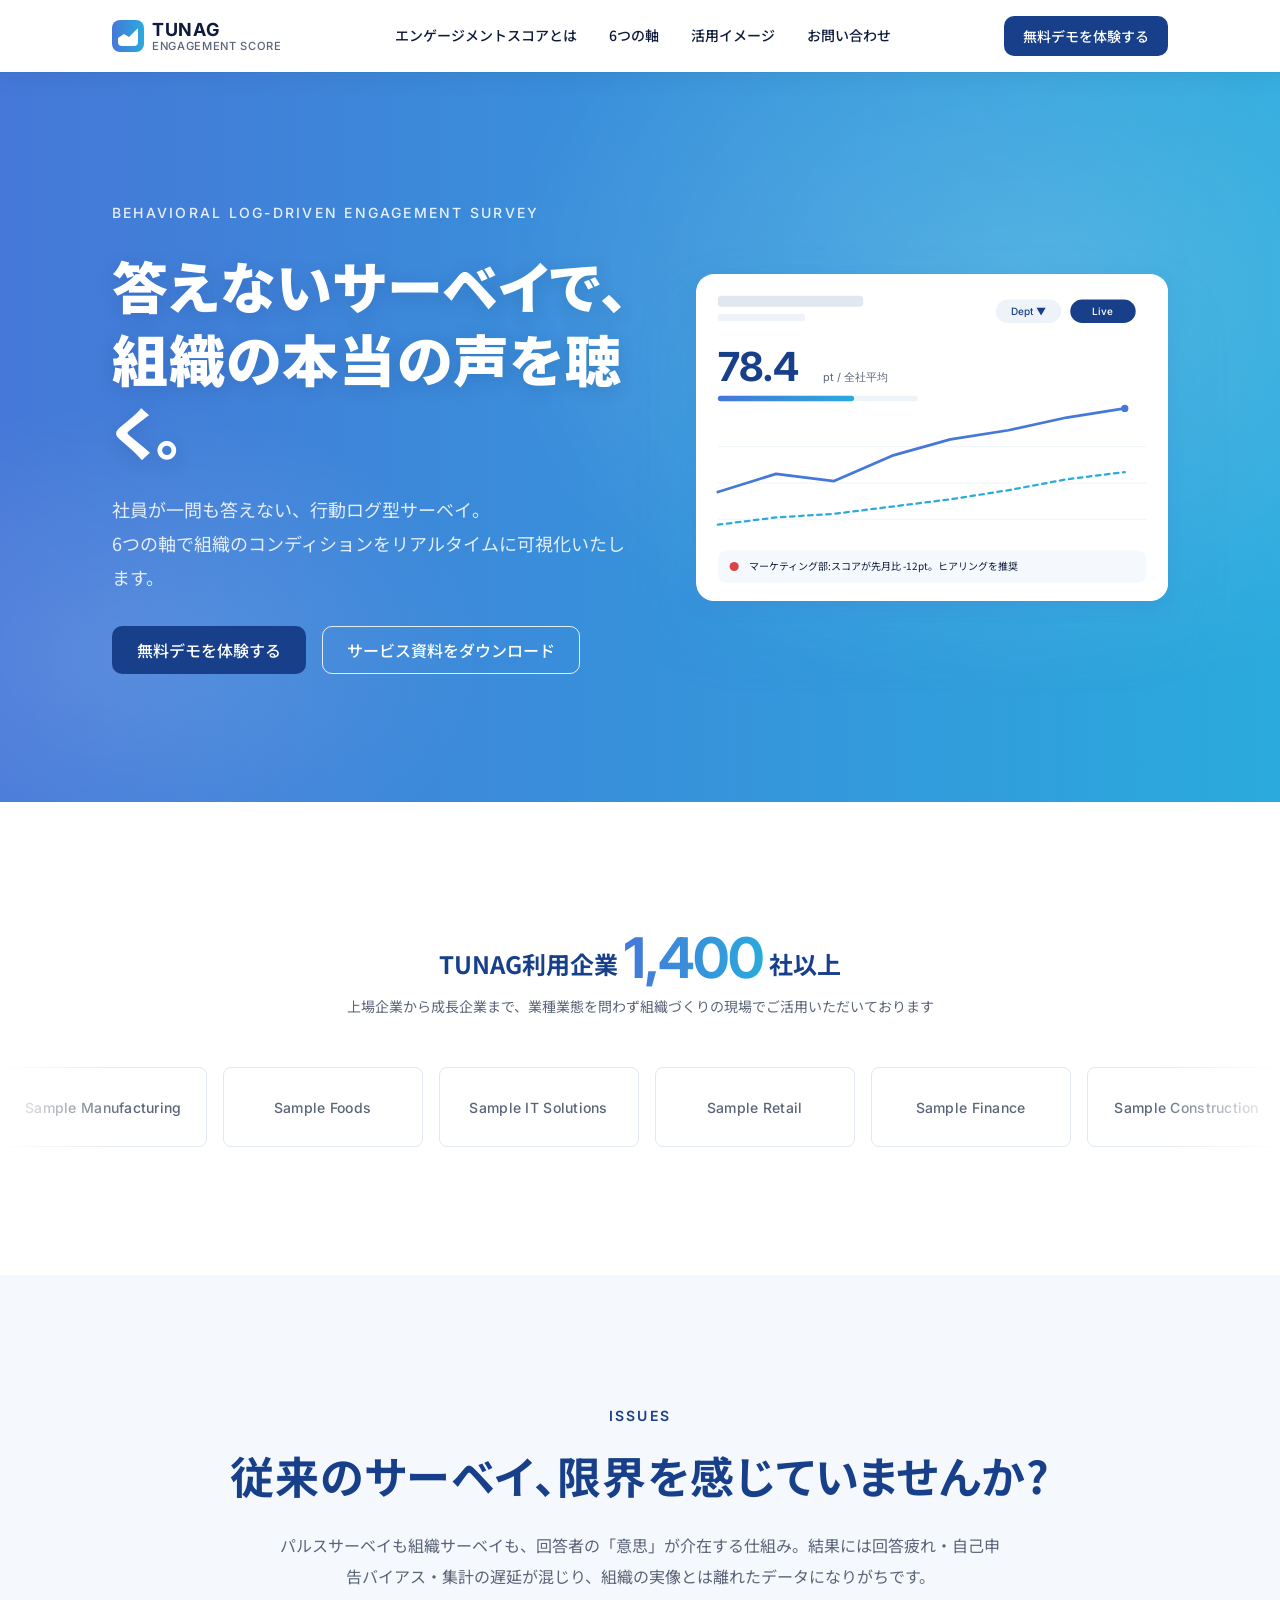
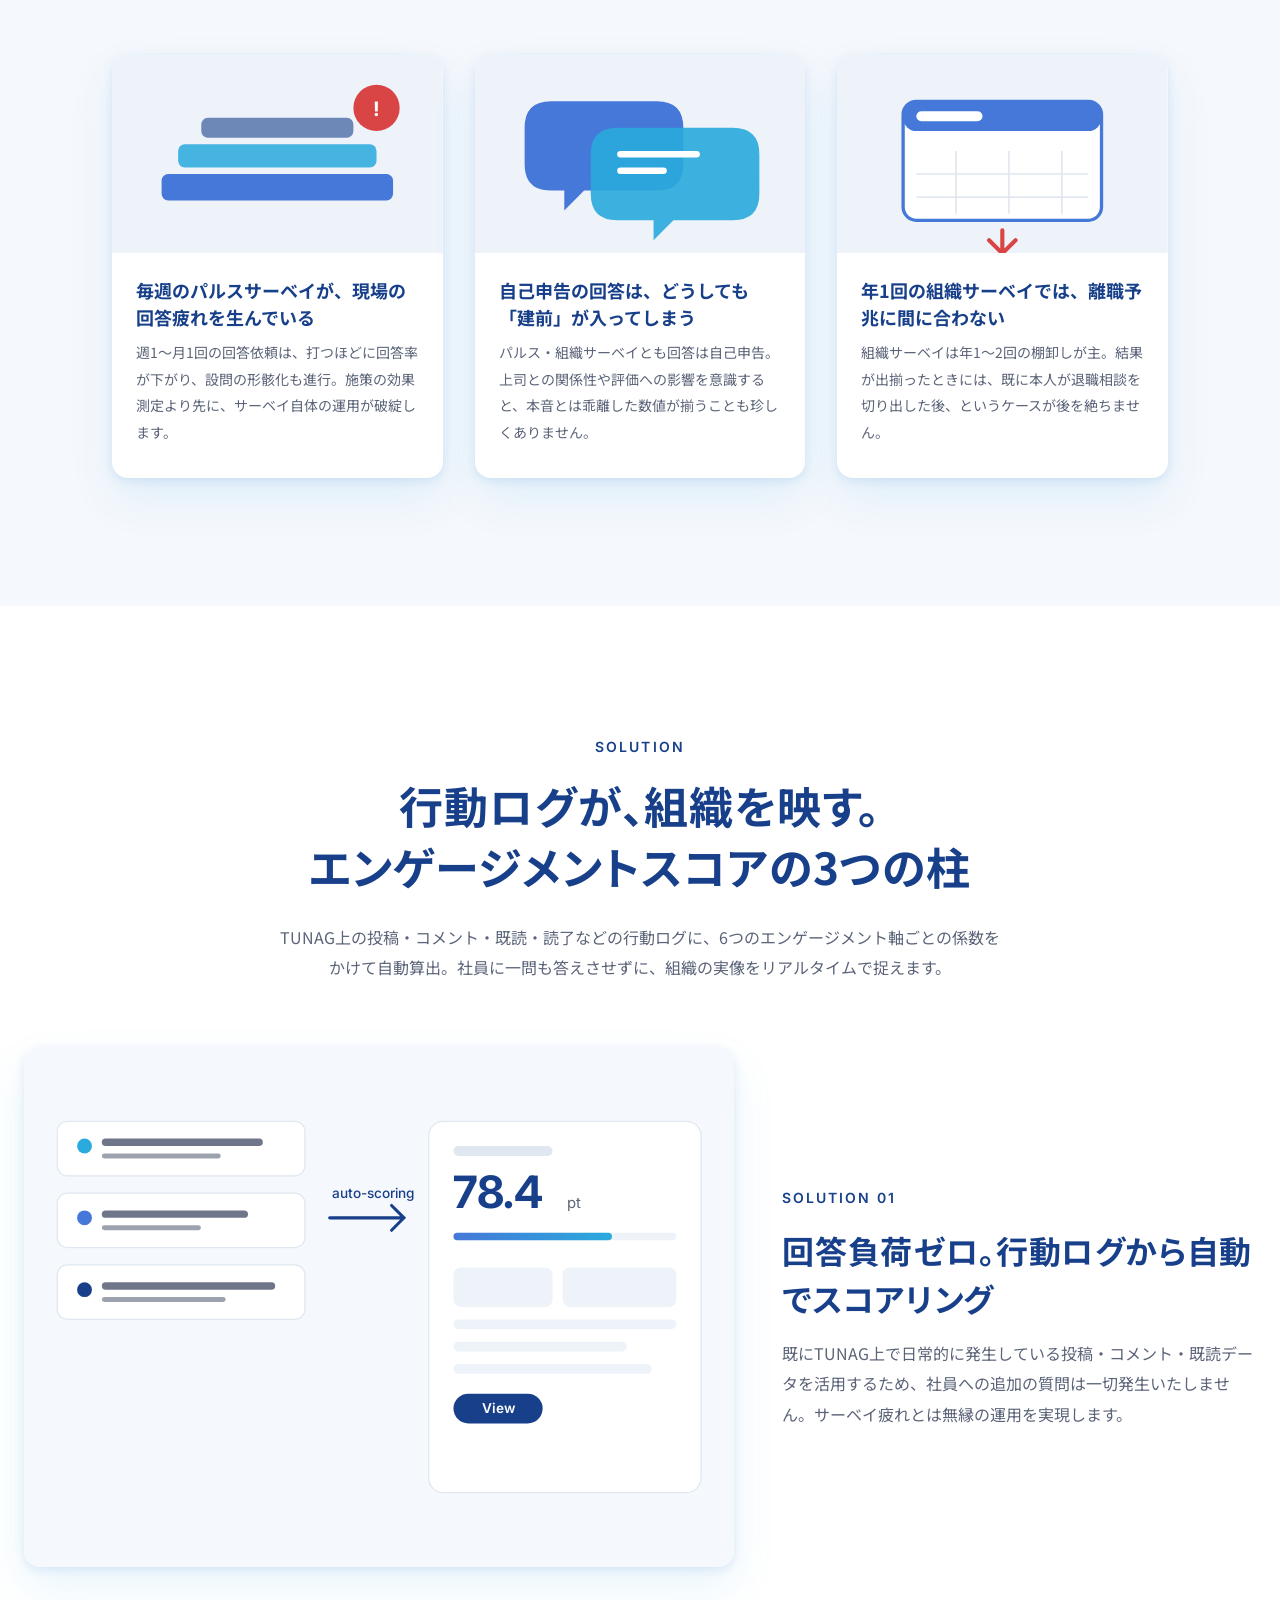
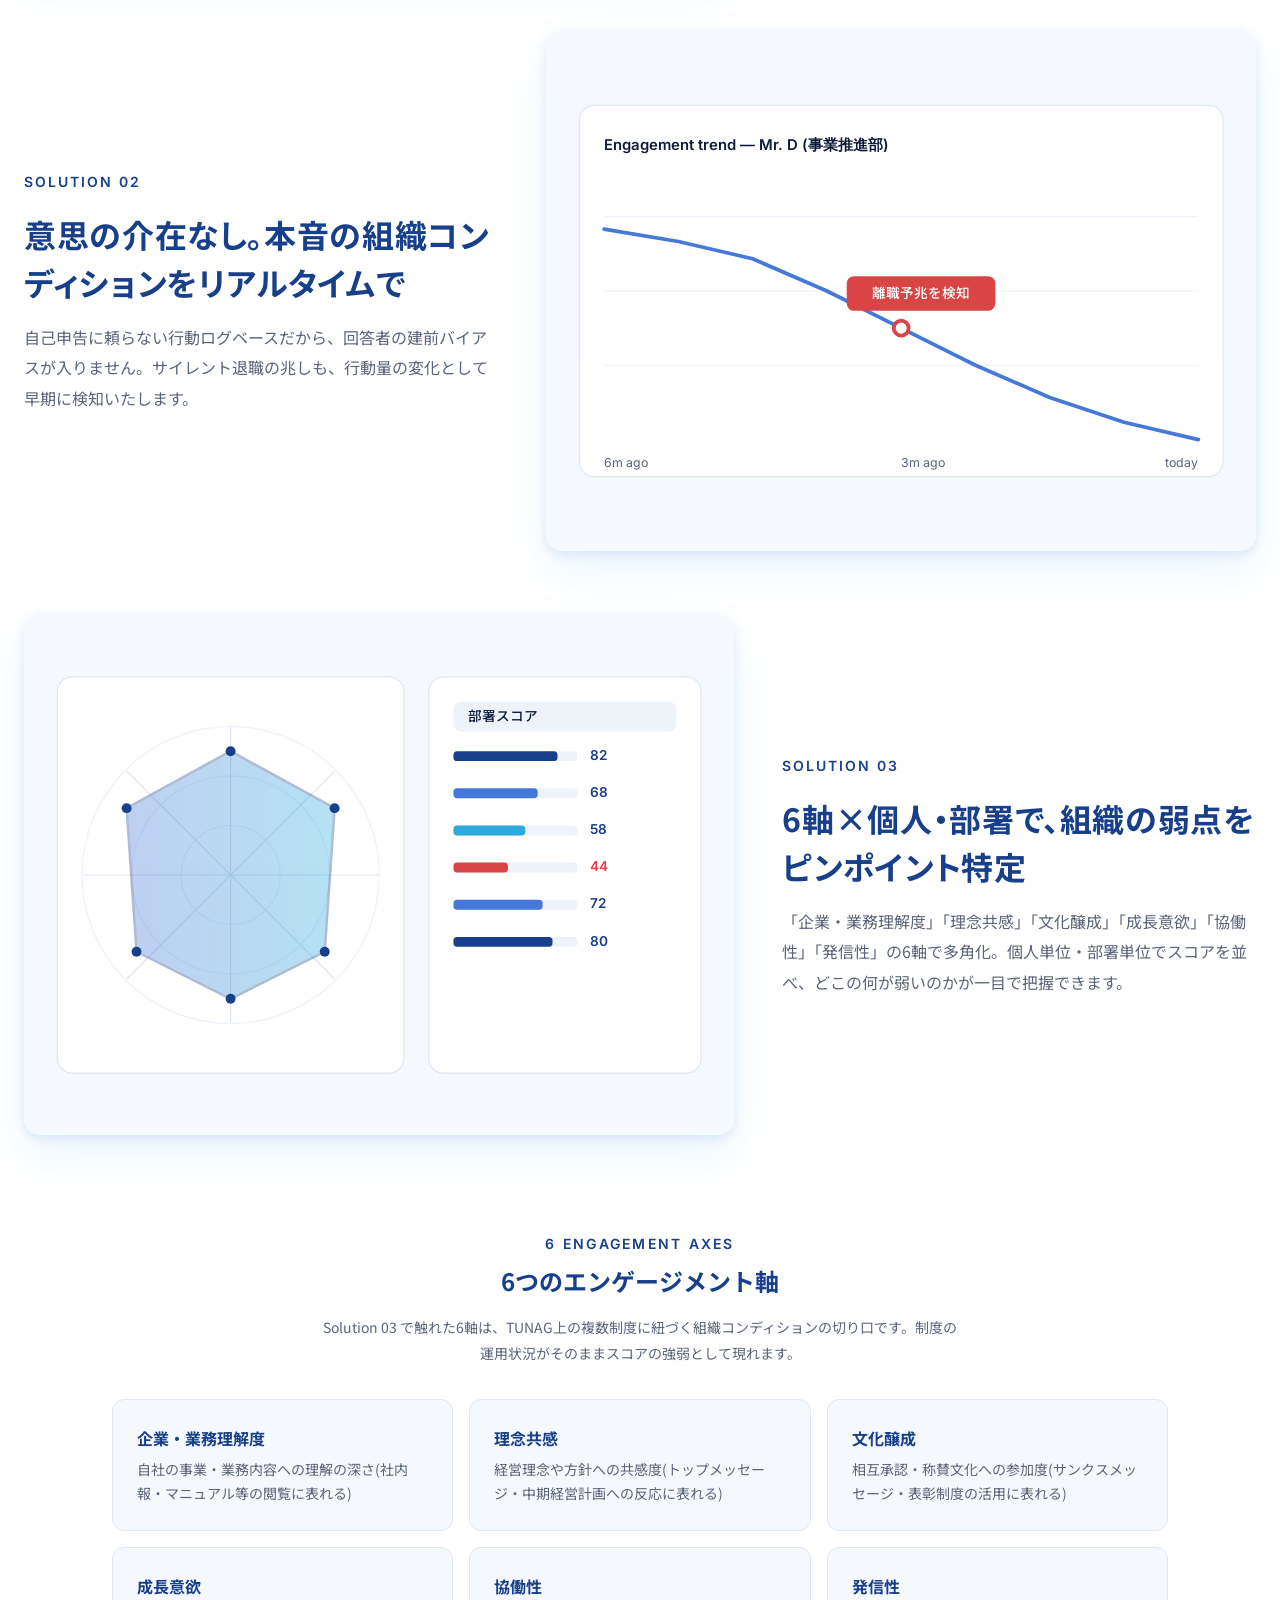
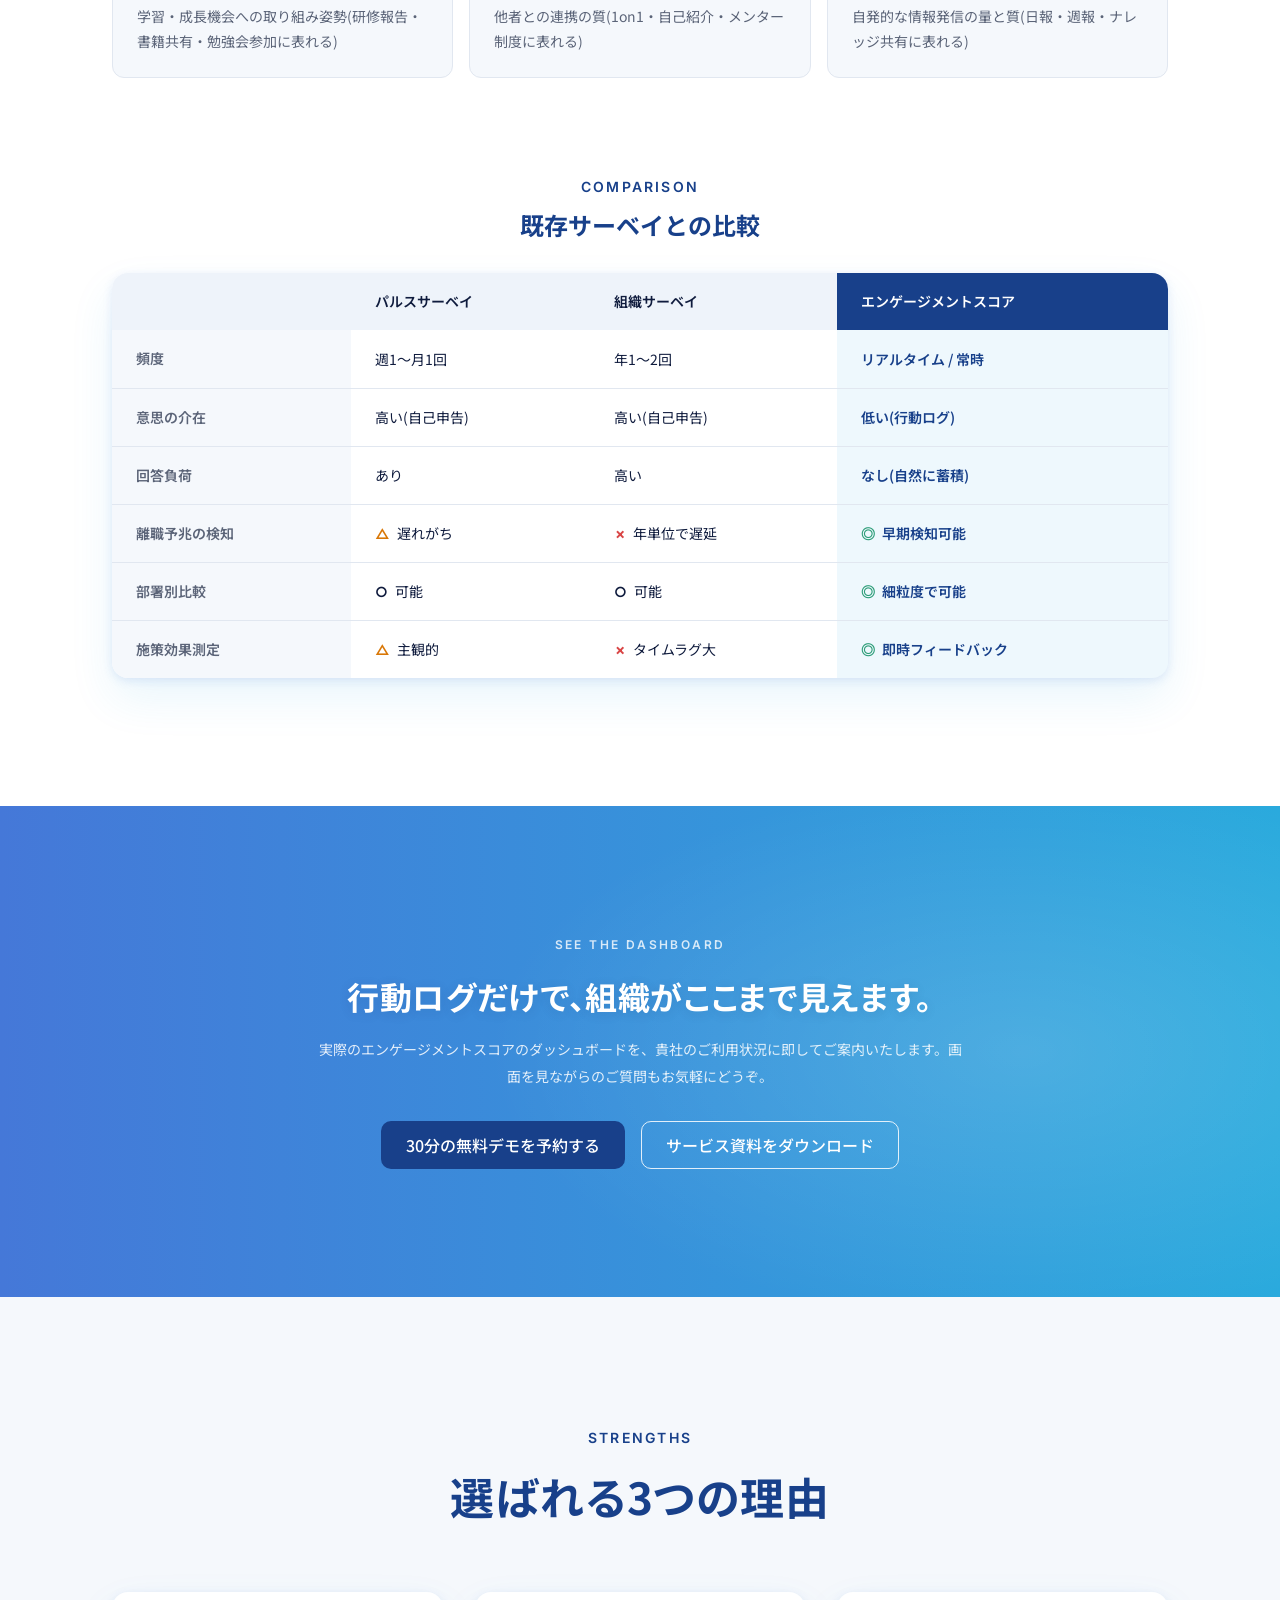
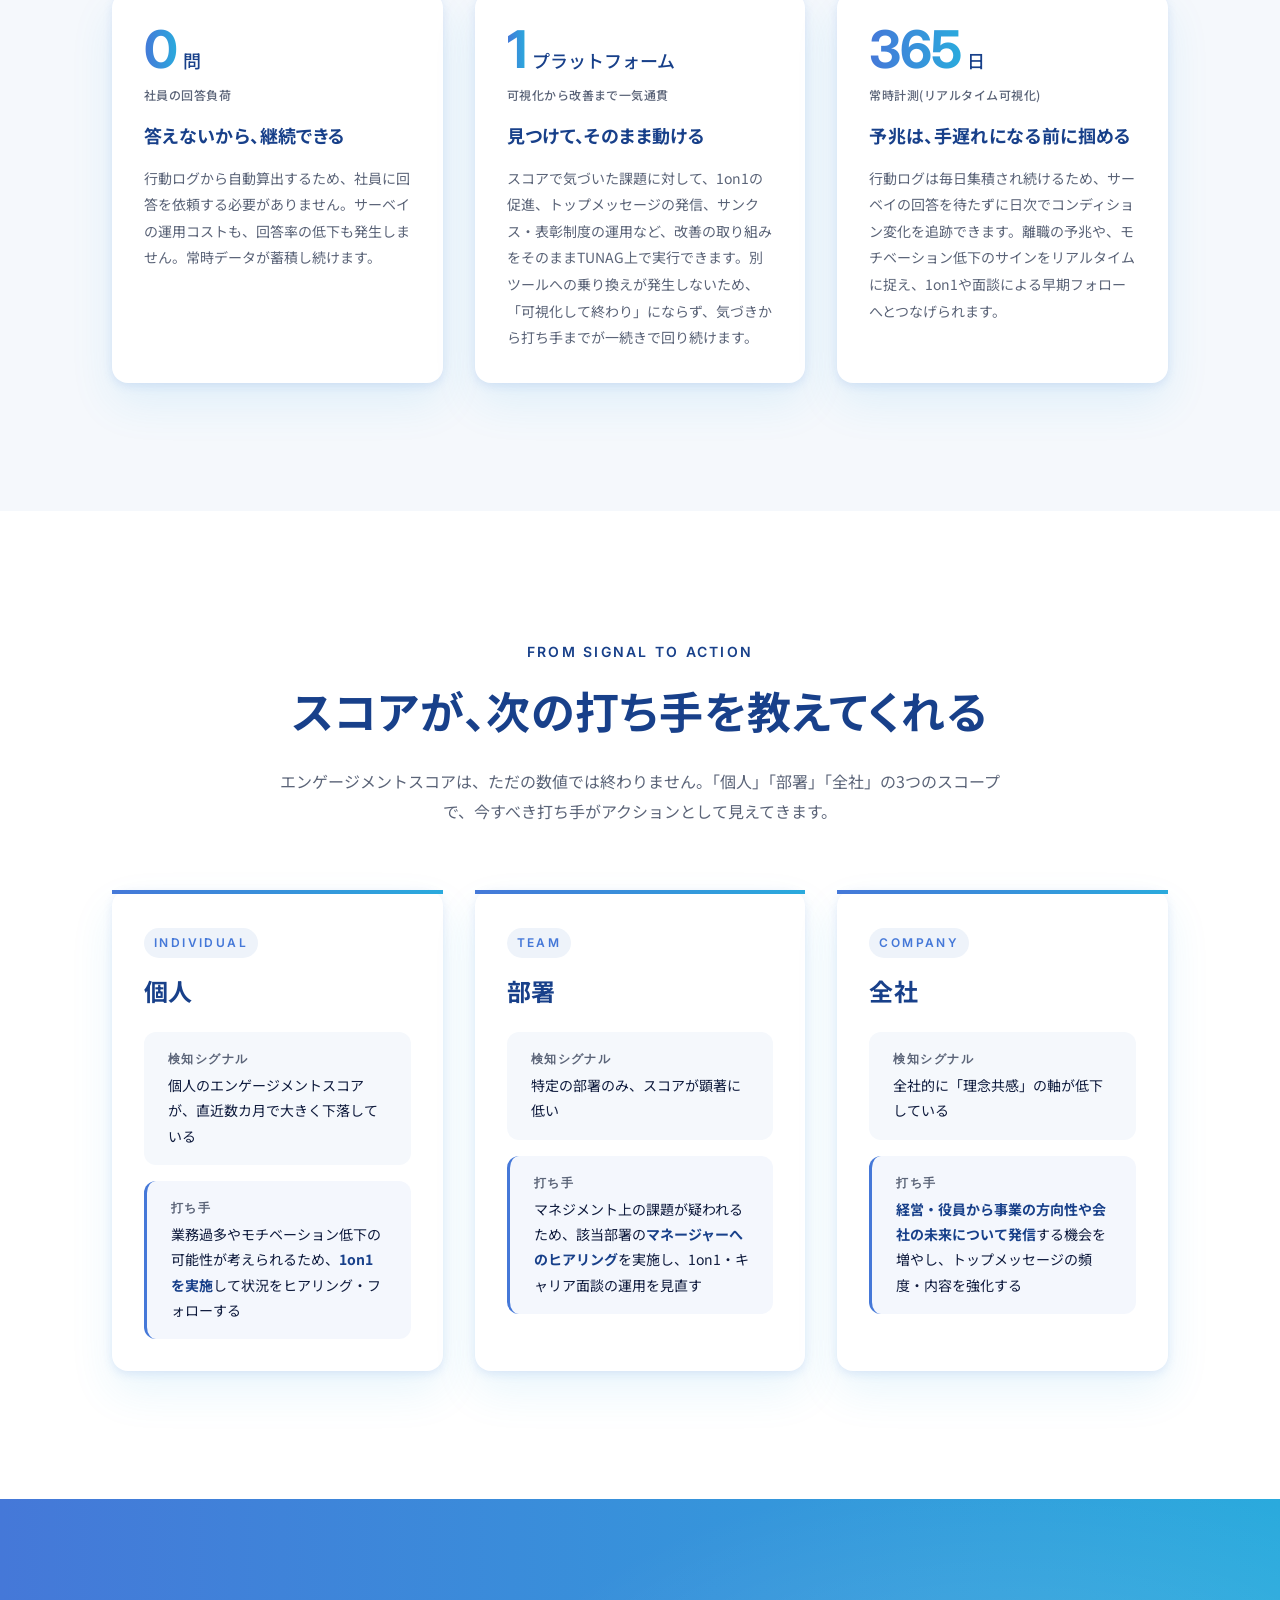
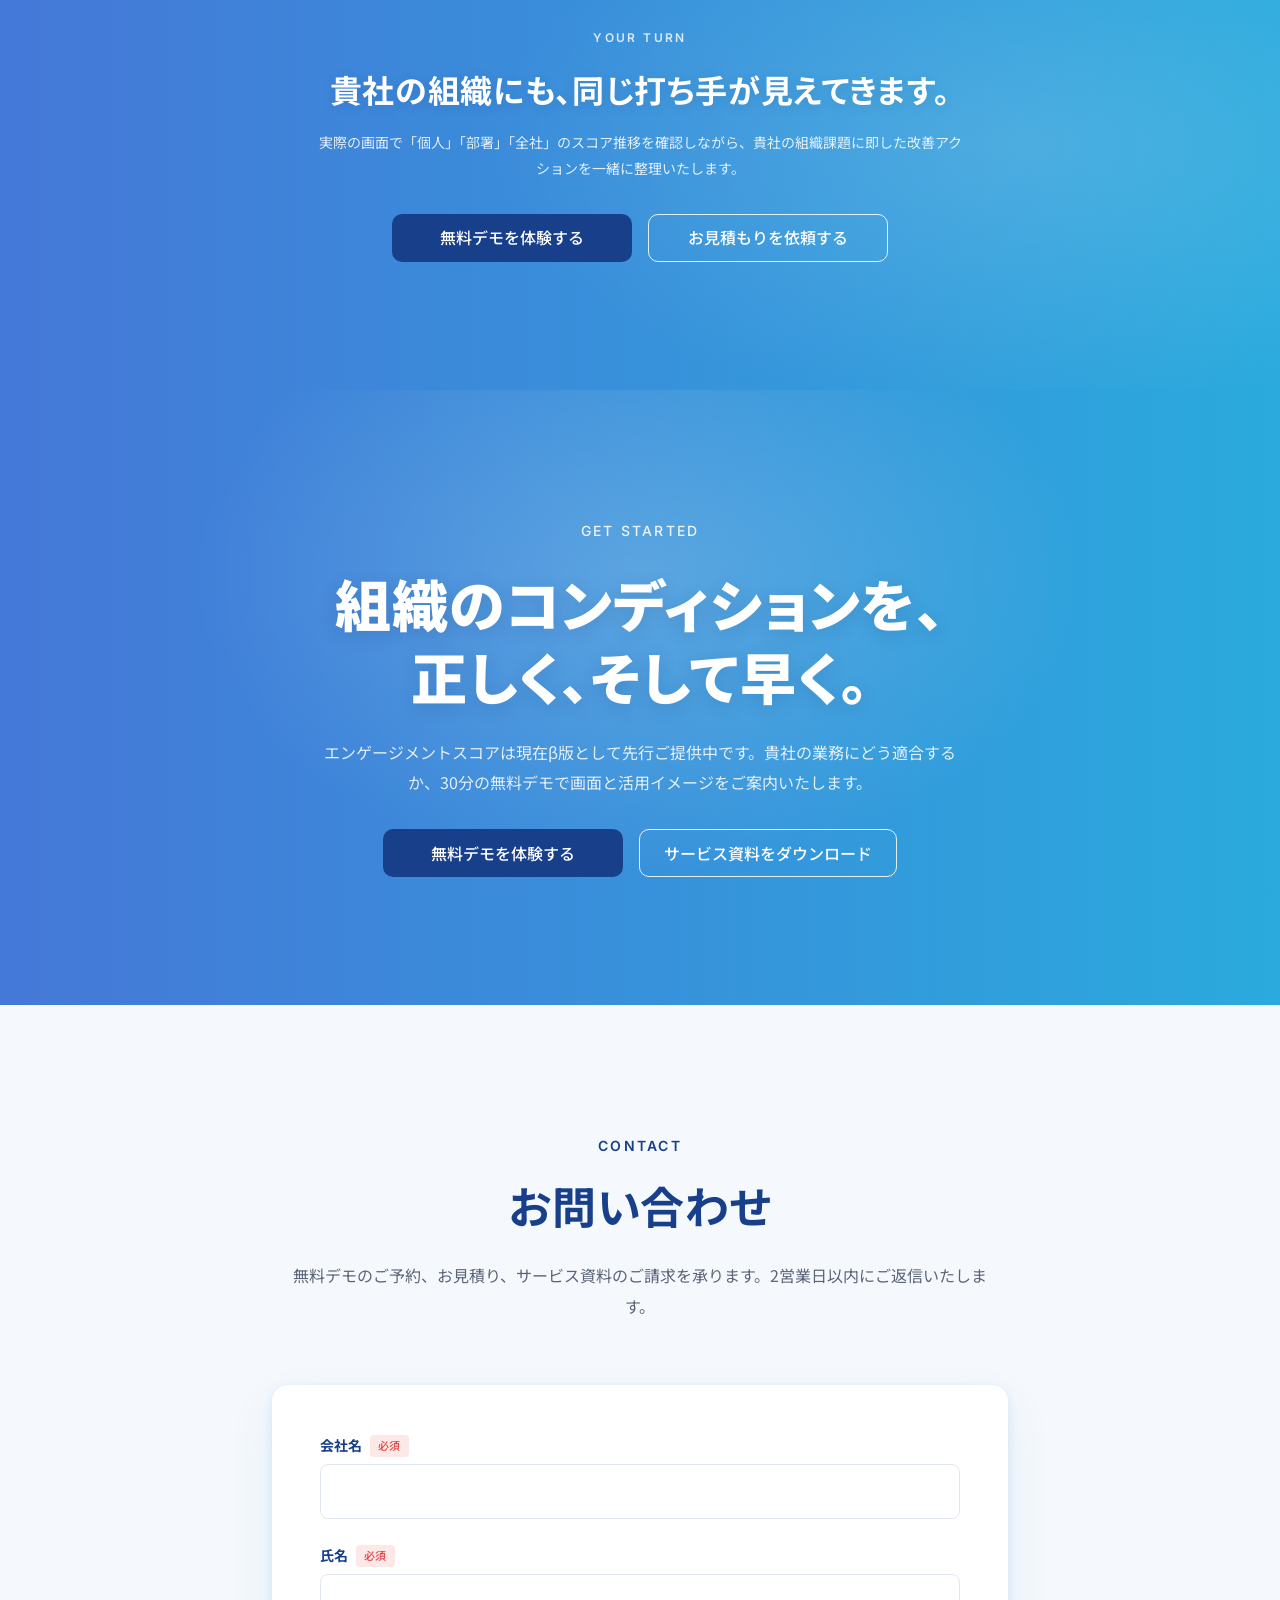
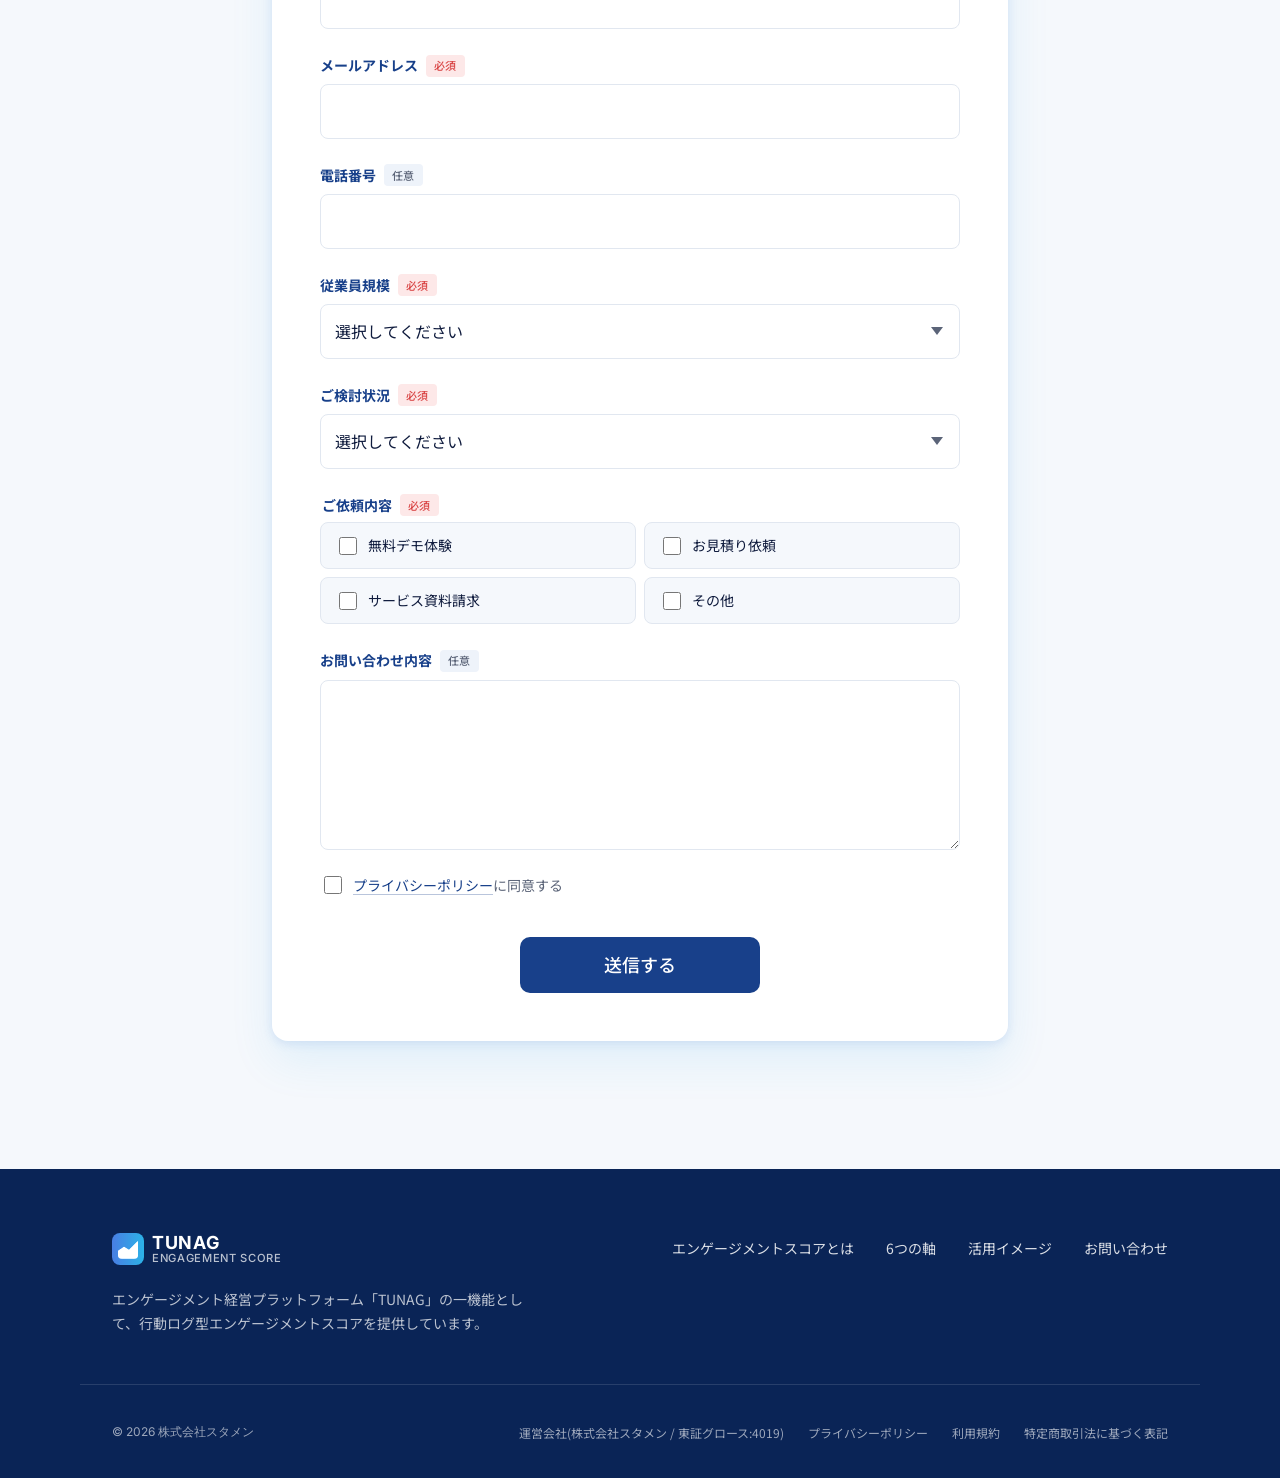
==== engagement-score/index.html @ 65dd0791 "Add engagement-score LP (行動ログ型エンゲージメントスコア) TUNAG のエンゲージメントスコア機能(β版)向け LP を追加。標準9セクション構成(Hero / Logos" ====
<!DOCTYPE html>
<html lang="ja">
<head>
  <meta charset="UTF-8">
  <meta name="viewport" content="width=device-width, initial-scale=1.0">
  <meta name="robots" content="noindex, nofollow, noarchive, nosnippet">
  <meta name="googlebot" content="noindex, nofollow, noarchive, nosnippet">
  <title>エンゲージメントスコア | 答えないサーベイで、組織のコンディションを可視化 | TUNAG</title>
  <meta name="description" content="TUNAGのエンゲージメントスコアは、社員が回答する必要のない行動ログ型サーベイ。6つのエンゲージメント軸で組織状態をリアルタイムに可視化し、離職予兆の早期検知から施策改善までを後押しいたします。現在利用企業1,400社以上。">
  <meta property="og:title" content="エンゲージメントスコア | 答えないサーベイで、組織のコンディションを可視化 | TUNAG">
  <meta property="og:description" content="TUNAGのエンゲージメントスコアは、社員が回答する必要のない行動ログ型サーベイ。6つの軸で組織のコンディションをリアルタイムに可視化いたします。">
  <meta property="og:image" content="/images/og_engagement_score.png">
  <meta property="og:type" content="website">
  <link rel="canonical" href="https://tunag.jp/lp/engagement-score/">

  <link rel="preconnect" href="https://fonts.googleapis.com">
  <link rel="preconnect" href="https://fonts.gstatic.com" crossorigin>
  <link
    href="https://fonts.googleapis.com/css2?family=Inter:wght@400;500;600;700&family=Noto+Sans+JP:wght@400;500;700;900&display=swap"
    rel="stylesheet">

  <link rel="stylesheet" href="style.css">
</head>
<body id="top">

<!-- ============================================================
     Header
     ============================================================ -->
<header class="l-header">
  <div class="l-container l-header__inner">
    <a class="c-brand" href="#top" aria-label="TUNAG エンゲージメントスコア トップへ">
      <span class="c-brand__mark" aria-hidden="true"></span>
      <span class="c-brand__text">
        <span class="c-brand__name">TUNAG</span>
        <span class="c-brand__product">Engagement Score</span>
      </span>
    </a>

    <nav class="c-nav u-hide-mobile" aria-label="メインナビゲーション">
      <ul class="c-nav__list">
        <li><a class="c-nav__link" href="#solution">エンゲージメントスコアとは</a></li>
        <li><a class="c-nav__link" href="#axes">6つの軸</a></li>
        <li><a class="c-nav__link" href="#actions">活用イメージ</a></li>
        <li><a class="c-nav__link" href="#contact">お問い合わせ</a></li>
      </ul>
    </nav>

    <a class="c-button c-button--primary c-button--sm u-hide-mobile" href="#contact">無料デモを体験する</a>
  </div>
</header>

<main>

  <!-- ============================================================
       Hero
       ============================================================ -->
  <section class="l-section l-section--brand p-hero">
    <div class="l-container p-hero__inner">
      <div class="p-hero__copy">
        <p class="p-hero__eyebrow">Behavioral Log-Driven Engagement Survey</p>
        <h1 class="p-hero__title">
          答えないサーベイで、<br>
          組織の本当の声を聴く。
        </h1>
        <p class="p-hero__subtitle">
          社員が一問も答えない、行動ログ型サーベイ。<br>
          6つの軸で組織のコンディションをリアルタイムに可視化いたします。
        </p>
        <div class="p-hero__ctas">
          <a class="c-button c-button--primary" href="#contact">無料デモを体験する</a>
          <a class="c-button c-button--ghost" href="#contact">サービス資料をダウンロード</a>
        </div>
      </div>

      <div class="p-hero__visual" aria-hidden="true">
        <svg class="p-hero__mock" viewBox="0 0 520 360" xmlns="http://www.w3.org/2000/svg" role="img">
          <!-- card bg -->
          <rect x="0" y="0" width="520" height="360" rx="20" fill="#ffffff"/>
          <!-- top bar -->
          <rect x="24" y="24" width="160" height="12" rx="4" fill="#e1e7f0"/>
          <rect x="24" y="44" width="96" height="8" rx="3" fill="#eef3fa"/>
          <!-- kpi -->
          <text x="24" y="118" font-family="Inter, sans-serif" font-size="44" font-weight="700" fill="#18408a">78.4</text>
          <text x="140" y="118" font-family="Inter, sans-serif" font-size="12" fill="#5b6478">pt / 全社平均</text>
          <rect x="24" y="134" width="220" height="6" rx="3" fill="#eef3fa"/>
          <rect x="24" y="134" width="150" height="6" rx="3" fill="url(#grad)"/>
          <!-- segment chips -->
          <rect x="330" y="28" width="72" height="26" rx="13" fill="#eef3fa"/>
          <text x="366" y="45" font-family="Inter, sans-serif" font-size="11" font-weight="500" text-anchor="middle" fill="#18408a">Dept ▼</text>
          <rect x="412" y="28" width="72" height="26" rx="13" fill="#18408a"/>
          <text x="448" y="45" font-family="Inter, sans-serif" font-size="11" font-weight="500" text-anchor="middle" fill="#ffffff">Live</text>
          <!-- chart grid -->
          <line x1="24" y1="190" x2="496" y2="190" stroke="#eef3fa" stroke-width="1"/>
          <line x1="24" y1="230" x2="496" y2="230" stroke="#eef3fa" stroke-width="1"/>
          <line x1="24" y1="270" x2="496" y2="270" stroke="#eef3fa" stroke-width="1"/>
          <!-- line A -->
          <polyline points="24,240 88,220 152,228 216,200 280,182 344,172 408,158 472,148"
            fill="none" stroke="#4578d8" stroke-width="3" stroke-linecap="round" stroke-linejoin="round"/>
          <!-- line B dashed -->
          <polyline points="24,276 88,268 152,264 216,256 280,248 344,238 408,226 472,218"
            fill="none" stroke="#2aaadd" stroke-width="2.5" stroke-linecap="round" stroke-linejoin="round" stroke-dasharray="5 5"/>
          <!-- dots on line A -->
          <circle cx="472" cy="148" r="4" fill="#4578d8"/>
          <!-- alert pill -->
          <rect x="24" y="304" width="472" height="36" rx="10" fill="#f5f8fc"/>
          <circle cx="42" cy="322" r="5" fill="#d94545"/>
          <text x="58" y="326" font-family="Noto Sans JP, sans-serif" font-size="11" fill="#0f1b3d">マーケティング部:スコアが先月比 -12pt。ヒアリングを推奨</text>
          <defs>
            <linearGradient id="grad" x1="0" x2="1" y1="0" y2="0">
              <stop offset="0%" stop-color="#4578d8"/>
              <stop offset="100%" stop-color="#2aaadd"/>
            </linearGradient>
          </defs>
        </svg>
      </div>
    </div>
  </section>

  <!-- ============================================================
       Logos + Stats
       ============================================================ -->
  <section class="l-section l-section--white p-logos">
    <div class="l-container">
      <div class="p-logos__stats">
        <p class="p-logos__stats-headline">
          TUNAG利用企業<span class="p-logos__stats-number">1,400</span>社以上
        </p>
        <p class="p-logos__stats-sub">
          上場企業から成長企業まで、業種業態を問わず組織づくりの現場でご活用いただいております
        </p>
      </div>
    </div>

    <div class="p-logos__marquee" aria-label="導入企業ロゴ">
      <div class="p-logos__track">
        <!-- set 1 -->
        <div class="p-logos__item">Sample Manufacturing</div>
        <div class="p-logos__item">Sample Foods</div>
        <div class="p-logos__item">Sample IT Solutions</div>
        <div class="p-logos__item">Sample Retail</div>
        <div class="p-logos__item">Sample Finance</div>
        <div class="p-logos__item">Sample Construction</div>
        <div class="p-logos__item">Sample Medical</div>
        <div class="p-logos__item">Sample Logistics</div>
        <!-- set 2 (duplicate) -->
        <div class="p-logos__item" aria-hidden="true">Sample Manufacturing</div>
        <div class="p-logos__item" aria-hidden="true">Sample Foods</div>
        <div class="p-logos__item" aria-hidden="true">Sample IT Solutions</div>
        <div class="p-logos__item" aria-hidden="true">Sample Retail</div>
        <div class="p-logos__item" aria-hidden="true">Sample Finance</div>
        <div class="p-logos__item" aria-hidden="true">Sample Construction</div>
        <div class="p-logos__item" aria-hidden="true">Sample Medical</div>
        <div class="p-logos__item" aria-hidden="true">Sample Logistics</div>
        <!-- set 3 (duplicate) -->
        <div class="p-logos__item" aria-hidden="true">Sample Manufacturing</div>
        <div class="p-logos__item" aria-hidden="true">Sample Foods</div>
        <div class="p-logos__item" aria-hidden="true">Sample IT Solutions</div>
        <div class="p-logos__item" aria-hidden="true">Sample Retail</div>
        <div class="p-logos__item" aria-hidden="true">Sample Finance</div>
        <div class="p-logos__item" aria-hidden="true">Sample Construction</div>
        <div class="p-logos__item" aria-hidden="true">Sample Medical</div>
        <div class="p-logos__item" aria-hidden="true">Sample Logistics</div>
      </div>
    </div>
  </section>

  <!-- ============================================================
       Issues
       ============================================================ -->
  <section class="l-section l-section--soft p-issues">
    <div class="l-container">
      <header class="c-section-head c-section-head--center">
        <p class="c-section-head__eyebrow">Issues</p>
        <h2 class="c-section-head__title">従来のサーベイ、限界を感じていませんか?</h2>
        <p class="c-section-head__lead">
          パルスサーベイも組織サーベイも、回答者の「意思」が介在する仕組み。結果には回答疲れ・自己申告バイアス・集計の遅延が混じり、組織の実像とは離れたデータになりがちです。
        </p>
      </header>

      <ul class="p-issues__list">
        <li class="p-issues__item">
          <div class="p-issues__item-visual" aria-hidden="true">
            <svg viewBox="0 0 200 120" xmlns="http://www.w3.org/2000/svg">
              <rect x="0" y="0" width="200" height="120" fill="#eef3fa"/>
              <rect x="30" y="72" width="140" height="16" rx="4" fill="#4578d8"/>
              <rect x="40" y="54" width="120" height="14" rx="4" fill="#2aaadd" opacity="0.85"/>
              <rect x="54" y="38" width="92" height="12" rx="4" fill="#18408a" opacity="0.6"/>
              <circle cx="160" cy="32" r="14" fill="#d94545"/>
              <text x="160" y="37" font-family="Inter, sans-serif" font-size="12" font-weight="700" text-anchor="middle" fill="#ffffff">!</text>
            </svg>
          </div>
          <h3 class="p-issues__item-title">毎週のパルスサーベイが、現場の回答疲れを生んでいる</h3>
          <p class="p-issues__item-text">
            週1〜月1回の回答依頼は、打つほどに回答率が下がり、設問の形骸化も進行。施策の効果測定より先に、サーベイ自体の運用が破綻します。
          </p>
        </li>

        <li class="p-issues__item">
          <div class="p-issues__item-visual" aria-hidden="true">
            <svg viewBox="0 0 200 120" xmlns="http://www.w3.org/2000/svg">
              <rect x="0" y="0" width="200" height="120" fill="#eef3fa"/>
              <path d="M 30 44 Q 30 28 46 28 L 110 28 Q 126 28 126 44 L 126 66 Q 126 82 110 82 L 66 82 L 54 94 L 54 82 L 46 82 Q 30 82 30 66 Z" fill="#4578d8"/>
              <path d="M 70 60 Q 70 44 86 44 L 156 44 Q 172 44 172 60 L 172 84 Q 172 100 156 100 L 120 100 L 108 112 L 108 100 L 86 100 Q 70 100 70 84 Z" fill="#2aaadd" opacity="0.9"/>
              <rect x="86" y="58" width="50" height="4" rx="2" fill="#ffffff"/>
              <rect x="86" y="68" width="30" height="4" rx="2" fill="#ffffff"/>
            </svg>
          </div>
          <h3 class="p-issues__item-title">自己申告の回答は、どうしても「建前」が入ってしまう</h3>
          <p class="p-issues__item-text">
            パルス・組織サーベイとも回答は自己申告。上司との関係性や評価への影響を意識すると、本音とは乖離した数値が揃うことも珍しくありません。
          </p>
        </li>

        <li class="p-issues__item">
          <div class="p-issues__item-visual" aria-hidden="true">
            <svg viewBox="0 0 200 120" xmlns="http://www.w3.org/2000/svg">
              <rect x="0" y="0" width="200" height="120" fill="#eef3fa"/>
              <rect x="40" y="28" width="120" height="72" rx="8" fill="#ffffff" stroke="#4578d8" stroke-width="2"/>
              <rect x="40" y="28" width="120" height="18" rx="8" fill="#4578d8"/>
              <rect x="48" y="34" width="40" height="6" rx="3" fill="#ffffff"/>
              <line x1="72" y1="58" x2="72" y2="96" stroke="#e1e7f0" stroke-width="1"/>
              <line x1="104" y1="58" x2="104" y2="96" stroke="#e1e7f0" stroke-width="1"/>
              <line x1="136" y1="58" x2="136" y2="96" stroke="#e1e7f0" stroke-width="1"/>
              <line x1="48" y1="72" x2="152" y2="72" stroke="#e1e7f0" stroke-width="1"/>
              <line x1="48" y1="86" x2="152" y2="86" stroke="#e1e7f0" stroke-width="1"/>
              <path d="M 100 106 L 100 120 M 92 112 L 100 120 L 108 112" stroke="#d94545" stroke-width="2.5" fill="none" stroke-linecap="round"/>
            </svg>
          </div>
          <h3 class="p-issues__item-title">年1回の組織サーベイでは、離職予兆に間に合わない</h3>
          <p class="p-issues__item-text">
            組織サーベイは年1〜2回の棚卸しが主。結果が出揃ったときには、既に本人が退職相談を切り出した後、というケースが後を絶ちません。
          </p>
        </li>
      </ul>
    </div>
  </section>

  <!-- ============================================================
       Solution
       ============================================================ -->
  <section class="l-section l-section--white p-solution" id="solution">
    <div class="l-container">
      <header class="c-section-head c-section-head--center">
        <p class="c-section-head__eyebrow">Solution</p>
        <h2 class="c-section-head__title">行動ログが、組織を映す。<br>エンゲージメントスコアの3つの柱</h2>
        <p class="c-section-head__lead">
          TUNAG上の投稿・コメント・既読・読了などの行動ログに、6つのエンゲージメント軸ごとの係数をかけて自動算出。社員に一問も答えさせずに、組織の実像をリアルタイムで捉えます。
        </p>
      </header>
    </div>

    <ul class="p-solution__list">
      <li class="p-solution__item">
        <div class="p-solution__media" aria-hidden="true">
          <svg viewBox="0 0 600 420" xmlns="http://www.w3.org/2000/svg" preserveAspectRatio="xMidYMid slice">
            <rect x="0" y="0" width="600" height="420" fill="#f5f8fc"/>
            <!-- logs stack -->
            <rect x="40" y="60" width="200" height="44" rx="8" fill="#ffffff" stroke="#e1e7f0"/>
            <rect x="56" y="74" width="12" height="12" rx="6" fill="#2aaadd"/>
            <rect x="76" y="74" width="130" height="6" rx="3" fill="#0f1b3d" opacity="0.6"/>
            <rect x="76" y="86" width="96" height="4" rx="2" fill="#5b6478" opacity="0.6"/>
            <rect x="40" y="118" width="200" height="44" rx="8" fill="#ffffff" stroke="#e1e7f0"/>
            <rect x="56" y="132" width="12" height="12" rx="6" fill="#4578d8"/>
            <rect x="76" y="132" width="118" height="6" rx="3" fill="#0f1b3d" opacity="0.6"/>
            <rect x="76" y="144" width="80" height="4" rx="2" fill="#5b6478" opacity="0.6"/>
            <rect x="40" y="176" width="200" height="44" rx="8" fill="#ffffff" stroke="#e1e7f0"/>
            <rect x="56" y="190" width="12" height="12" rx="6" fill="#18408a"/>
            <rect x="76" y="190" width="140" height="6" rx="3" fill="#0f1b3d" opacity="0.6"/>
            <rect x="76" y="202" width="100" height="4" rx="2" fill="#5b6478" opacity="0.6"/>
            <!-- arrow -->
            <path d="M 260 138 L 320 138 M 310 128 L 320 138 L 310 148" stroke="#18408a" stroke-width="2.5" fill="none" stroke-linecap="round"/>
            <text x="262" y="122" font-family="Inter, sans-serif" font-size="11" font-weight="500" fill="#18408a">auto-scoring</text>
            <!-- score dashboard -->
            <rect x="340" y="60" width="220" height="300" rx="12" fill="#ffffff" stroke="#e1e7f0"/>
            <rect x="360" y="80" width="80" height="8" rx="4" fill="#e1e7f0"/>
            <text x="360" y="130" font-family="Inter, sans-serif" font-size="36" font-weight="700" fill="#18408a">78.4</text>
            <text x="452" y="130" font-family="Inter, sans-serif" font-size="12" fill="#5b6478">pt</text>
            <rect x="360" y="150" width="180" height="6" rx="3" fill="#eef3fa"/>
            <rect x="360" y="150" width="128" height="6" rx="3" fill="url(#sol01grad)"/>
            <rect x="360" y="178" width="80" height="32" rx="6" fill="#eef3fa"/>
            <rect x="448" y="178" width="92" height="32" rx="6" fill="#eef3fa"/>
            <rect x="360" y="220" width="180" height="8" rx="4" fill="#eef3fa"/>
            <rect x="360" y="238" width="140" height="8" rx="4" fill="#eef3fa"/>
            <rect x="360" y="256" width="160" height="8" rx="4" fill="#eef3fa"/>
            <rect x="360" y="280" width="72" height="24" rx="12" fill="#18408a"/>
            <text x="396" y="296" font-family="Inter, sans-serif" font-size="11" font-weight="600" text-anchor="middle" fill="#ffffff">View</text>
            <defs>
              <linearGradient id="sol01grad" x1="0" x2="1">
                <stop offset="0%" stop-color="#4578d8"/>
                <stop offset="100%" stop-color="#2aaadd"/>
              </linearGradient>
            </defs>
          </svg>
        </div>
        <div class="p-solution__body">
          <p class="p-solution__label">Solution 01</p>
          <h3 class="p-solution__item-title">回答負荷ゼロ。行動ログから自動でスコアリング</h3>
          <p class="p-solution__item-text">
            既にTUNAG上で日常的に発生している投稿・コメント・既読データを活用するため、社員への追加の質問は一切発生いたしません。サーベイ疲れとは無縁の運用を実現します。
          </p>
        </div>
      </li>

      <li class="p-solution__item p-solution__item--reverse">
        <div class="p-solution__media" aria-hidden="true">
          <svg viewBox="0 0 600 420" xmlns="http://www.w3.org/2000/svg" preserveAspectRatio="xMidYMid slice">
            <rect x="0" y="0" width="600" height="420" fill="#f5f8fc"/>
            <!-- trend chart -->
            <rect x="40" y="60" width="520" height="300" rx="12" fill="#ffffff" stroke="#e1e7f0"/>
            <text x="60" y="96" font-family="Inter, sans-serif" font-size="12" font-weight="600" fill="#0f1b3d">Engagement trend — Mr. D (事業推進部)</text>
            <line x1="60" y1="150" x2="540" y2="150" stroke="#eef3fa"/>
            <line x1="60" y1="210" x2="540" y2="210" stroke="#eef3fa"/>
            <line x1="60" y1="270" x2="540" y2="270" stroke="#eef3fa"/>
            <!-- line descending -->
            <polyline points="60,160 120,170 180,184 240,210 300,240 360,270 420,296 480,316 540,330"
              fill="none" stroke="#4578d8" stroke-width="3" stroke-linecap="round" stroke-linejoin="round"/>
            <!-- alert marker -->
            <circle cx="300" cy="240" r="6" fill="#ffffff" stroke="#d94545" stroke-width="3"/>
            <rect x="256" y="198" width="120" height="28" rx="6" fill="#d94545"/>
            <text x="316" y="216" font-family="Noto Sans JP, sans-serif" font-size="11" font-weight="500" text-anchor="middle" fill="#ffffff">離職予兆を検知</text>
            <!-- x labels -->
            <text x="60" y="352" font-family="Inter, sans-serif" font-size="10" fill="#5b6478">6m ago</text>
            <text x="300" y="352" font-family="Inter, sans-serif" font-size="10" fill="#5b6478">3m ago</text>
            <text x="540" y="352" font-family="Inter, sans-serif" font-size="10" text-anchor="end" fill="#5b6478">today</text>
          </svg>
        </div>
        <div class="p-solution__body">
          <p class="p-solution__label">Solution 02</p>
          <h3 class="p-solution__item-title">意思の介在なし。本音の組織コンディションをリアルタイムで</h3>
          <p class="p-solution__item-text">
            自己申告に頼らない行動ログベースだから、回答者の建前バイアスが入りません。サイレント退職の兆しも、行動量の変化として早期に検知いたします。
          </p>
        </div>
      </li>

      <li class="p-solution__item">
        <div class="p-solution__media" aria-hidden="true">
          <svg viewBox="0 0 600 420" xmlns="http://www.w3.org/2000/svg" preserveAspectRatio="xMidYMid slice">
            <rect x="0" y="0" width="600" height="420" fill="#f5f8fc"/>
            <!-- radar card -->
            <rect x="40" y="50" width="280" height="320" rx="12" fill="#ffffff" stroke="#e1e7f0"/>
            <!-- radar rings -->
            <circle cx="180" cy="210" r="40" fill="none" stroke="#eef3fa"/>
            <circle cx="180" cy="210" r="80" fill="none" stroke="#eef3fa"/>
            <circle cx="180" cy="210" r="120" fill="none" stroke="#eef3fa"/>
            <!-- axes -->
            <line x1="180" y1="90" x2="180" y2="330" stroke="#e1e7f0"/>
            <line x1="60" y1="210" x2="300" y2="210" stroke="#e1e7f0"/>
            <line x1="96" y1="126" x2="264" y2="294" stroke="#e1e7f0"/>
            <line x1="96" y1="294" x2="264" y2="126" stroke="#e1e7f0"/>
            <!-- data polygon -->
            <polygon points="180,110 264,156 256,272 180,310 104,272 96,156"
              fill="url(#sol03grad)" opacity="0.35" stroke="#18408a" stroke-width="2" stroke-linejoin="round"/>
            <circle cx="180" cy="110" r="4" fill="#18408a"/>
            <circle cx="264" cy="156" r="4" fill="#18408a"/>
            <circle cx="256" cy="272" r="4" fill="#18408a"/>
            <circle cx="180" cy="310" r="4" fill="#18408a"/>
            <circle cx="104" cy="272" r="4" fill="#18408a"/>
            <circle cx="96" cy="156" r="4" fill="#18408a"/>
            <!-- segment table -->
            <rect x="340" y="50" width="220" height="320" rx="12" fill="#ffffff" stroke="#e1e7f0"/>
            <rect x="360" y="70" width="180" height="24" rx="6" fill="#eef3fa"/>
            <text x="372" y="86" font-family="Noto Sans JP, sans-serif" font-size="11" font-weight="500" fill="#0f1b3d">部署スコア</text>
            <!-- rows -->
            <g font-family="Noto Sans JP, sans-serif" font-size="11" fill="#0f1b3d">
              <rect x="360" y="110" width="100" height="8" rx="3" fill="#eef3fa"/>
              <rect x="360" y="110" width="84" height="8" rx="3" fill="#18408a"/>
              <text x="470" y="117" font-family="Inter, sans-serif" font-weight="600" fill="#18408a">82</text>
              <rect x="360" y="140" width="100" height="8" rx="3" fill="#eef3fa"/>
              <rect x="360" y="140" width="68" height="8" rx="3" fill="#4578d8"/>
              <text x="470" y="147" font-family="Inter, sans-serif" font-weight="600" fill="#18408a">68</text>
              <rect x="360" y="170" width="100" height="8" rx="3" fill="#eef3fa"/>
              <rect x="360" y="170" width="58" height="8" rx="3" fill="#2aaadd"/>
              <text x="470" y="177" font-family="Inter, sans-serif" font-weight="600" fill="#18408a">58</text>
              <rect x="360" y="200" width="100" height="8" rx="3" fill="#eef3fa"/>
              <rect x="360" y="200" width="44" height="8" rx="3" fill="#d94545"/>
              <text x="470" y="207" font-family="Inter, sans-serif" font-weight="600" fill="#d94545">44</text>
              <rect x="360" y="230" width="100" height="8" rx="3" fill="#eef3fa"/>
              <rect x="360" y="230" width="72" height="8" rx="3" fill="#4578d8"/>
              <text x="470" y="237" font-family="Inter, sans-serif" font-weight="600" fill="#18408a">72</text>
              <rect x="360" y="260" width="100" height="8" rx="3" fill="#eef3fa"/>
              <rect x="360" y="260" width="80" height="8" rx="3" fill="#18408a"/>
              <text x="470" y="267" font-family="Inter, sans-serif" font-weight="600" fill="#18408a">80</text>
            </g>
            <defs>
              <linearGradient id="sol03grad" x1="0" x2="1">
                <stop offset="0%" stop-color="#4578d8"/>
                <stop offset="100%" stop-color="#2aaadd"/>
              </linearGradient>
            </defs>
          </svg>
        </div>
        <div class="p-solution__body">
          <p class="p-solution__label">Solution 03</p>
          <h3 class="p-solution__item-title">6軸×個人・部署で、組織の弱点をピンポイント特定</h3>
          <p class="p-solution__item-text">
            「企業・業務理解度」「理念共感」「文化醸成」「成長意欲」「協働性」「発信性」の6軸で多角化。個人単位・部署単位でスコアを並べ、どこの何が弱いのかが一目で把握できます。
          </p>
        </div>
      </li>
    </ul>

    <!-- 6軸の補足 -->
    <div class="l-container p-solution__axes" id="axes">
      <header class="p-solution__axes-head">
        <p class="p-solution__axes-eyebrow">6 Engagement Axes</p>
        <h3 class="p-solution__axes-title">6つのエンゲージメント軸</h3>
        <p class="p-solution__axes-lead">Solution 03 で触れた6軸は、TUNAG上の複数制度に紐づく組織コンディションの切り口です。制度の運用状況がそのままスコアの強弱として現れます。</p>
      </header>
      <ul class="p-solution__axes-list">
        <li><strong>企業・業務理解度</strong><span>自社の事業・業務内容への理解の深さ(社内報・マニュアル等の閲覧に表れる)</span></li>
        <li><strong>理念共感</strong><span>経営理念や方針への共感度(トップメッセージ・中期経営計画への反応に表れる)</span></li>
        <li><strong>文化醸成</strong><span>相互承認・称賛文化への参加度(サンクスメッセージ・表彰制度の活用に表れる)</span></li>
        <li><strong>成長意欲</strong><span>学習・成長機会への取り組み姿勢(研修報告・書籍共有・勉強会参加に表れる)</span></li>
        <li><strong>協働性</strong><span>他者との連携の質(1on1・自己紹介・メンター制度に表れる)</span></li>
        <li><strong>発信性</strong><span>自発的な情報発信の量と質(日報・週報・ナレッジ共有に表れる)</span></li>
      </ul>
    </div>

    <!-- 比較テーブル -->
    <div class="l-container p-solution__compare">
      <header class="p-solution__compare-head">
        <p class="p-solution__compare-eyebrow">Comparison</p>
        <h3 class="p-solution__compare-title">既存サーベイとの比較</h3>
      </header>
      <div class="p-solution__compare-tablewrap">
        <table class="p-solution__compare-table">
          <thead>
            <tr>
              <th scope="col"></th>
              <th scope="col">パルスサーベイ</th>
              <th scope="col">組織サーベイ</th>
              <th scope="col" class="p-solution__compare-th--highlight">エンゲージメントスコア</th>
            </tr>
          </thead>
          <tbody>
            <tr>
              <th scope="row">頻度</th>
              <td>週1〜月1回</td>
              <td>年1〜2回</td>
              <td class="p-solution__compare-cell--highlight">リアルタイム / 常時</td>
            </tr>
            <tr>
              <th scope="row">意思の介在</th>
              <td>高い(自己申告)</td>
              <td>高い(自己申告)</td>
              <td class="p-solution__compare-cell--highlight">低い(行動ログ)</td>
            </tr>
            <tr>
              <th scope="row">回答負荷</th>
              <td>あり</td>
              <td>高い</td>
              <td class="p-solution__compare-cell--highlight">なし(自然に蓄積)</td>
            </tr>
            <tr>
              <th scope="row">離職予兆の検知</th>
              <td><span class="p-solution__compare-mark p-solution__compare-mark--mid">△</span> 遅れがち</td>
              <td><span class="p-solution__compare-mark p-solution__compare-mark--ng">✗</span> 年単位で遅延</td>
              <td class="p-solution__compare-cell--highlight"><span class="p-solution__compare-mark p-solution__compare-mark--ok">◎</span> 早期検知可能</td>
            </tr>
            <tr>
              <th scope="row">部署別比較</th>
              <td><span class="p-solution__compare-mark">○</span> 可能</td>
              <td><span class="p-solution__compare-mark">○</span> 可能</td>
              <td class="p-solution__compare-cell--highlight"><span class="p-solution__compare-mark p-solution__compare-mark--ok">◎</span> 細粒度で可能</td>
            </tr>
            <tr>
              <th scope="row">施策効果測定</th>
              <td><span class="p-solution__compare-mark p-solution__compare-mark--mid">△</span> 主観的</td>
              <td><span class="p-solution__compare-mark p-solution__compare-mark--ng">✗</span> タイムラグ大</td>
              <td class="p-solution__compare-cell--highlight"><span class="p-solution__compare-mark p-solution__compare-mark--ok">◎</span> 即時フィードバック</td>
            </tr>
          </tbody>
        </table>
      </div>
    </div>
  </section>

  <!-- ============================================================
       Inline CTA #1
       ============================================================ -->
  <section class="l-section l-section--brand p-cta">
    <div class="l-container p-cta__inner">
      <p class="p-cta__eyebrow">See the Dashboard</p>
      <h2 class="p-cta__title">行動ログだけで、組織がここまで見えます。</h2>
      <p class="p-cta__body">
        実際のエンゲージメントスコアのダッシュボードを、貴社のご利用状況に即してご案内いたします。画面を見ながらのご質問もお気軽にどうぞ。
      </p>
      <div class="p-cta__buttons">
        <a class="c-button c-button--primary" href="#contact">30分の無料デモを予約する</a>
        <a class="c-button c-button--ghost" href="#contact">サービス資料をダウンロード</a>
      </div>
    </div>
  </section>

  <!-- ============================================================
       Strengths (カウントアップ)
       ============================================================ -->
  <section class="l-section l-section--soft p-strengths">
    <div class="l-container">
      <header class="c-section-head c-section-head--center">
        <p class="c-section-head__eyebrow">Strengths</p>
        <h2 class="c-section-head__title">選ばれる3つの理由</h2>
      </header>

      <ul class="p-strengths__list">
        <li class="p-strengths__item">
          <p class="p-strengths__metric">
            <span class="p-strengths__metric-number" data-count-to="0">0</span><span class="p-strengths__metric-unit">問</span>
          </p>
          <p class="p-strengths__metric-caption">社員の回答負荷</p>
          <h3 class="p-strengths__item-title">答えないから、継続できる</h3>
          <p class="p-strengths__item-text">
            行動ログから自動算出するため、社員に回答を依頼する必要がありません。サーベイの運用コストも、回答率の低下も発生しません。常時データが蓄積し続けます。
          </p>
        </li>

        <li class="p-strengths__item">
          <p class="p-strengths__metric">
            <span class="p-strengths__metric-number" data-count-to="1">1</span><span class="p-strengths__metric-unit">プラットフォーム</span>
          </p>
          <p class="p-strengths__metric-caption">可視化から改善まで一気通貫</p>
          <h3 class="p-strengths__item-title">見つけて、そのまま動ける</h3>
          <p class="p-strengths__item-text">
            スコアで気づいた課題に対して、1on1の促進、トップメッセージの発信、サンクス・表彰制度の運用など、改善の取り組みをそのままTUNAG上で実行できます。別ツールへの乗り換えが発生しないため、「可視化して終わり」にならず、気づきから打ち手までが一続きで回り続けます。
          </p>
        </li>

        <li class="p-strengths__item">
          <p class="p-strengths__metric">
            <span class="p-strengths__metric-number" data-count-to="365">365</span><span class="p-strengths__metric-unit">日</span>
          </p>
          <p class="p-strengths__metric-caption">常時計測(リアルタイム可視化)</p>
          <h3 class="p-strengths__item-title">予兆は、手遅れになる前に掴める</h3>
          <p class="p-strengths__item-text">
            行動ログは毎日集積され続けるため、サーベイの回答を待たずに日次でコンディション変化を追跡できます。離職の予兆や、モチベーション低下のサインをリアルタイムに捉え、1on1や面談による早期フォローへとつなげられます。
          </p>
        </li>
      </ul>
    </div>
  </section>

  <!-- ============================================================
       Actions (スコアが導くアクション)
       ============================================================ -->
  <section class="l-section l-section--white p-actions" id="actions">
    <div class="l-container">
      <header class="c-section-head c-section-head--center">
        <p class="c-section-head__eyebrow">From Signal to Action</p>
        <h2 class="c-section-head__title">スコアが、次の打ち手を教えてくれる</h2>
        <p class="c-section-head__lead">
          エンゲージメントスコアは、ただの数値では終わりません。「個人」「部署」「全社」の3つのスコープで、今すべき打ち手がアクションとして見えてきます。
        </p>
      </header>

      <ol class="p-actions__list">
        <li class="p-actions__item">
          <div class="p-actions__head">
            <p class="p-actions__scope-label">Individual</p>
            <h3 class="p-actions__scope-title">個人</h3>
          </div>
          <dl class="p-actions__body">
            <div class="p-actions__row">
              <dt class="p-actions__term">検知シグナル</dt>
              <dd class="p-actions__desc">個人のエンゲージメントスコアが、直近数カ月で大きく下落している</dd>
            </div>
            <div class="p-actions__row p-actions__row--action">
              <dt class="p-actions__term">打ち手</dt>
              <dd class="p-actions__desc">業務過多やモチベーション低下の可能性が考えられるため、<strong>1on1を実施</strong>して状況をヒアリング・フォローする</dd>
            </div>
          </dl>
        </li>

        <li class="p-actions__item">
          <div class="p-actions__head">
            <p class="p-actions__scope-label">Team</p>
            <h3 class="p-actions__scope-title">部署</h3>
          </div>
          <dl class="p-actions__body">
            <div class="p-actions__row">
              <dt class="p-actions__term">検知シグナル</dt>
              <dd class="p-actions__desc">特定の部署のみ、スコアが顕著に低い</dd>
            </div>
            <div class="p-actions__row p-actions__row--action">
              <dt class="p-actions__term">打ち手</dt>
              <dd class="p-actions__desc">マネジメント上の課題が疑われるため、該当部署の<strong>マネージャーへのヒアリング</strong>を実施し、1on1・キャリア面談の運用を見直す</dd>
            </div>
          </dl>
        </li>

        <li class="p-actions__item">
          <div class="p-actions__head">
            <p class="p-actions__scope-label">Company</p>
            <h3 class="p-actions__scope-title">全社</h3>
          </div>
          <dl class="p-actions__body">
            <div class="p-actions__row">
              <dt class="p-actions__term">検知シグナル</dt>
              <dd class="p-actions__desc">全社的に「理念共感」の軸が低下している</dd>
            </div>
            <div class="p-actions__row p-actions__row--action">
              <dt class="p-actions__term">打ち手</dt>
              <dd class="p-actions__desc"><strong>経営・役員から事業の方向性や会社の未来について発信</strong>する機会を増やし、トップメッセージの頻度・内容を強化する</dd>
            </div>
          </dl>
        </li>
      </ol>
    </div>
  </section>

  <!-- ============================================================
       Inline CTA #2
       ============================================================ -->
  <section class="l-section l-section--brand p-cta">
    <div class="l-container p-cta__inner">
      <p class="p-cta__eyebrow">Your Turn</p>
      <h2 class="p-cta__title">貴社の組織にも、同じ打ち手が見えてきます。</h2>
      <p class="p-cta__body">
        実際の画面で「個人」「部署」「全社」のスコア推移を確認しながら、貴社の組織課題に即した改善アクションを一緒に整理いたします。
      </p>
      <div class="p-cta__buttons">
        <a class="c-button c-button--primary" href="#contact">無料デモを体験する</a>
        <a class="c-button c-button--ghost" href="#contact">お見積もりを依頼する</a>
      </div>
    </div>
  </section>

  <!-- ============================================================
       Final CTA
       ============================================================ -->
  <section class="l-section l-section--brand p-final-cta">
    <div class="l-container p-final-cta__inner">
      <p class="p-final-cta__eyebrow">Get Started</p>
      <h2 class="p-final-cta__title">
        組織のコンディションを、<br>
        正しく、そして早く。
      </h2>
      <p class="p-final-cta__lead">
        エンゲージメントスコアは現在β版として先行ご提供中です。貴社の業務にどう適合するか、30分の無料デモで画面と活用イメージをご案内いたします。
      </p>
      <div class="p-final-cta__buttons">
        <a class="c-button c-button--primary" href="#contact">無料デモを体験する</a>
        <a class="c-button c-button--ghost" href="#contact">サービス資料をダウンロード</a>
      </div>
    </div>
  </section>

  <!-- ============================================================
       Contact
       ============================================================ -->
  <section class="l-section l-section--soft p-contact" id="contact">
    <div class="l-container l-container--narrow">
      <header class="c-section-head c-section-head--center">
        <p class="c-section-head__eyebrow">Contact</p>
        <h2 class="c-section-head__title">お問い合わせ</h2>
        <p class="c-section-head__lead">
          無料デモのご予約、お見積り、サービス資料のご請求を承ります。2営業日以内にご返信いたします。
        </p>
      </header>

      <form class="p-contact__form" novalidate>
        <div class="p-contact__field">
          <label class="p-contact__label" for="company">会社名<span class="p-contact__badge p-contact__badge--req">必須</span></label>
          <input class="p-contact__input" id="company" name="company" type="text" required>
        </div>

        <div class="p-contact__field">
          <label class="p-contact__label" for="name">氏名<span class="p-contact__badge p-contact__badge--req">必須</span></label>
          <input class="p-contact__input" id="name" name="name" type="text" required>
        </div>

        <div class="p-contact__field">
          <label class="p-contact__label" for="email">メールアドレス<span class="p-contact__badge p-contact__badge--req">必須</span></label>
          <input class="p-contact__input" id="email" name="email" type="email" required>
        </div>

        <div class="p-contact__field">
          <label class="p-contact__label" for="phone">電話番号<span class="p-contact__badge p-contact__badge--opt">任意</span></label>
          <input class="p-contact__input" id="phone" name="phone" type="tel">
        </div>

        <div class="p-contact__field">
          <label class="p-contact__label" for="size">従業員規模<span class="p-contact__badge p-contact__badge--req">必須</span></label>
          <select class="p-contact__select" id="size" name="size" required>
            <option value="" disabled selected>選択してください</option>
            <option value="u99">〜99名</option>
            <option value="100-299">100〜299名</option>
            <option value="300-999">300〜999名</option>
            <option value="1000+">1,000名以上</option>
          </select>
        </div>

        <div class="p-contact__field">
          <label class="p-contact__label" for="status">ご検討状況<span class="p-contact__badge p-contact__badge--req">必須</span></label>
          <select class="p-contact__select" id="status" name="status" required>
            <option value="" disabled selected>選択してください</option>
            <option value="research">情報収集中</option>
            <option value="compare">比較検討中</option>
            <option value="decide">具体導入検討中</option>
          </select>
        </div>

        <fieldset class="p-contact__field p-contact__field--multi">
          <legend class="p-contact__label">ご依頼内容<span class="p-contact__badge p-contact__badge--req">必須</span></legend>
          <div class="p-contact__checks">
            <label class="p-contact__check"><input type="checkbox" name="request[]" value="demo"><span>無料デモ体験</span></label>
            <label class="p-contact__check"><input type="checkbox" name="request[]" value="quote"><span>お見積り依頼</span></label>
            <label class="p-contact__check"><input type="checkbox" name="request[]" value="doc"><span>サービス資料請求</span></label>
            <label class="p-contact__check"><input type="checkbox" name="request[]" value="other"><span>その他</span></label>
          </div>
        </fieldset>

        <div class="p-contact__field">
          <label class="p-contact__label" for="message">お問い合わせ内容<span class="p-contact__badge p-contact__badge--opt">任意</span></label>
          <textarea class="p-contact__textarea" id="message" name="message" rows="5"></textarea>
        </div>

        <label class="p-contact__consent">
          <input type="checkbox" name="consent" required>
          <span><a href="#">プライバシーポリシー</a>に同意する</span>
        </label>

        <div class="p-contact__submit">
          <button class="c-button c-button--primary c-button--lg" type="submit">送信する</button>
        </div>
      </form>
    </div>
  </section>

</main>

<!-- ============================================================
     Footer
     ============================================================ -->
<footer class="l-footer">
  <div class="l-container l-footer__inner">
    <div class="l-footer__brand">
      <a class="c-brand c-brand--footer" href="#top" aria-label="TUNAG エンゲージメントスコア トップへ">
        <span class="c-brand__mark c-brand__mark--footer" aria-hidden="true"></span>
        <span class="c-brand__text">
          <span class="c-brand__name">TUNAG</span>
          <span class="c-brand__product">Engagement Score</span>
        </span>
      </a>
      <p class="l-footer__desc">
        エンゲージメント経営プラットフォーム「TUNAG」の一機能として、行動ログ型エンゲージメントスコアを提供しています。
      </p>
    </div>

    <nav class="l-footer__nav" aria-label="フッターナビゲーション">
      <ul>
        <li><a href="#solution">エンゲージメントスコアとは</a></li>
        <li><a href="#axes">6つの軸</a></li>
        <li><a href="#actions">活用イメージ</a></li>
        <li><a href="#contact">お問い合わせ</a></li>
      </ul>
    </nav>
  </div>

  <div class="l-container l-footer__bottom">
    <p class="l-footer__copyright">© 2026 株式会社スタメン</p>
    <ul class="l-footer__legal">
      <li><a href="#">運営会社(株式会社スタメン / 東証グロース:4019)</a></li>
      <li><a href="#">プライバシーポリシー</a></li>
      <li><a href="#">利用規約</a></li>
      <li><a href="#">特定商取引法に基づく表記</a></li>
    </ul>
  </div>
</footer>

<!-- ============================================================
     Count-up animation (Strengths)
     ============================================================ -->
<script>
(function () {
  const targets = document.querySelectorAll('[data-count-to]');
  if (targets.length === 0) return;

  const reduceMotion = window.matchMedia('(prefers-reduced-motion: reduce)').matches;

  const formatNumber = (value, decimals) => {
    return value.toLocaleString('en-US', {
      minimumFractionDigits: decimals,
      maximumFractionDigits: decimals
    });
  };

  const easeOutCubic = (t) => 1 - Math.pow(1 - t, 3);

  const animateCount = (el) => {
    const raw = el.dataset.countTo;
    const target = parseFloat(raw);
    const decimals = (raw.split('.')[1] || '').length;
    const duration = 800;
    const start = performance.now();
    el.textContent = formatNumber(0, decimals);

    const tick = (now) => {
      const elapsed = now - start;
      const progress = Math.min(elapsed / duration, 1);
      const eased = easeOutCubic(progress);
      const current = target * eased;
      el.textContent = formatNumber(current, decimals);
      if (progress < 1) {
        requestAnimationFrame(tick);
      } else {
        el.textContent = formatNumber(target, decimals);
      }
    };
    requestAnimationFrame(tick);
  };

  if (reduceMotion) {
    targets.forEach((el) => {
      const raw = el.dataset.countTo;
      const target = parseFloat(raw);
      const decimals = (raw.split('.')[1] || '').length;
      el.textContent = formatNumber(target, decimals);
    });
    return;
  }

  const observer = new IntersectionObserver((entries) => {
    entries.forEach((entry) => {
      if (entry.isIntersecting) {
        animateCount(entry.target);
        observer.unobserve(entry.target);
      }
    });
  }, { threshold: 0.35 });

  targets.forEach((el) => observer.observe(el));
})();
</script>

</body>
</html>
---- engagement-score/style.css ----
/* ============================================================
   TUNAG Engagement Score LP — style.css
   Design tokens & components follow `design.md`
   Class naming: l-/c-/p-/u- prefix + BEM (per design.md §5.5)
   ============================================================ */

/* ============================================================
   1. :root Tokens (design.md §2 / §3 / §4 / §5)
   ============================================================ */
:root {
  /* === Primary Navy === */
  --color-primary: #18408a;
  --color-primary-hover: #102d63;
  --color-primary-deep: #0a2456;

  /* === Brand Gradient === */
  --color-brand-blue: #4578d8;
  --color-brand-aqua: #2aaadd;
  --gradient-brand: linear-gradient(90deg, #4578d8 0%, #2aaadd 100%);

  /* === Text === */
  --color-text: #0f1b3d;
  --color-text-mute: #5b6478;
  --color-text-on-brand: #ffffff;
  --color-text-on-brand-mute: rgba(255, 255, 255, 0.85);

  /* === Neutrals === */
  --color-bg: #ffffff;
  --color-bg-soft: #f5f8fc;
  --color-bg-cool: #eef3fa;
  --color-border: #e1e7f0;

  /* === Functional === */
  --color-success: #2d9d78;
  --color-warning: #d97706;
  --color-danger: #d94545;

  /* === Shadows (Material二層影 / ブランドカラー活用) === */
  --shadow-card:
    0 3px 10px rgba(69, 120, 216, 0.14),
    0 20px 44px rgba(42, 170, 221, 0.10);
  --shadow-card-strong:
    0 6px 16px rgba(69, 120, 216, 0.22),
    0 32px 64px rgba(42, 170, 221, 0.16);
  --shadow-header: 0 1px 0 rgba(15, 27, 61, 0.04), 0 6px 24px rgba(15, 27, 61, 0.06);

  /* === Fonts === */
  --font-jp: 'Noto Sans JP', 'Hiragino Kaku Gothic ProN', 'ヒラギノ角ゴ ProN W3', sans-serif;
  --font-en: 'Inter', 'Helvetica Neue', Arial, sans-serif;

  /* === Type sizes === */
  --text-xs:   0.75rem;   /* 12px */
  --text-sm:   0.875rem;  /* 14px */
  --text-base: 1rem;      /* 16px */
  --text-lg:   1.125rem;  /* 18px */
  --text-xl:   1.5rem;    /* 24px */
  --text-2xl:  2rem;      /* 32px */
  --text-3xl:  2.75rem;   /* 44px */
  --text-hero: 3.5rem;    /* 56px */

  /* === Layout === */
  --container-max:      1120px;
  --container-narrow:   800px;
  --container-solution: 1400px;
  --header-height:      72px;

  /* === Spacing (8px base) === */
  --space-1:  0.5rem;   /*   8px */
  --space-2:  1rem;     /*  16px */
  --space-3:  1.5rem;   /*  24px */
  --space-4:  2rem;     /*  32px */
  --space-6:  3rem;     /*  48px */
  --space-8:  4rem;     /*  64px */
  --space-12: 6rem;     /*  96px */
  --space-16: 8rem;     /* 128px */

  /* === Radius === */
  --radius-sm:     4px;
  --radius-md:    12px;
  --radius-lg:    16px;
  --radius-button: 10px;
  --radius-round: 999px;
}

/* ============================================================
   2. Reset (minimal)
   ============================================================ */
*,
*::before,
*::after { box-sizing: border-box; }

html {
  -webkit-text-size-adjust: 100%;
  -moz-text-size-adjust: 100%;
  text-size-adjust: 100%;
  scroll-behavior: smooth;
  scroll-padding-top: var(--header-height);
}

body {
  margin: 0;
  font-family: var(--font-jp);
  font-size: var(--text-base);
  font-weight: 400;
  line-height: 1.8;
  color: var(--color-text);
  background: var(--color-bg);
  font-feature-settings: "palt" 0;  /* 本文にpaltを適用しない */
  -webkit-font-smoothing: antialiased;
  -moz-osx-font-smoothing: grayscale;
}

img, svg {
  display: block;
  max-width: 100%;
  height: auto;
}

a {
  color: inherit;
  text-decoration: none;
  transition: color .2s ease, opacity .2s ease;
}

button,
input,
select,
textarea {
  font: inherit;
  color: inherit;
}

ul, ol { list-style: none; margin: 0; padding: 0; }
dl, dt, dd, p, h1, h2, h3, h4, h5, h6, figure { margin: 0; }

table { border-collapse: collapse; width: 100%; }

:focus-visible {
  outline: 3px solid var(--color-brand-aqua);
  outline-offset: 2px;
  border-radius: 4px;
}

/* ============================================================
   3. l-* Layout (Container / Section / Header / Footer)
   ============================================================ */
.l-container {
  width: 100%;
  max-width: var(--container-max);
  margin: 0 auto;
  padding-left: var(--space-3);
  padding-right: var(--space-3);
}
.l-container--narrow { max-width: var(--container-narrow); }

.l-section {
  padding-block: var(--space-12);
  background: var(--color-bg);
  position: relative;
}
.l-section--white { background: var(--color-bg); }
.l-section--soft  { background: var(--color-bg-soft); }
.l-section--cool  { background: var(--color-bg-cool); }
.l-section--brand {
  background: var(--gradient-brand);
  color: var(--color-text-on-brand);
}

/* Header (sticky) */
.l-header {
  position: sticky;
  top: 0;
  z-index: 100;
  background: rgba(255, 255, 255, 0.92);
  backdrop-filter: saturate(180%) blur(10px);
  -webkit-backdrop-filter: saturate(180%) blur(10px);
  box-shadow: var(--shadow-header);
}
.l-header__inner {
  display: flex;
  align-items: center;
  justify-content: space-between;
  gap: var(--space-3);
  min-height: var(--header-height);
}

/* Footer (dark navy) */
.l-footer {
  background: var(--color-primary-deep);
  color: rgba(255, 255, 255, 0.85);
  padding-top: var(--space-8);
  padding-bottom: var(--space-4);
}
.l-footer__inner {
  display: grid;
  grid-template-columns: 1fr;
  gap: var(--space-6);
  padding-bottom: var(--space-6);
  border-bottom: 1px solid rgba(255, 255, 255, 0.12);
}
.l-footer__desc {
  margin-top: var(--space-2);
  font-size: var(--text-sm);
  color: rgba(255, 255, 255, 0.72);
  line-height: 1.7;
  max-width: 420px;
}
.l-footer__nav ul {
  display: flex;
  flex-wrap: wrap;
  gap: var(--space-3) var(--space-4);
}
.l-footer__nav a {
  font-size: var(--text-sm);
  color: rgba(255, 255, 255, 0.85);
}
.l-footer__nav a:hover { color: #ffffff; }
.l-footer__bottom {
  display: flex;
  flex-wrap: wrap;
  justify-content: space-between;
  align-items: center;
  gap: var(--space-2) var(--space-4);
  padding-top: var(--space-4);
}
.l-footer__copyright {
  font-family: var(--font-en);
  font-size: var(--text-xs);
  color: rgba(255, 255, 255, 0.6);
}
.l-footer__legal {
  display: flex;
  flex-wrap: wrap;
  gap: var(--space-2) var(--space-3);
}
.l-footer__legal a {
  font-size: var(--text-xs);
  color: rgba(255, 255, 255, 0.6);
}
.l-footer__legal a:hover { color: rgba(255, 255, 255, 0.9); }

/* ============================================================
   4. c-* Components (Button / Brand / Nav / Section-Head)
   ============================================================ */

/* ---------- c-brand ---------- */
.c-brand {
  display: inline-flex;
  align-items: center;
  gap: var(--space-1);
  color: var(--color-text);
}
.c-brand__mark {
  display: inline-block;
  width: 32px;
  height: 32px;
  background: var(--gradient-brand);
  border-radius: 8px;
  position: relative;
  flex-shrink: 0;
}
.c-brand__mark::after {
  content: "";
  position: absolute;
  inset: 6px;
  background: #ffffff;
  border-radius: 4px;
  clip-path: polygon(0 60%, 30% 40%, 55% 55%, 100% 10%, 100% 100%, 0 100%);
}
.c-brand__mark--footer { filter: brightness(1.05); }
.c-brand__text {
  display: inline-flex;
  flex-direction: column;
  line-height: 1.1;
}
.c-brand__name {
  font-family: var(--font-en);
  font-weight: 700;
  font-size: 1.125rem;
  letter-spacing: 0.04em;
  color: inherit;
}
.c-brand__product {
  font-family: var(--font-en);
  font-weight: 500;
  font-size: 0.7rem;
  letter-spacing: 0.06em;
  color: var(--color-text-mute);
  text-transform: uppercase;
}
.c-brand--footer .c-brand__name { color: #ffffff; }
.c-brand--footer .c-brand__product { color: rgba(255, 255, 255, 0.72); }

/* ---------- c-nav ---------- */
.c-nav__list {
  display: flex;
  align-items: center;
  gap: var(--space-4);
}
.c-nav__link {
  position: relative;
  display: inline-block;
  padding: 8px 0;
  font-size: var(--text-sm);
  font-weight: 500;
  color: var(--color-text);
  transition: color .25s ease;
}
.c-nav__link::before {
  content: "";
  position: absolute;
  left: 50%;
  bottom: 0;
  width: 4px;
  height: 4px;
  transform: translateX(-50%) scale(0);
  border-radius: 50%;
  background: var(--gradient-brand);
  transition: transform .25s ease;
}
.c-nav__link:hover {
  background: var(--gradient-brand);
  -webkit-background-clip: text;
          background-clip: text;
  -webkit-text-fill-color: transparent;
  color: transparent;
}
.c-nav__link:hover::before {
  transform: translateX(-50%) scale(1);
}

/* ---------- c-button ---------- */
.c-button {
  display: inline-flex;
  align-items: center;
  justify-content: center;
  gap: 8px;
  min-height: 48px;
  padding: 0 var(--space-3);
  border: 1px solid transparent;
  border-radius: var(--radius-button);
  font-family: var(--font-jp);
  font-size: var(--text-base);
  font-weight: 500;
  line-height: 1.3;
  text-align: center;
  cursor: pointer;
  transition: background .2s ease, border-color .2s ease, color .2s ease, box-shadow .2s ease, transform .1s ease;
  white-space: nowrap;
}
.c-button--primary {
  background: var(--color-primary);
  color: #ffffff;
}
.c-button--primary:hover {
  background: var(--color-primary-hover);
  box-shadow: 0 6px 18px rgba(16, 45, 99, 0.32);
}
.c-button--ghost {
  background: transparent;
  border-color: rgba(255, 255, 255, 0.85);
  color: #ffffff;
}
.c-button--ghost:hover {
  background: rgba(255, 255, 255, 0.1);
  border-color: #ffffff;
}
.l-section--white .c-button--ghost,
.l-section--soft .c-button--ghost,
.l-section--cool .c-button--ghost {
  /* グラデ以外の上ではネイビー基調 */
  border-color: var(--color-primary);
  color: var(--color-primary);
}
.l-section--white .c-button--ghost:hover,
.l-section--soft .c-button--ghost:hover,
.l-section--cool .c-button--ghost:hover {
  background: var(--color-bg-cool);
}
.c-button--sm {
  min-height: 40px;
  padding: 0 18px;
  font-size: var(--text-sm);
}
.c-button--lg {
  min-height: 56px;
  padding: 0 var(--space-4);
  font-size: var(--text-lg);
  min-width: 240px;
}
.c-button:active { transform: translateY(1px); }

/* ---------- c-section-head ---------- */
.c-section-head {
  margin-bottom: var(--space-8);
}
.c-section-head--center { text-align: center; }
.c-section-head__eyebrow {
  font-family: var(--font-en);
  font-size: var(--text-sm);
  font-weight: 600;
  letter-spacing: 0.16em;
  text-transform: uppercase;
  color: var(--color-primary);
  margin-bottom: var(--space-2);
}
.c-section-head__title {
  font-family: var(--font-jp);
  font-size: var(--text-2xl);
  font-weight: 700;
  line-height: 1.4;
  color: var(--color-primary);
  font-kerning: normal;
  font-feature-settings: "palt" 1;
  letter-spacing: 0.02em;
}
.c-section-head__lead {
  margin-top: var(--space-3);
  font-size: var(--text-base);
  color: var(--color-text-mute);
  line-height: 1.9;
  max-width: 720px;
}
.c-section-head--center .c-section-head__lead { margin-inline: auto; }

/* ============================================================
   5. p-* Project Components
   ============================================================ */

/* ---------- p-hero ---------- */
.p-hero {
  position: relative;
  overflow: hidden;
  padding-block: var(--space-12);
}
.p-hero::before {
  content: "";
  position: absolute;
  inset: 0;
  background:
    radial-gradient(60% 80% at 80% 30%, rgba(255, 255, 255, 0.18), transparent 70%),
    radial-gradient(40% 50% at 10% 80%, rgba(255, 255, 255, 0.12), transparent 70%);
  pointer-events: none;
}
.p-hero__inner {
  position: relative;
  display: grid;
  grid-template-columns: 1fr;
  gap: var(--space-6);
  align-items: center;
  text-align: center;
}
.p-hero__copy { max-width: 640px; margin-inline: auto; }
.p-hero__eyebrow {
  font-family: var(--font-en);
  font-size: var(--text-sm);
  font-weight: 500;
  letter-spacing: 0.16em;
  text-transform: uppercase;
  color: rgba(255, 255, 255, 0.88);
  margin-bottom: var(--space-3);
}
.p-hero__title {
  font-family: var(--font-jp);
  font-size: clamp(2.25rem, 6vw, var(--text-hero));
  font-weight: 900;
  line-height: 1.3;
  color: #ffffff;
  letter-spacing: 0.02em;
  font-kerning: normal;
  font-feature-settings: "palt" 1;
  text-shadow: 0 4px 18px rgba(10, 36, 86, 0.15);
  margin-bottom: var(--space-3);
}
.p-hero__subtitle {
  font-size: var(--text-lg);
  line-height: 1.9;
  color: var(--color-text-on-brand-mute);
  margin-bottom: var(--space-4);
}
.p-hero__ctas {
  display: flex;
  flex-direction: column;
  gap: var(--space-2);
  align-items: center;
}
.p-hero__ctas .c-button { min-width: 240px; }
.p-hero__visual {
  position: relative;
  max-width: 560px;
  margin-inline: auto;
}
.p-hero__mock {
  width: 100%;
  height: auto;
  border-radius: var(--radius-lg);
  box-shadow: var(--shadow-card-strong);
}

/* ---------- p-logos ---------- */
.p-logos { padding-block: var(--space-8); }
.p-logos__stats { text-align: center; margin-bottom: var(--space-6); }
.p-logos__stats-headline {
  font-family: var(--font-jp);
  font-size: var(--text-xl);
  font-weight: 700;
  color: var(--color-primary);
  line-height: 1.4;
}
.p-logos__stats-number {
  font-family: var(--font-en);
  font-weight: 700;
  font-size: clamp(2.5rem, 6vw, 3.5rem);
  letter-spacing: -0.02em;
  background: var(--gradient-brand);
  -webkit-background-clip: text;
          background-clip: text;
  -webkit-text-fill-color: transparent;
  vertical-align: -0.08em;
  margin: 0 6px;
  line-height: 1;
}
.p-logos__stats-sub {
  margin-top: var(--space-1);
  font-size: var(--text-sm);
  color: var(--color-text-mute);
}

.p-logos__marquee {
  overflow: hidden;
  mask-image: linear-gradient(90deg, transparent, #000 10%, #000 90%, transparent);
  -webkit-mask-image: linear-gradient(90deg, transparent, #000 10%, #000 90%, transparent);
}
.p-logos__track {
  display: flex;
  align-items: center;
  gap: var(--space-2);
  width: max-content;
  animation: logos-scroll 40s linear infinite;
}
.p-logos__item {
  flex-shrink: 0;
  display: flex;
  align-items: center;
  justify-content: center;
  min-width: 180px;
  height: 72px;
  padding: 0 var(--space-3);
  background: #ffffff;
  border: 1px solid var(--color-border);
  border-radius: 8px;
  font-family: var(--font-en);
  font-size: var(--text-sm);
  font-weight: 500;
  color: var(--color-text-mute);
  letter-spacing: 0.02em;
}
@keyframes logos-scroll {
  from { transform: translateX(0); }
  to   { transform: translateX(-33.333%); }
}
@media (prefers-reduced-motion: reduce) {
  .p-logos__track { animation: none; }
}

/* ---------- p-issues ---------- */
.p-issues {
  position: relative;
  padding-bottom: var(--space-16);
}
.p-issues::after {
  content: "";
  position: absolute;
  left: 50%;
  bottom: -1px;
  transform: translateX(-50%);
  border: 24px solid transparent;
  border-top-color: var(--color-bg-soft);
  border-bottom-width: 0;
}
.p-issues__list {
  display: grid;
  grid-template-columns: 1fr;
  gap: var(--space-4);
}
.p-issues__item {
  background: #ffffff;
  border-radius: var(--radius-lg);
  overflow: hidden;
  box-shadow: var(--shadow-card);
  display: flex;
  flex-direction: column;
}
.p-issues__item-visual {
  width: 100%;
  aspect-ratio: 5 / 3;
  overflow: hidden;
}
.p-issues__item-visual svg { width: 100%; height: 100%; }
.p-issues__item-title {
  font-size: var(--text-lg);
  font-weight: 700;
  color: var(--color-primary);
  line-height: 1.5;
  padding: var(--space-3) var(--space-3) var(--space-1);
}
.p-issues__item-text {
  font-size: var(--text-sm);
  color: var(--color-text-mute);
  line-height: 1.9;
  padding: 0 var(--space-3) var(--space-4);
}

/* ---------- p-solution ---------- */
.p-solution { padding-block: var(--space-12); }
.p-solution__list {
  width: 100%;
  max-width: var(--container-solution);
  margin: 0 auto;
  padding-left: var(--space-3);
  padding-right: var(--space-3);
  display: flex;
  flex-direction: column;
  gap: var(--space-8);
}
.p-solution__item {
  display: grid;
  grid-template-columns: 1fr;
  gap: var(--space-4);
  align-items: center;
}
.p-solution__media {
  border-radius: var(--radius-lg);
  overflow: hidden;
  box-shadow: var(--shadow-card);
}
.p-solution__media svg { width: 100%; height: auto; display: block; }
.p-solution__label {
  font-family: var(--font-en);
  font-size: var(--text-sm);
  font-weight: 600;
  letter-spacing: 0.14em;
  text-transform: uppercase;
  color: var(--color-primary);
  margin-bottom: var(--space-2);
}
.p-solution__item-title {
  font-family: var(--font-jp);
  font-size: var(--text-xl);
  font-weight: 700;
  color: var(--color-primary);
  line-height: 1.5;
  margin-bottom: var(--space-2);
  font-feature-settings: "palt" 1;
  letter-spacing: 0.02em;
}
.p-solution__item-text {
  font-size: var(--text-base);
  color: var(--color-text-mute);
  line-height: 1.9;
}

/* 6軸補足 */
.p-solution__axes {
  margin-top: var(--space-12);
}
.p-solution__axes-head {
  text-align: center;
  margin-bottom: var(--space-4);
}
.p-solution__axes-eyebrow {
  font-family: var(--font-en);
  font-size: var(--text-sm);
  font-weight: 600;
  letter-spacing: 0.16em;
  text-transform: uppercase;
  color: var(--color-primary);
  margin-bottom: var(--space-1);
}
.p-solution__axes-title {
  font-family: var(--font-jp);
  font-size: var(--text-xl);
  font-weight: 700;
  color: var(--color-primary);
  line-height: 1.4;
}
.p-solution__axes-lead {
  margin-top: var(--space-2);
  font-size: var(--text-sm);
  color: var(--color-text-mute);
  line-height: 1.9;
  max-width: 640px;
  margin-inline: auto;
}
.p-solution__axes-list {
  display: grid;
  grid-template-columns: 1fr;
  gap: var(--space-2);
  margin-top: var(--space-4);
}
.p-solution__axes-list li {
  background: var(--color-bg-soft);
  border: 1px solid var(--color-border);
  border-radius: var(--radius-md);
  padding: var(--space-3);
}
.p-solution__axes-list strong {
  display: block;
  font-family: var(--font-jp);
  font-size: var(--text-base);
  font-weight: 700;
  color: var(--color-primary);
  margin-bottom: 4px;
}
.p-solution__axes-list span {
  display: block;
  font-size: var(--text-sm);
  color: var(--color-text-mute);
  line-height: 1.75;
}

/* 比較テーブル */
.p-solution__compare {
  margin-top: var(--space-12);
}
.p-solution__compare-head {
  text-align: center;
  margin-bottom: var(--space-4);
}
.p-solution__compare-eyebrow {
  font-family: var(--font-en);
  font-size: var(--text-sm);
  font-weight: 600;
  letter-spacing: 0.16em;
  text-transform: uppercase;
  color: var(--color-primary);
  margin-bottom: var(--space-1);
}
.p-solution__compare-title {
  font-family: var(--font-jp);
  font-size: var(--text-xl);
  font-weight: 700;
  color: var(--color-primary);
  line-height: 1.4;
}
.p-solution__compare-tablewrap {
  overflow-x: auto;
  border-radius: var(--radius-lg);
  box-shadow: var(--shadow-card);
  background: #ffffff;
}
.p-solution__compare-table {
  min-width: 560px;
  border-collapse: collapse;
}
.p-solution__compare-table thead th {
  background: var(--color-bg-cool);
  padding: var(--space-2) var(--space-3);
  font-size: var(--text-sm);
  font-weight: 600;
  color: var(--color-text);
  text-align: left;
  border-bottom: 1px solid var(--color-border);
}
.p-solution__compare-th--highlight {
  background: var(--color-primary) !important;
  color: #ffffff !important;
}
.p-solution__compare-table tbody th {
  padding: var(--space-2) var(--space-3);
  font-size: var(--text-sm);
  font-weight: 600;
  color: var(--color-text-mute);
  text-align: left;
  background: var(--color-bg-soft);
  border-bottom: 1px solid var(--color-border);
  white-space: nowrap;
}
.p-solution__compare-table tbody td {
  padding: var(--space-2) var(--space-3);
  font-size: var(--text-sm);
  color: var(--color-text);
  border-bottom: 1px solid var(--color-border);
  line-height: 1.6;
}
.p-solution__compare-cell--highlight {
  background: rgba(42, 170, 221, 0.08);
  color: var(--color-primary) !important;
  font-weight: 600;
}
.p-solution__compare-table tr:last-child th,
.p-solution__compare-table tr:last-child td { border-bottom: 0; }
.p-solution__compare-mark {
  font-family: var(--font-en);
  font-weight: 700;
  margin-right: 4px;
}
.p-solution__compare-mark--ok  { color: var(--color-success); }
.p-solution__compare-mark--mid { color: var(--color-warning); }
.p-solution__compare-mark--ng  { color: var(--color-danger); }

/* ---------- p-cta (inline) ---------- */
.p-cta {
  padding-block: var(--space-8);
  position: relative;
  overflow: hidden;
}
.p-cta::before {
  content: "";
  position: absolute;
  inset: 0;
  background: radial-gradient(60% 80% at 80% 50%, rgba(255, 255, 255, 0.14), transparent 70%);
  pointer-events: none;
}
.p-cta__inner {
  position: relative;
  text-align: center;
  max-width: 720px;
}
.p-cta__eyebrow {
  font-family: var(--font-en);
  font-size: var(--text-xs);
  font-weight: 600;
  letter-spacing: 0.2em;
  text-transform: uppercase;
  color: rgba(255, 255, 255, 0.8);
  margin-bottom: var(--space-2);
}
.p-cta__title {
  font-family: var(--font-jp);
  font-size: var(--text-xl);
  font-weight: 700;
  color: #ffffff;
  line-height: 1.5;
  letter-spacing: 0.02em;
  font-feature-settings: "palt" 1;
  text-shadow: 0 2px 12px rgba(10, 36, 86, 0.12);
}
.p-cta__body {
  margin-top: var(--space-2);
  font-size: var(--text-sm);
  color: var(--color-text-on-brand-mute);
  line-height: 1.9;
}
.p-cta__buttons {
  display: flex;
  flex-direction: column;
  gap: var(--space-2);
  margin-top: var(--space-4);
  align-items: center;
}
.p-cta__buttons .c-button { min-width: 240px; }

/* ---------- p-strengths ---------- */
.p-strengths__list {
  display: grid;
  grid-template-columns: 1fr;
  gap: var(--space-4);
}
.p-strengths__item {
  background: #ffffff;
  border-radius: var(--radius-lg);
  padding: var(--space-4);
  box-shadow: var(--shadow-card);
  text-align: left;
}
.p-strengths__metric {
  display: flex;
  align-items: baseline;
  gap: 6px;
  line-height: 1;
  margin-bottom: var(--space-1);
}
.p-strengths__metric-number {
  font-family: var(--font-en);
  font-weight: 700;
  font-size: clamp(2.5rem, 5vw, 3.25rem);
  letter-spacing: -0.02em;
  background: var(--gradient-brand);
  -webkit-background-clip: text;
          background-clip: text;
  -webkit-text-fill-color: transparent;
}
.p-strengths__metric-unit {
  font-family: var(--font-jp);
  font-size: 1.125rem;
  font-weight: 500;
  color: var(--color-primary);
}
.p-strengths__metric-caption {
  font-size: var(--text-xs);
  font-weight: 500;
  color: var(--color-text-mute);
  letter-spacing: 0.04em;
  margin-bottom: var(--space-2);
}
.p-strengths__item-title {
  font-family: var(--font-jp);
  font-size: var(--text-lg);
  font-weight: 700;
  color: var(--color-primary);
  line-height: 1.5;
  margin-bottom: var(--space-2);
  letter-spacing: 0.02em;
  font-feature-settings: "palt" 1;
}
.p-strengths__item-text {
  font-size: var(--text-sm);
  color: var(--color-text-mute);
  line-height: 1.9;
}

/* ---------- p-actions ---------- */
.p-actions__list {
  display: grid;
  grid-template-columns: 1fr;
  gap: var(--space-4);
  counter-reset: actions;
}
.p-actions__item {
  background: #ffffff;
  border-radius: var(--radius-lg);
  padding: var(--space-4);
  box-shadow: var(--shadow-card);
  border-top: 4px solid transparent;
  border-image: var(--gradient-brand) 1;
  position: relative;
}
.p-actions__head { margin-bottom: var(--space-3); }
.p-actions__scope-label {
  display: inline-block;
  font-family: var(--font-en);
  font-size: var(--text-xs);
  font-weight: 600;
  letter-spacing: 0.2em;
  text-transform: uppercase;
  color: var(--color-brand-blue);
  padding: 4px 10px;
  background: var(--color-bg-cool);
  border-radius: var(--radius-round);
  margin-bottom: var(--space-2);
}
.p-actions__scope-title {
  font-family: var(--font-jp);
  font-size: var(--text-xl);
  font-weight: 700;
  color: var(--color-primary);
  line-height: 1.4;
  letter-spacing: 0.02em;
  font-feature-settings: "palt" 1;
}
.p-actions__body { display: flex; flex-direction: column; gap: var(--space-2); }
.p-actions__row {
  display: flex;
  flex-direction: column;
  gap: 4px;
  padding: var(--space-2) var(--space-3);
  background: var(--color-bg-soft);
  border-radius: var(--radius-md);
}
.p-actions__row--action {
  background: rgba(69, 120, 216, 0.06);
  border-left: 3px solid var(--color-brand-blue);
}
.p-actions__term {
  font-family: var(--font-en);
  font-size: var(--text-xs);
  font-weight: 600;
  letter-spacing: 0.12em;
  text-transform: uppercase;
  color: var(--color-text-mute);
}
.p-actions__desc {
  font-size: var(--text-sm);
  color: var(--color-text);
  line-height: 1.8;
}
.p-actions__desc strong {
  color: var(--color-primary);
  font-weight: 700;
}

/* ---------- p-final-cta ---------- */
.p-final-cta {
  padding-block: var(--space-12);
  position: relative;
  overflow: hidden;
  text-align: center;
}
.p-final-cta::before {
  content: "";
  position: absolute;
  inset: 0;
  background: radial-gradient(50% 70% at 50% 30%, rgba(255, 255, 255, 0.18), transparent 70%);
  pointer-events: none;
}
.p-final-cta__inner {
  position: relative;
  max-width: 720px;
}
.p-final-cta__eyebrow {
  font-family: var(--font-en);
  font-size: var(--text-sm);
  font-weight: 500;
  letter-spacing: 0.16em;
  text-transform: uppercase;
  color: rgba(255, 255, 255, 0.88);
  margin-bottom: var(--space-3);
}
.p-final-cta__title {
  font-family: var(--font-jp);
  font-size: clamp(2rem, 5vw, var(--text-hero));
  font-weight: 900;
  line-height: 1.3;
  color: #ffffff;
  letter-spacing: 0.02em;
  font-feature-settings: "palt" 1;
  text-shadow: 0 4px 18px rgba(10, 36, 86, 0.15);
  margin-bottom: var(--space-3);
}
.p-final-cta__lead {
  font-size: var(--text-base);
  color: var(--color-text-on-brand-mute);
  line-height: 1.9;
  margin-bottom: var(--space-4);
}
.p-final-cta__buttons {
  display: flex;
  flex-direction: column;
  gap: var(--space-2);
  align-items: center;
}
.p-final-cta__buttons .c-button { min-width: 240px; }

/* ---------- p-contact ---------- */
.p-contact__form {
  display: flex;
  flex-direction: column;
  gap: var(--space-3);
  background: #ffffff;
  padding: var(--space-4);
  border-radius: var(--radius-lg);
  box-shadow: var(--shadow-card);
  margin-top: var(--space-4);
}
.p-contact__field {
  display: flex;
  flex-direction: column;
  gap: 6px;
  border: 0;
  padding: 0;
  margin: 0;
}
.p-contact__label {
  display: flex;
  align-items: center;
  gap: var(--space-1);
  font-size: var(--text-sm);
  font-weight: 700;
  color: var(--color-primary);
}
.p-contact__badge {
  display: inline-flex;
  align-items: center;
  justify-content: center;
  min-width: 36px;
  height: 22px;
  padding: 0 8px;
  border-radius: 4px;
  font-family: var(--font-jp);
  font-size: 0.6875rem;
  font-weight: 500;
  letter-spacing: 0.04em;
}
.p-contact__badge--req {
  background: #fde8e8;
  color: var(--color-danger);
}
.p-contact__badge--opt {
  background: var(--color-bg-cool);
  color: var(--color-text-mute);
}
.p-contact__input,
.p-contact__select,
.p-contact__textarea {
  width: 100%;
  padding: 12px 14px;
  font-size: var(--text-base);
  font-family: var(--font-jp);
  background: var(--color-bg);
  border: 1px solid var(--color-border);
  border-radius: 8px;
  color: var(--color-text);
  transition: border-color .2s ease, box-shadow .2s ease;
}
.p-contact__select { appearance: none; background-image: url("data:image/svg+xml;utf8,<svg xmlns='http://www.w3.org/2000/svg' width='12' height='8' viewBox='0 0 12 8'><path fill='%235b6478' d='M6 8 0 0h12z'/></svg>"); background-repeat: no-repeat; background-position: right 16px center; padding-right: 40px; }
.p-contact__textarea { resize: vertical; min-height: 120px; line-height: 1.8; }
.p-contact__input:focus,
.p-contact__select:focus,
.p-contact__textarea:focus {
  border-color: var(--color-brand-blue);
  box-shadow: 0 0 0 3px rgba(69, 120, 216, 0.18);
}
.p-contact__field--multi { border: 0; }
.p-contact__checks {
  display: grid;
  grid-template-columns: 1fr;
  gap: var(--space-1);
  margin-top: 4px;
}
.p-contact__check {
  display: flex;
  align-items: center;
  gap: var(--space-1);
  padding: 10px 14px;
  background: var(--color-bg-soft);
  border: 1px solid var(--color-border);
  border-radius: 8px;
  cursor: pointer;
  font-size: var(--text-sm);
  color: var(--color-text);
  transition: background .2s ease, border-color .2s ease;
}
.p-contact__check:has(input:checked) {
  background: rgba(69, 120, 216, 0.08);
  border-color: var(--color-brand-blue);
  color: var(--color-primary);
  font-weight: 500;
}
.p-contact__check input { accent-color: var(--color-brand-blue); width: 18px; height: 18px; }
.p-contact__consent {
  display: flex;
  align-items: flex-start;
  gap: var(--space-1);
  font-size: var(--text-sm);
  color: var(--color-text-mute);
  line-height: 1.6;
}
.p-contact__consent input { accent-color: var(--color-brand-blue); width: 18px; height: 18px; margin-top: 2px; }
.p-contact__consent a {
  color: var(--color-primary);
  text-decoration: underline;
  text-decoration-color: rgba(24, 64, 138, 0.3);
  text-underline-offset: 3px;
}
.p-contact__consent a:hover { text-decoration-color: var(--color-primary); }
.p-contact__submit {
  text-align: center;
  margin-top: var(--space-2);
}

/* ============================================================
   6. u-* Utilities
   ============================================================ */
.u-sp-only { display: block; }
.u-hide-mobile { display: none; }
.u-hide-desktop { display: block; }

/* ============================================================
   7. Tablet (768px+)
   ============================================================ */
@media (min-width: 768px) {
  .l-container { padding-left: var(--space-4); padding-right: var(--space-4); }
  .l-section { padding-block: var(--space-12); }

  /* Hero */
  .p-hero__ctas { flex-direction: row; justify-content: center; }

  /* Logos */
  .p-logos__item { min-width: 200px; height: 80px; }

  /* Issues */
  .p-issues__list { grid-template-columns: repeat(3, 1fr); }

  /* Strengths */
  .p-strengths__list { grid-template-columns: repeat(3, 1fr); }

  /* Actions */
  .p-actions__list { grid-template-columns: repeat(3, 1fr); }

  /* Solution axes: 2-col */
  .p-solution__axes-list { grid-template-columns: repeat(2, 1fr); }

  /* Contact checks: 2-col */
  .p-contact__checks { grid-template-columns: repeat(2, 1fr); }

  /* Footer */
  .l-footer__inner { grid-template-columns: 1fr auto; align-items: start; }

  /* Final CTA */
  .p-final-cta__buttons { flex-direction: row; justify-content: center; }

  /* Inline CTA */
  .p-cta__buttons { flex-direction: row; justify-content: center; }
}

/* ============================================================
   8. Desktop (1024px+)
   ============================================================ */
@media (min-width: 1024px) {
  .l-section { padding-block: var(--space-16); }

  .u-hide-mobile { display: inline-flex; }
  .u-hide-desktop { display: none; }

  /* Hero: 2-col, left aligned */
  .p-hero__inner {
    grid-template-columns: 1.1fr 1fr;
    gap: var(--space-8);
    text-align: left;
  }
  .p-hero__copy { margin-inline: 0; }
  .p-hero__ctas { justify-content: flex-start; }
  .p-hero__ctas .c-button { min-width: 0; }
  .p-hero__visual { margin-inline: 0; max-width: none; }

  /* Solution: 2-col per item, wide container */
  .p-solution__item {
    grid-template-columns: 3fr 2fr;
    gap: var(--space-6);
  }
  .p-solution__item--reverse {
    grid-template-columns: 2fr 3fr;
  }
  .p-solution__item--reverse .p-solution__media { order: 2; }
  .p-solution__item--reverse .p-solution__body  { order: 1; }
  .p-solution__media svg { height: 520px; width: 100%; }
  .p-solution__item-title { font-size: var(--text-2xl); }

  /* Solution axes: 3-col */
  .p-solution__axes-list { grid-template-columns: repeat(3, 1fr); }

  /* Section head */
  .c-section-head__title { font-size: var(--text-3xl); }

  /* CTA title */
  .p-cta__title { font-size: var(--text-2xl); }

  /* Final CTA */
  .p-final-cta__buttons .c-button { min-width: 240px; }

  /* Contact: form width */
  .p-contact__form { padding: var(--space-6); }
}
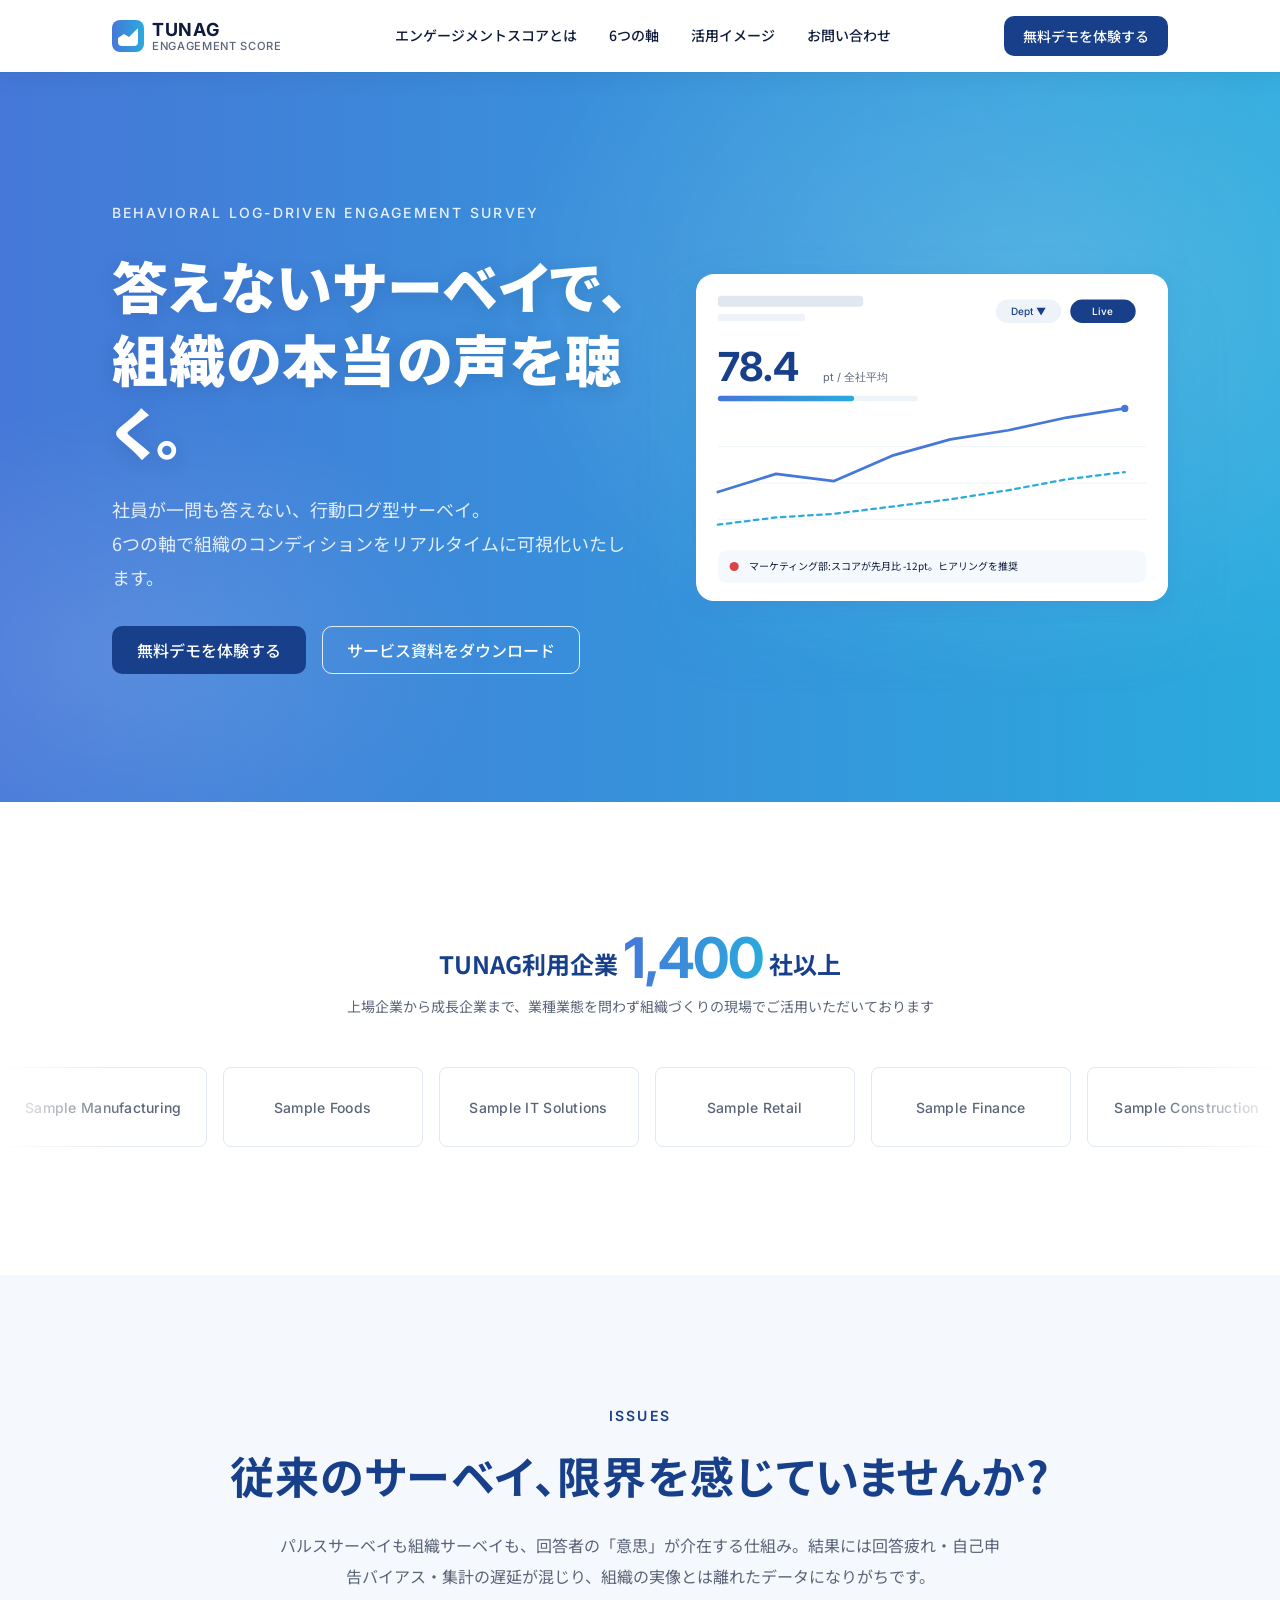
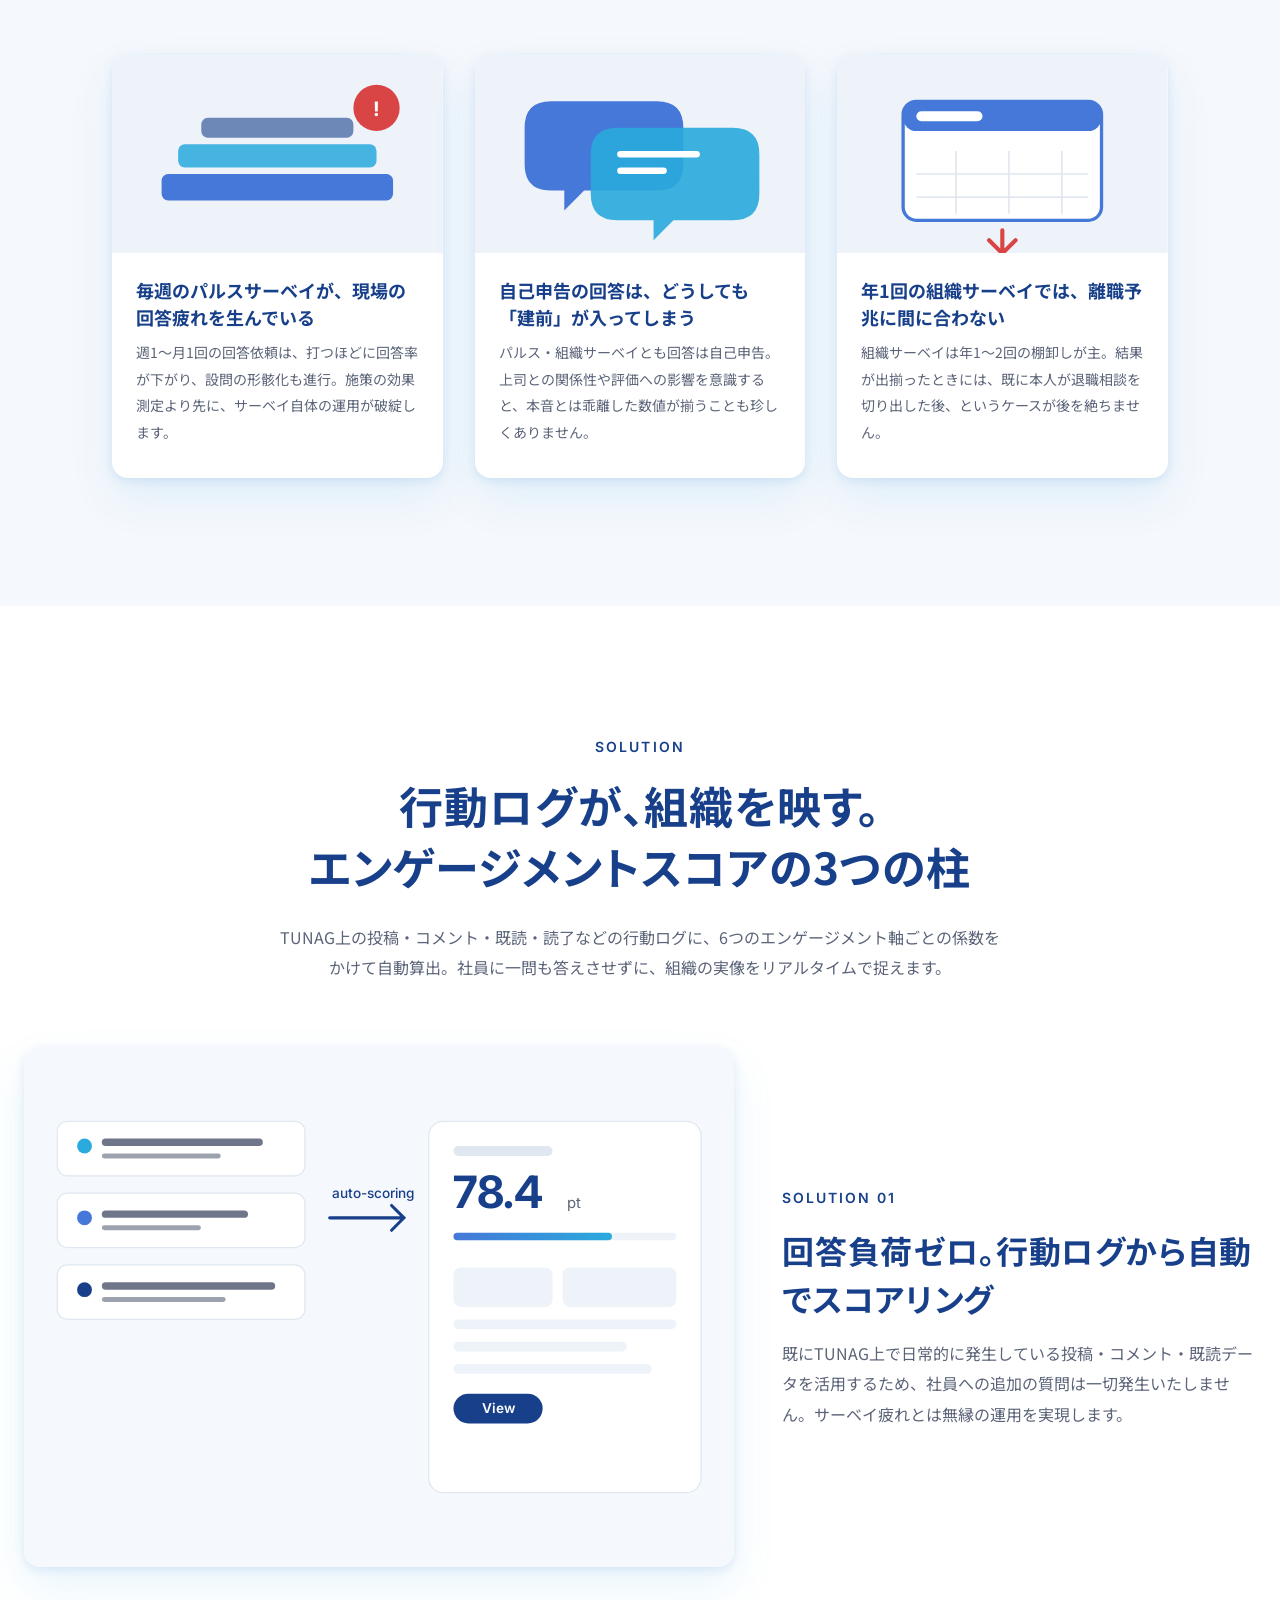
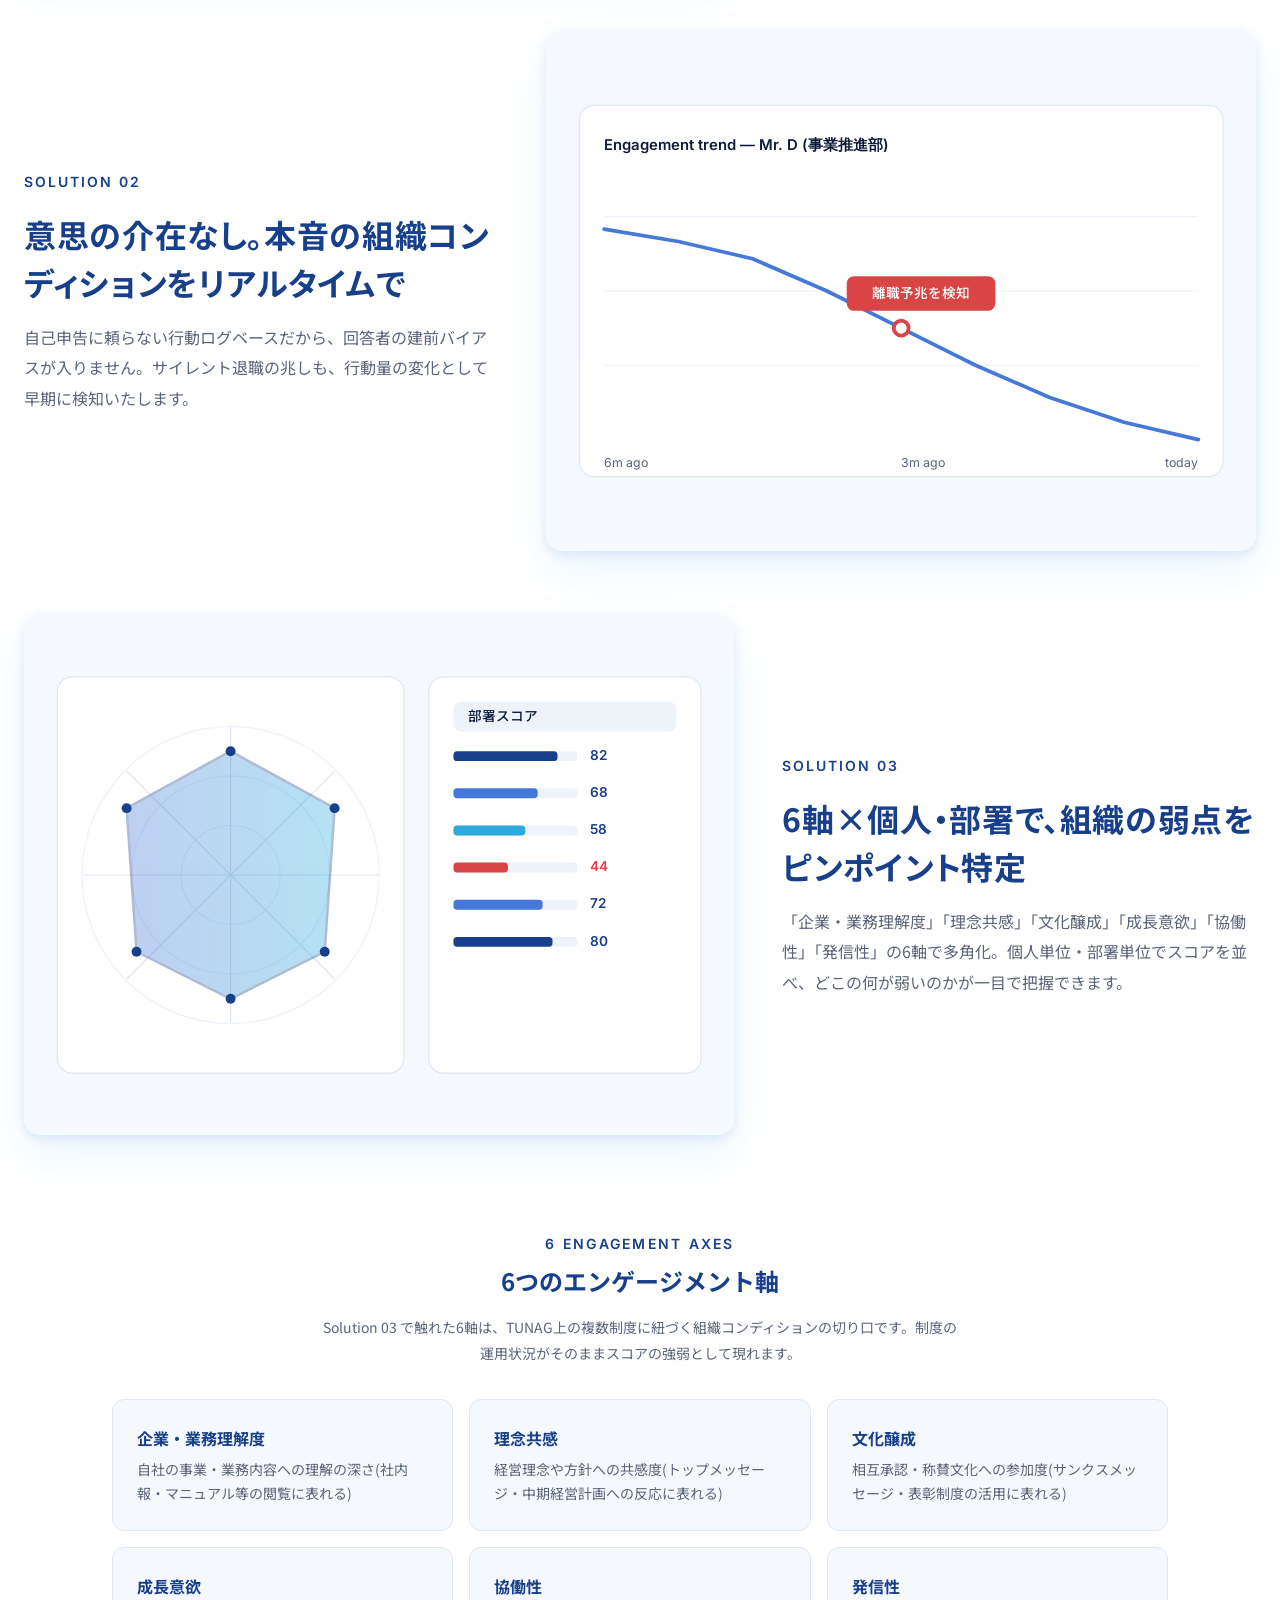
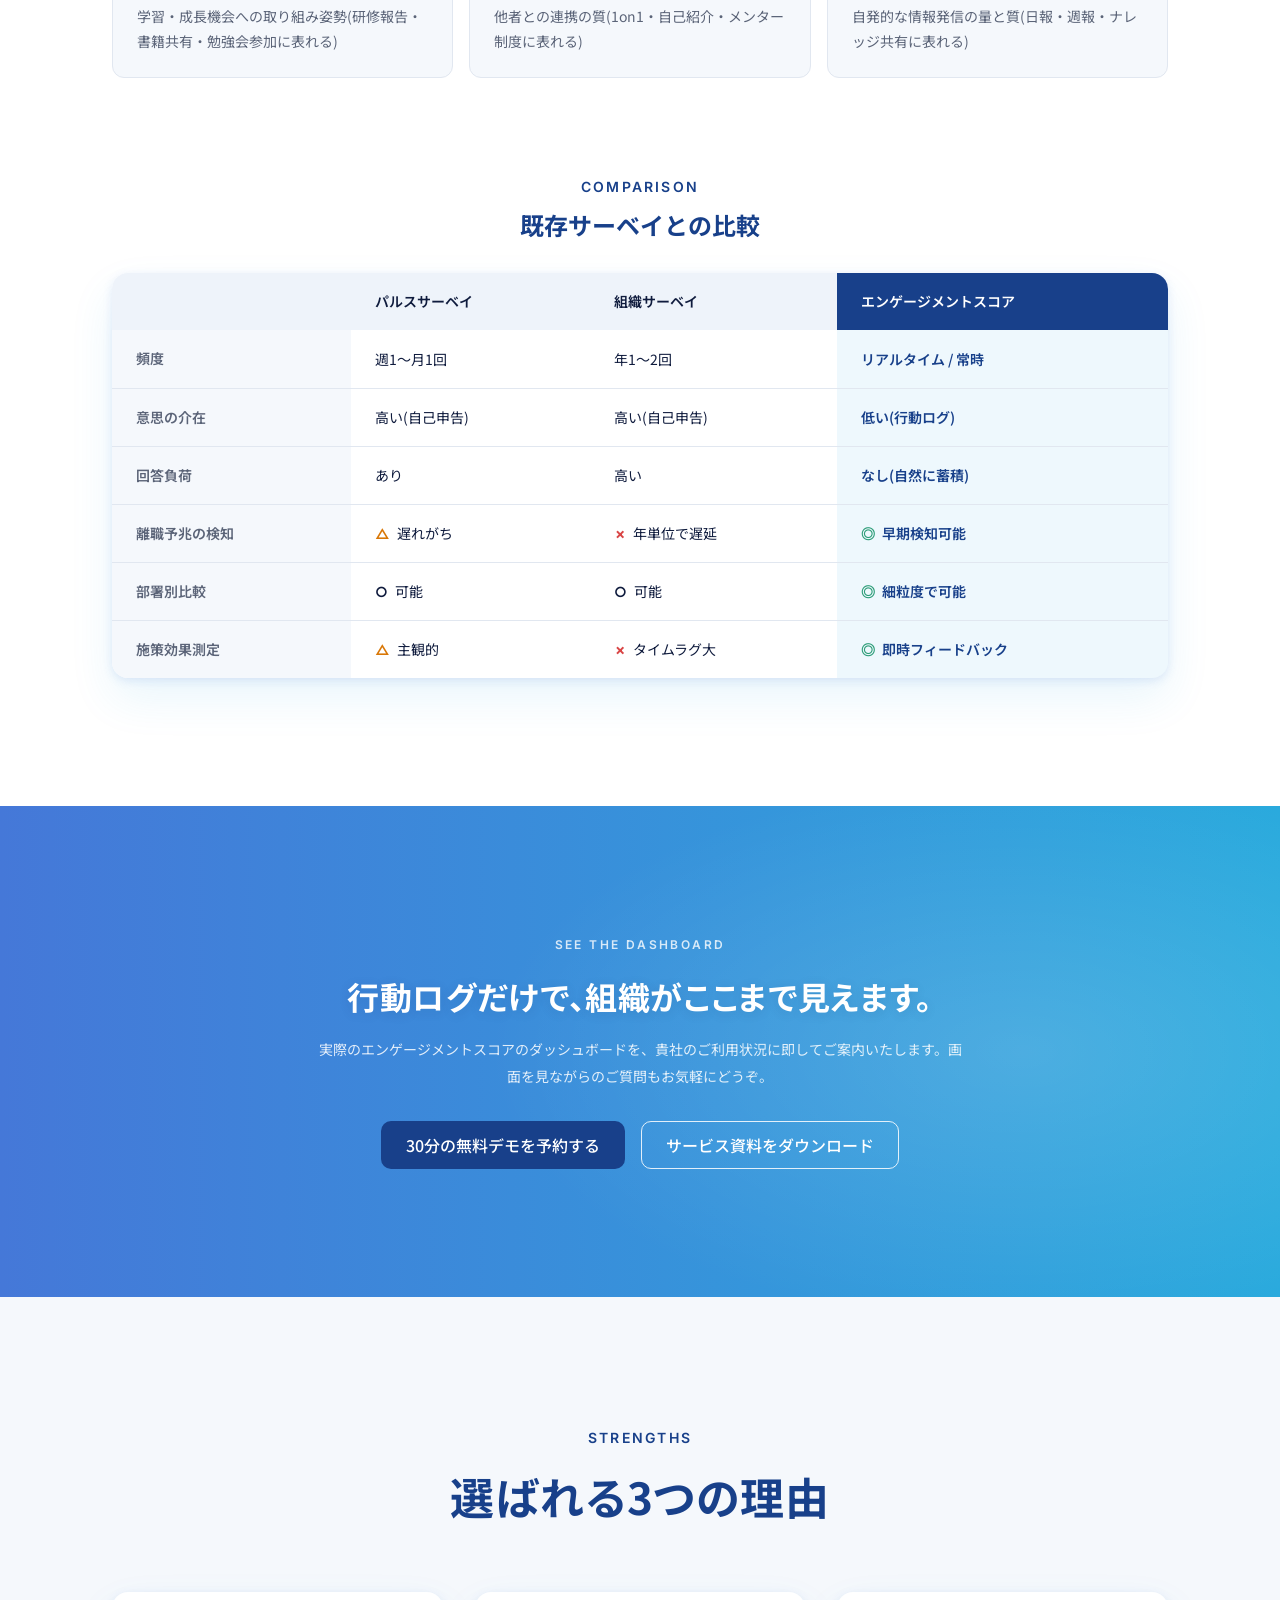
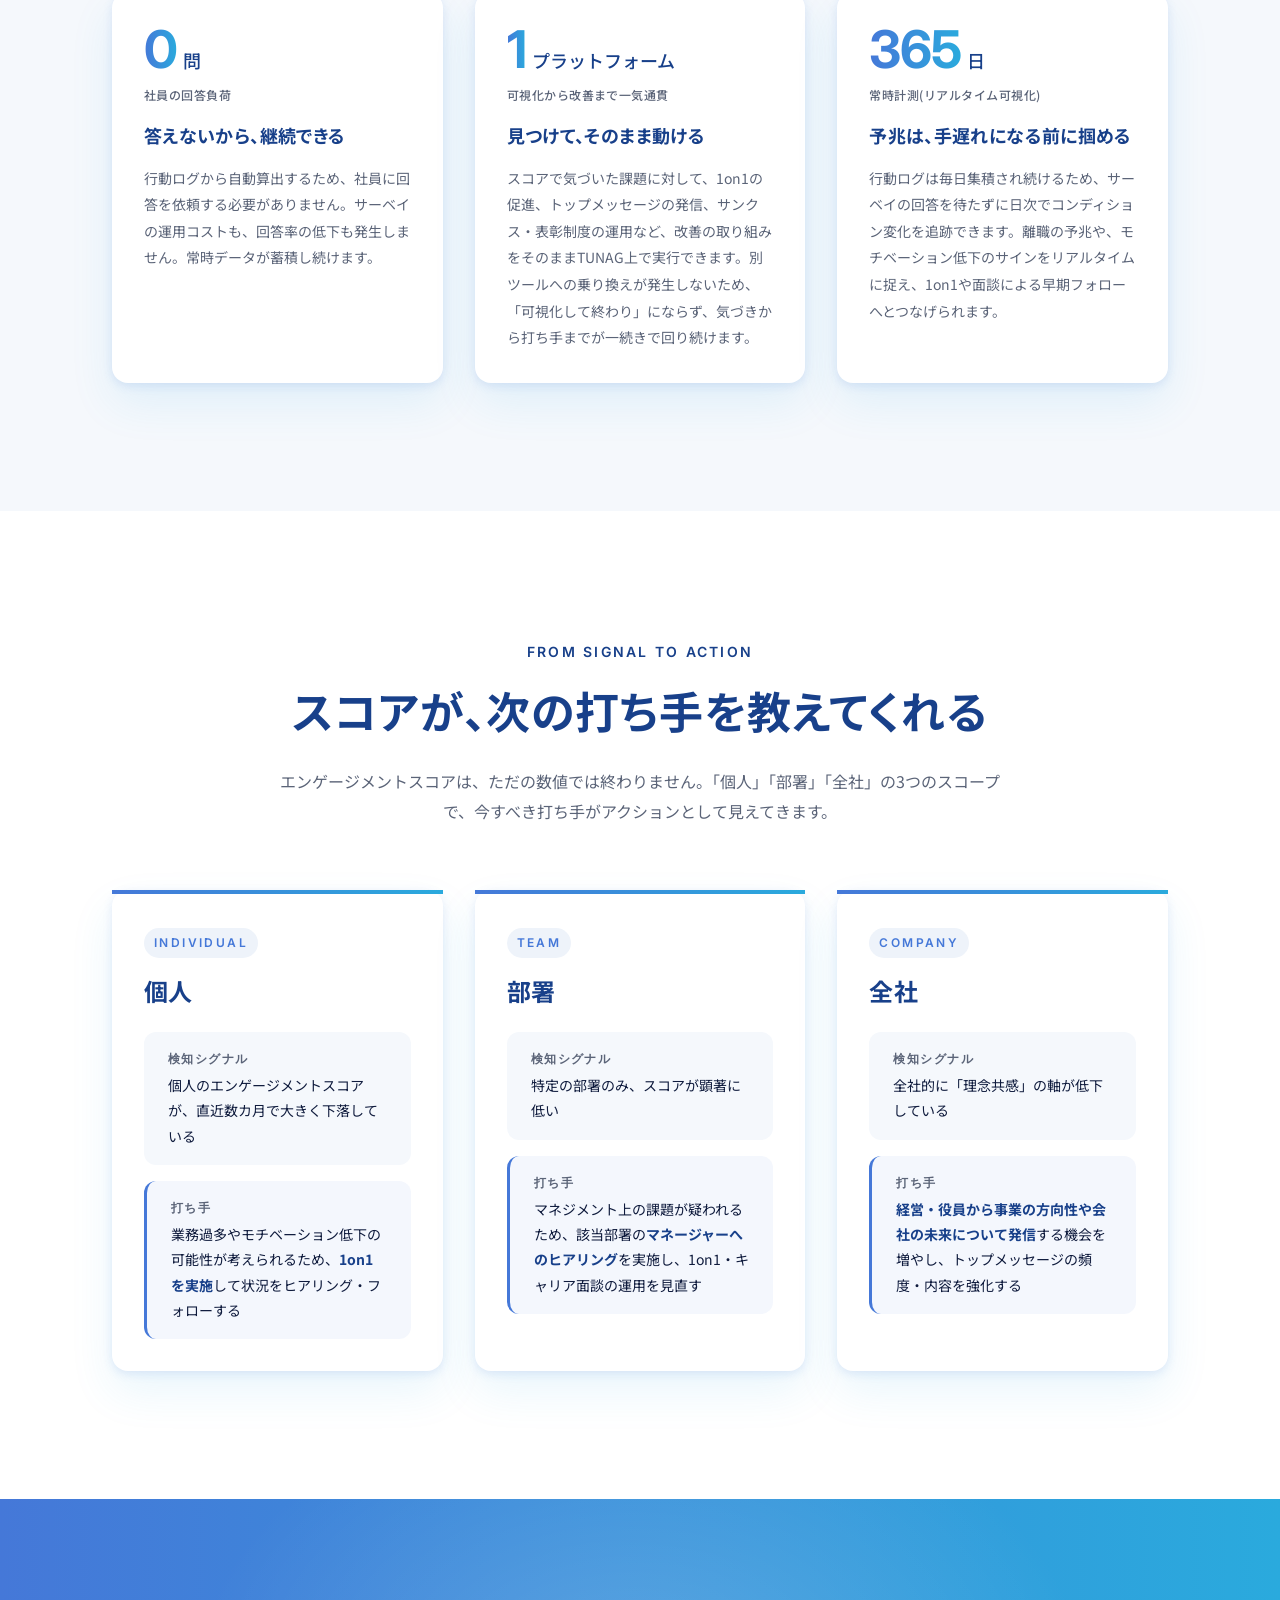
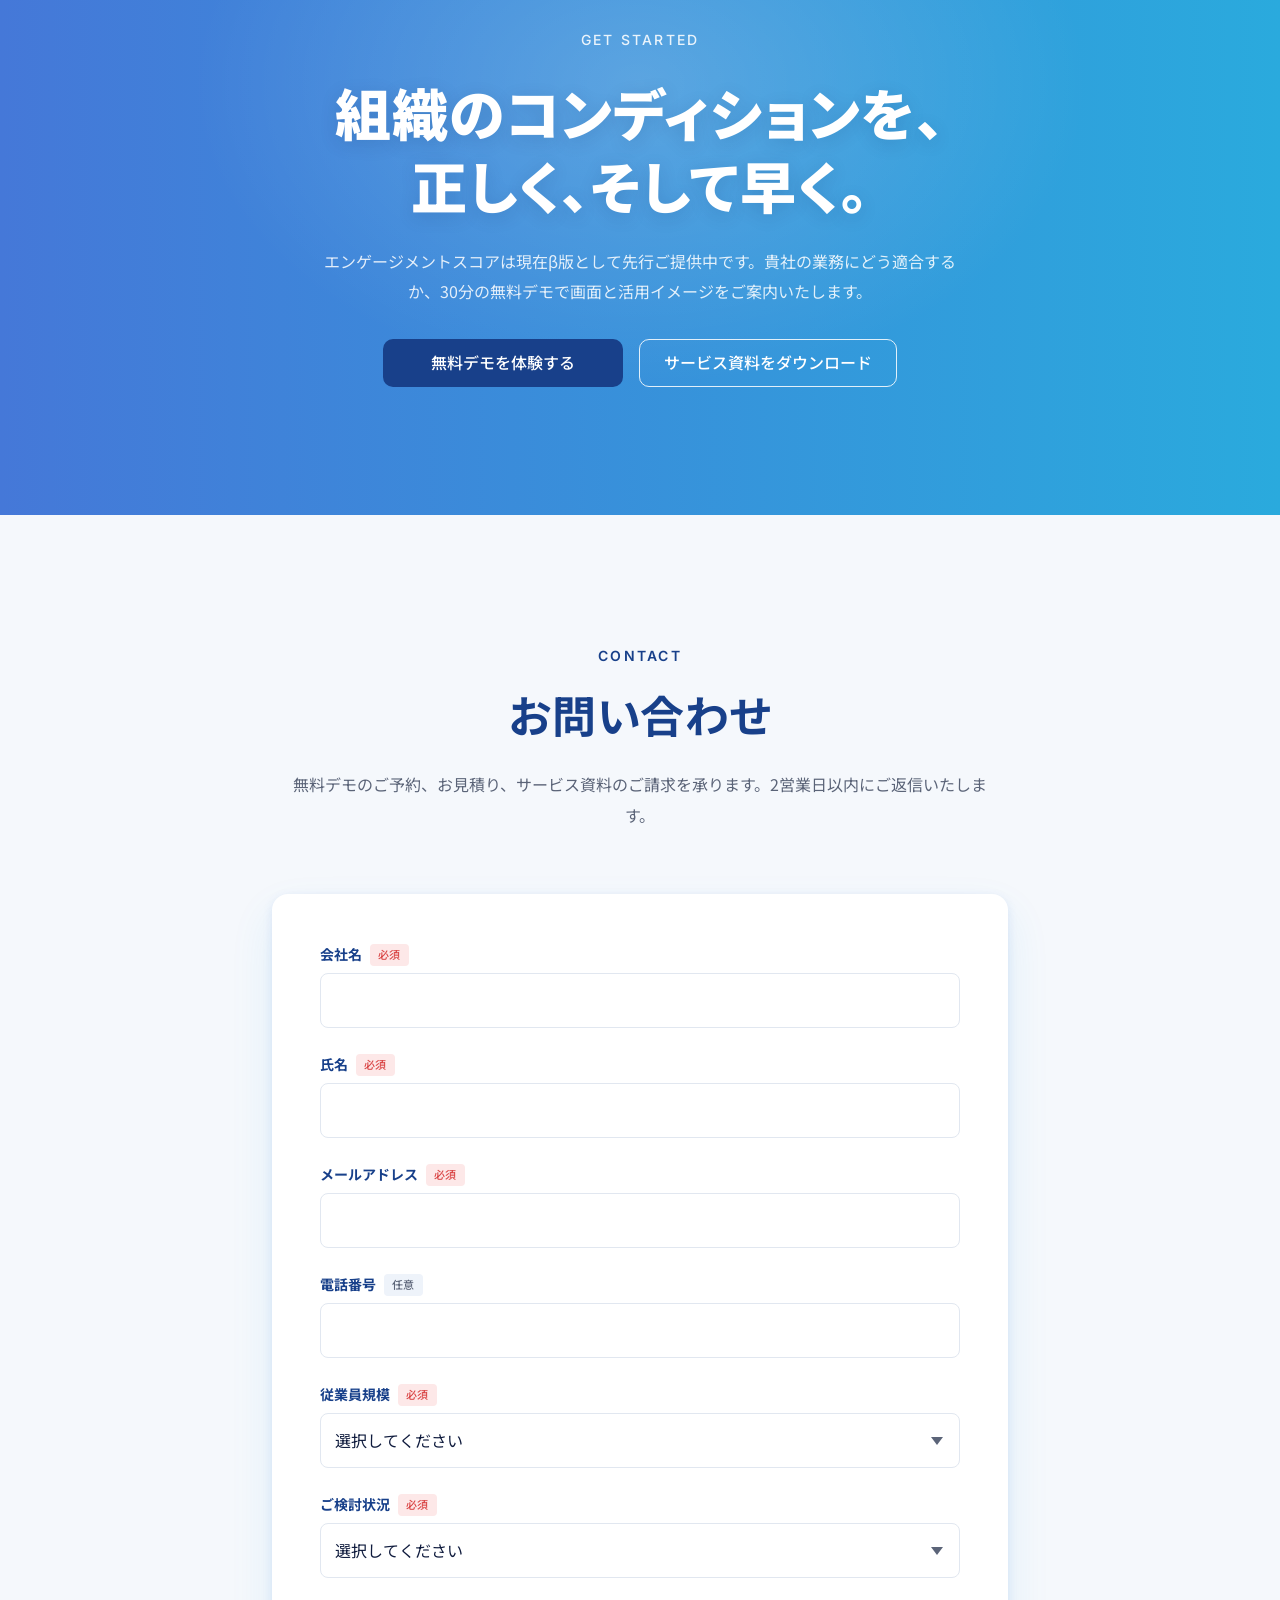
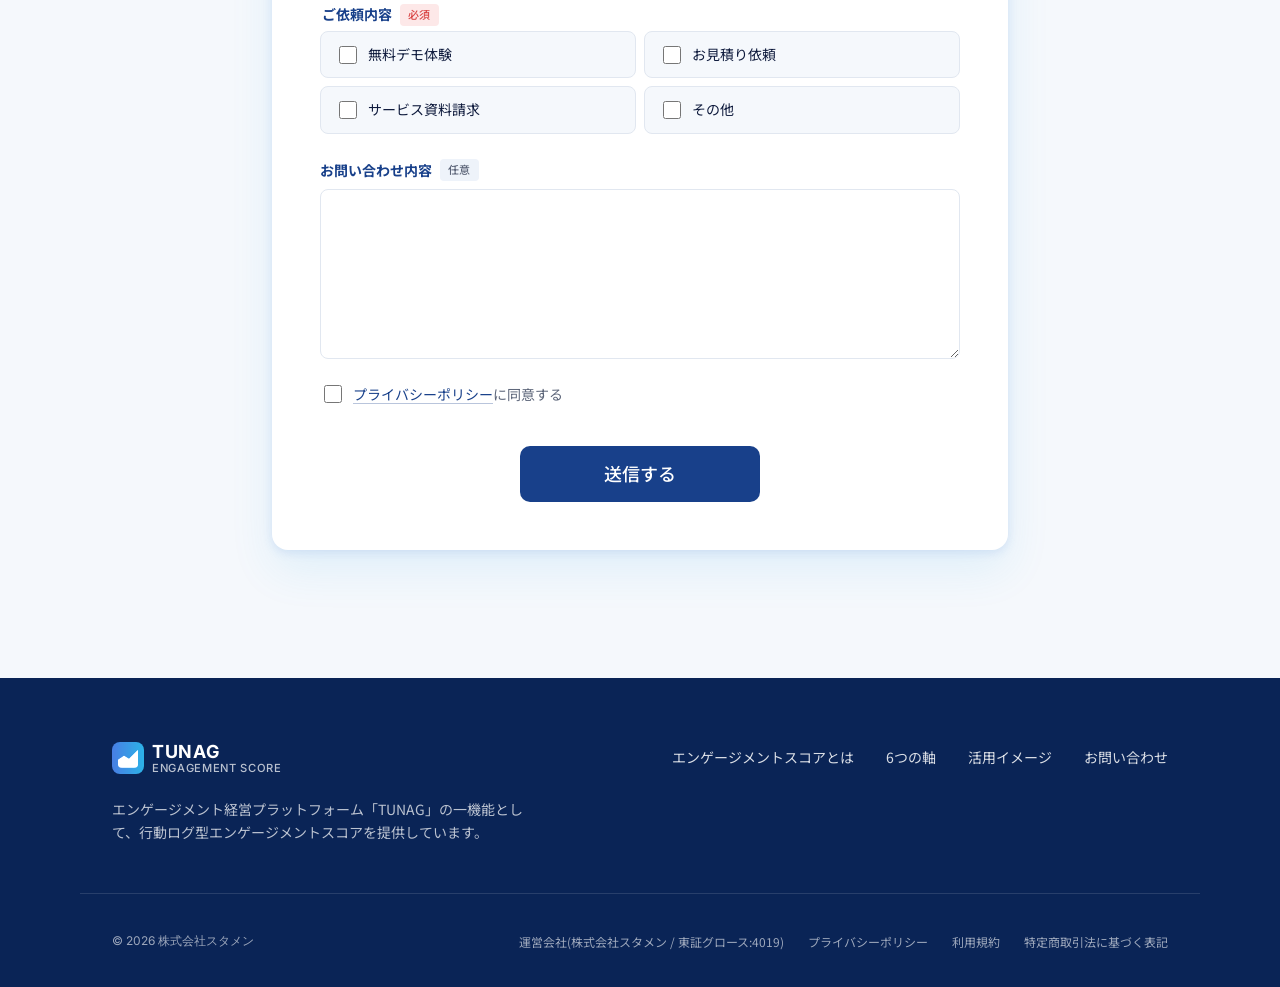
==== commit 3c6a5286: "engagement-score: Remove "Your Turn" inline CTA #2 Actions セクションの直後に挟んでいた "Your Turn" のインラインCTA帯と、その" ====
--- a/engagement-score/index.html
+++ b/engagement-score/index.html
@@ -3,8 +3,6 @@
 <head>
   <meta charset="UTF-8">
   <meta name="viewport" content="width=device-width, initial-scale=1.0">
-  <meta name="robots" content="noindex, nofollow, noarchive, nosnippet">
-  <meta name="googlebot" content="noindex, nofollow, noarchive, nosnippet">
   <title>エンゲージメントスコア | 答えないサーベイで、組織のコンディションを可視化 | TUNAG</title>
   <meta name="description" content="TUNAGのエンゲージメントスコアは、社員が回答する必要のない行動ログ型サーベイ。6つのエンゲージメント軸で組織状態をリアルタイムに可視化し、離職予兆の早期検知から施策改善までを後押しいたします。現在利用企業1,400社以上。">
   <meta property="og:title" content="エンゲージメントスコア | 答えないサーベイで、組織のコンディションを可視化 | TUNAG">
@@ -609,23 +607,6 @@
   </section>
 
   <!-- ============================================================
-       Inline CTA #2
-       ============================================================ -->
-  <section class="l-section l-section--brand p-cta">
-    <div class="l-container p-cta__inner">
-      <p class="p-cta__eyebrow">Your Turn</p>
-      <h2 class="p-cta__title">貴社の組織にも、同じ打ち手が見えてきます。</h2>
-      <p class="p-cta__body">
-        実際の画面で「個人」「部署」「全社」のスコア推移を確認しながら、貴社の組織課題に即した改善アクションを一緒に整理いたします。
-      </p>
-      <div class="p-cta__buttons">
-        <a class="c-button c-button--primary" href="#contact">無料デモを体験する</a>
-        <a class="c-button c-button--ghost" href="#contact">お見積もりを依頼する</a>
-      </div>
-    </div>
-  </section>
-
-  <!-- ============================================================
        Final CTA
        ============================================================ -->
   <section class="l-section l-section--brand p-final-cta">
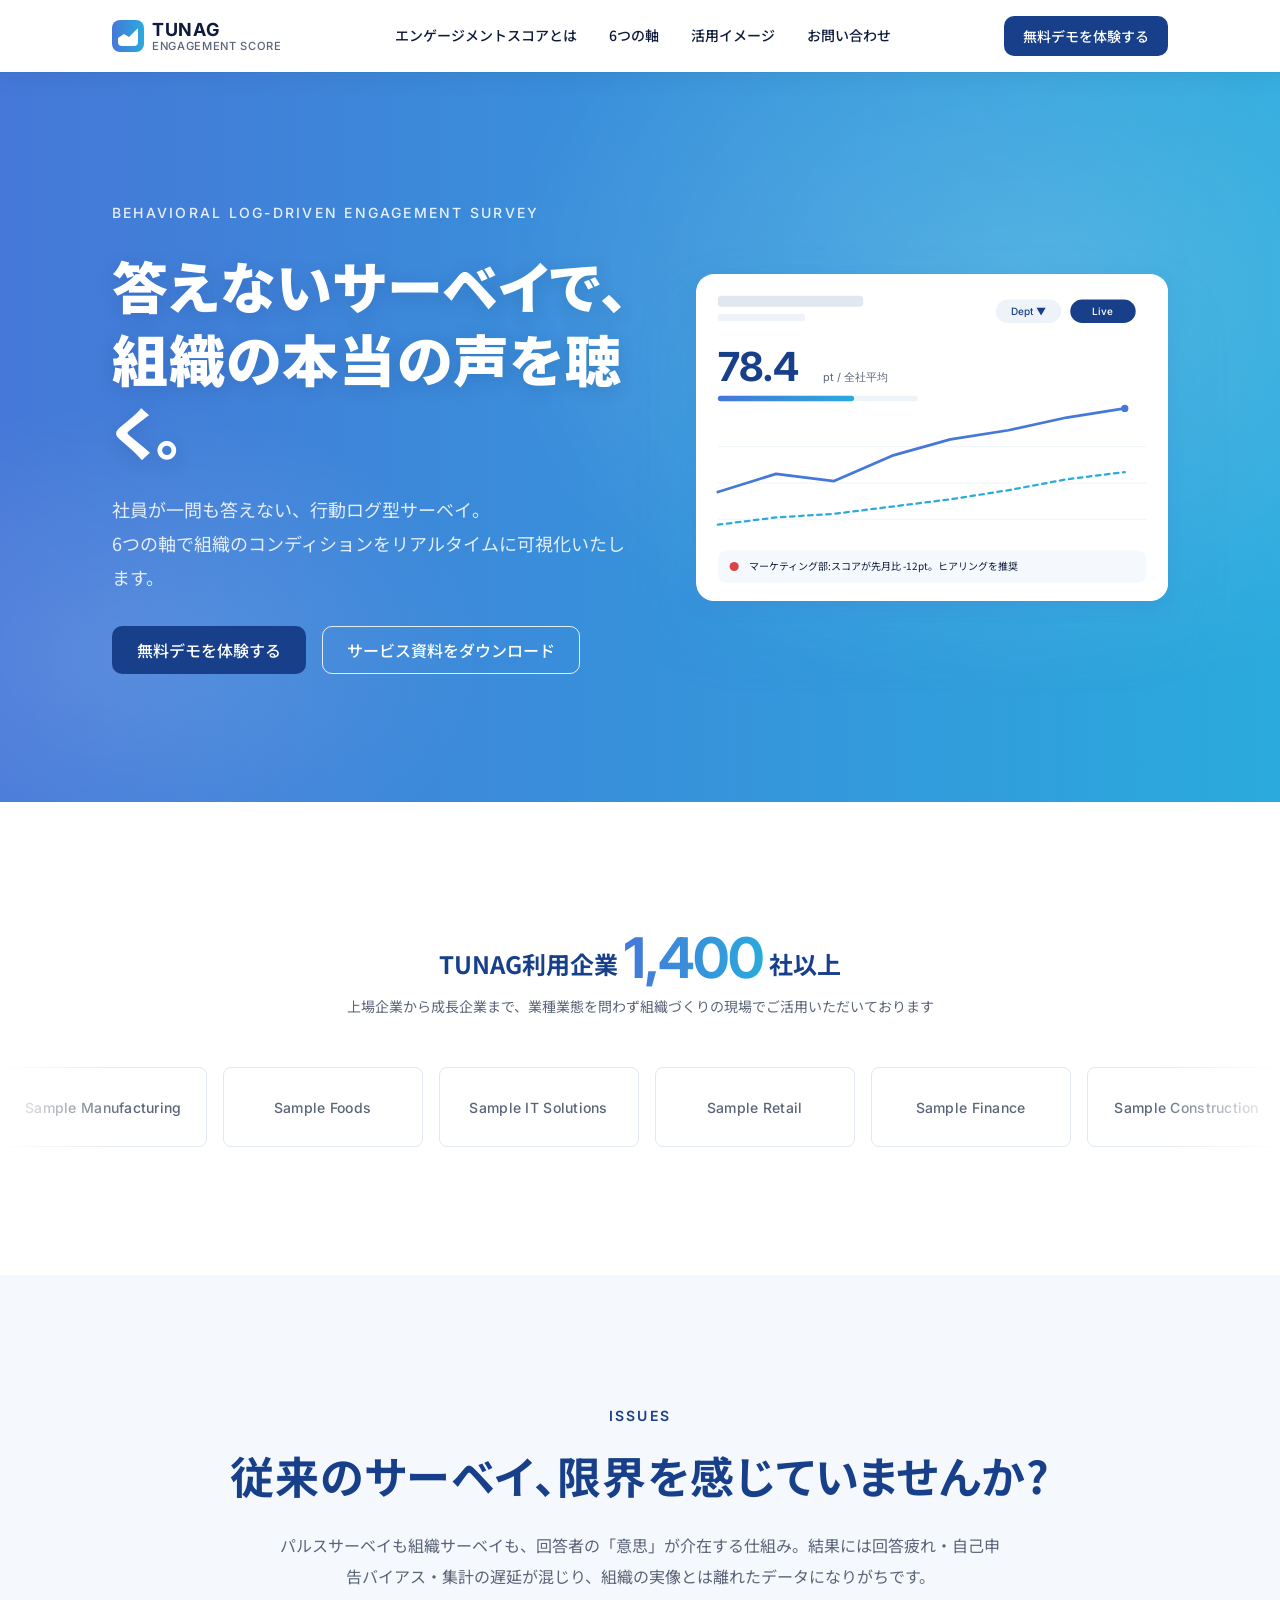
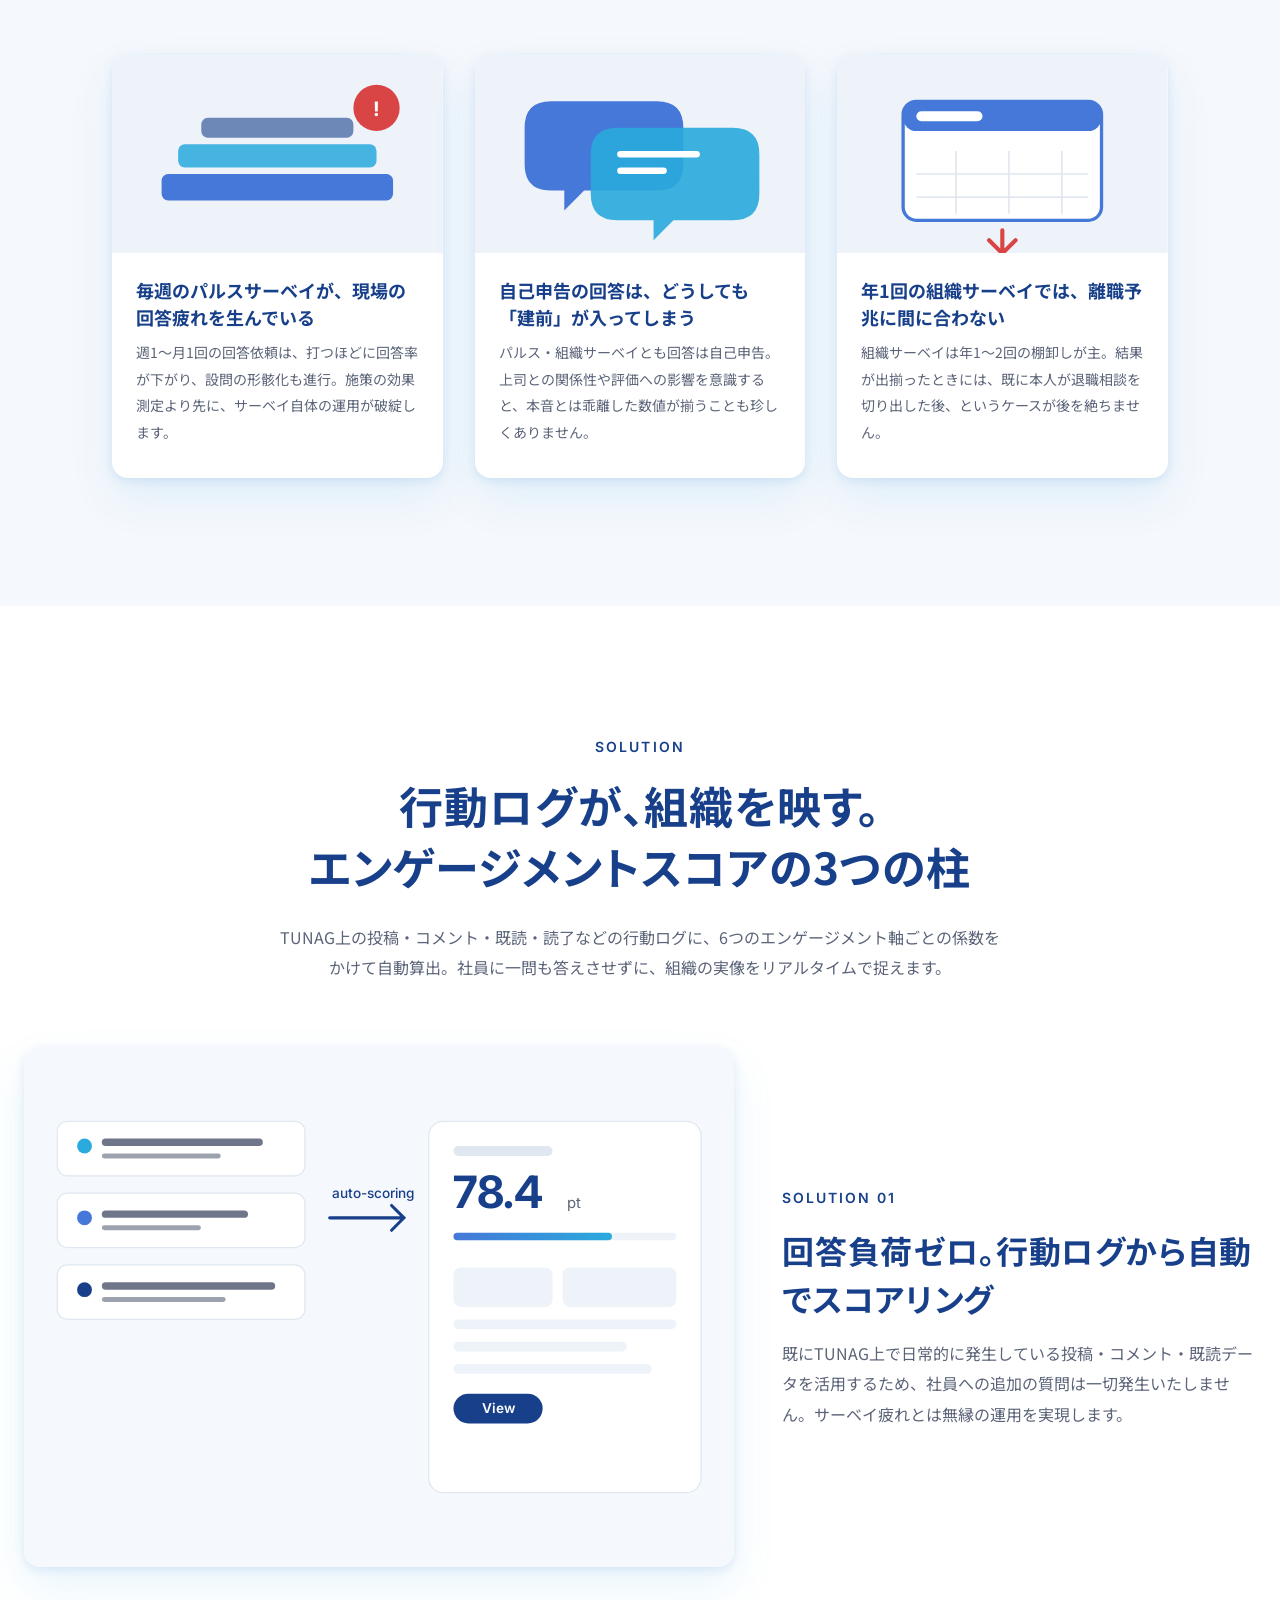
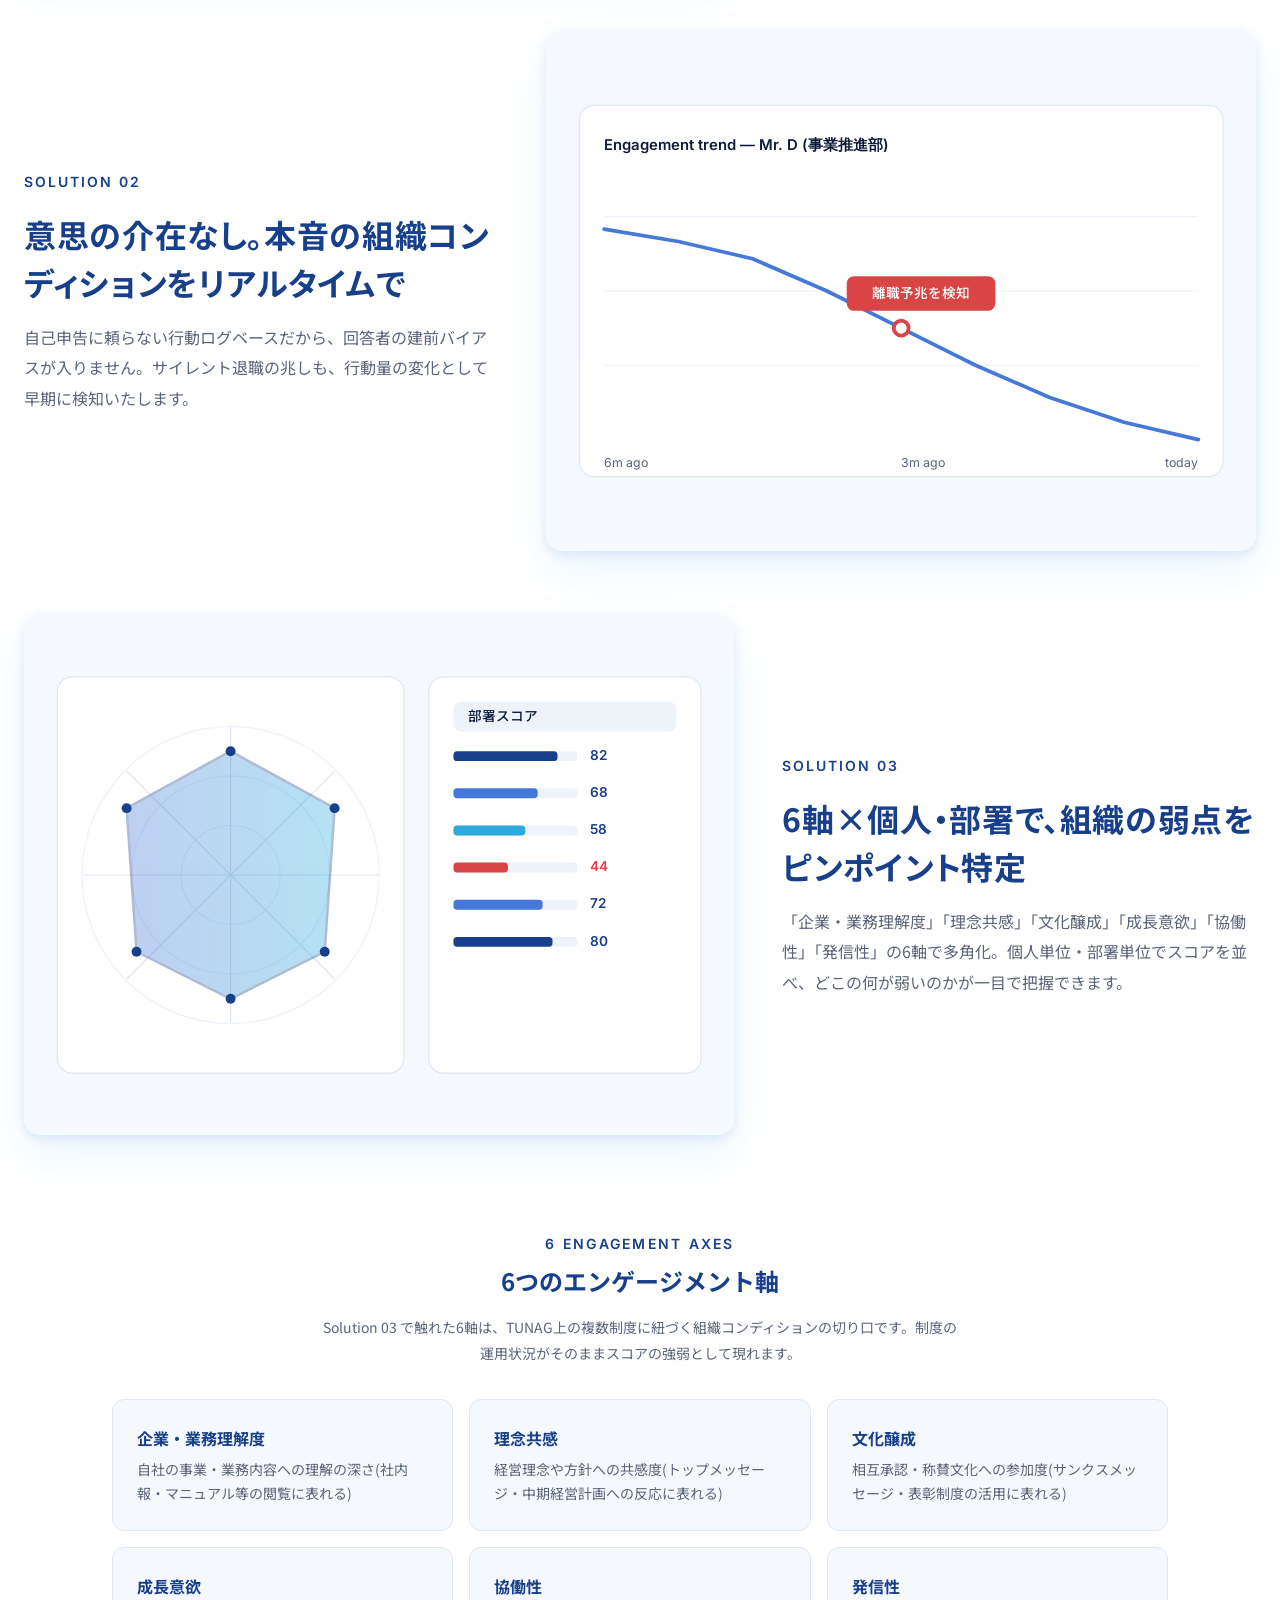
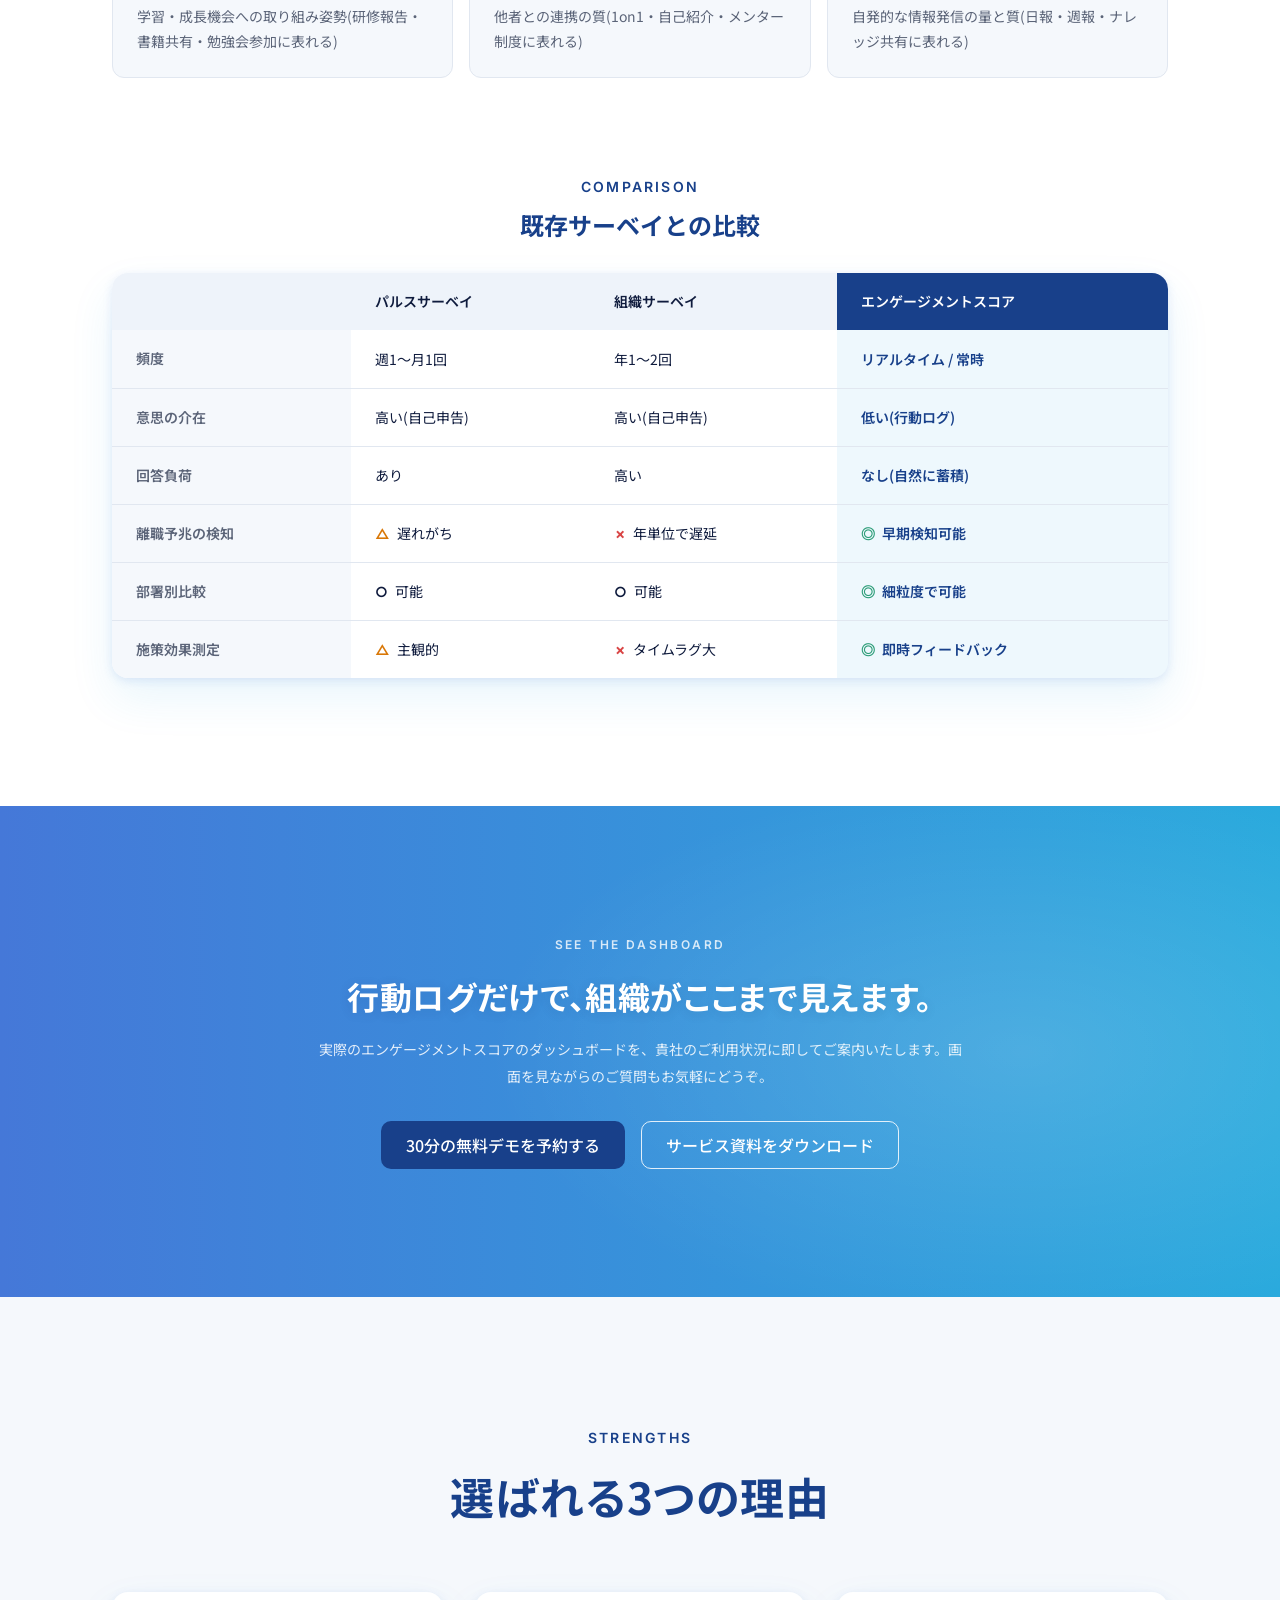
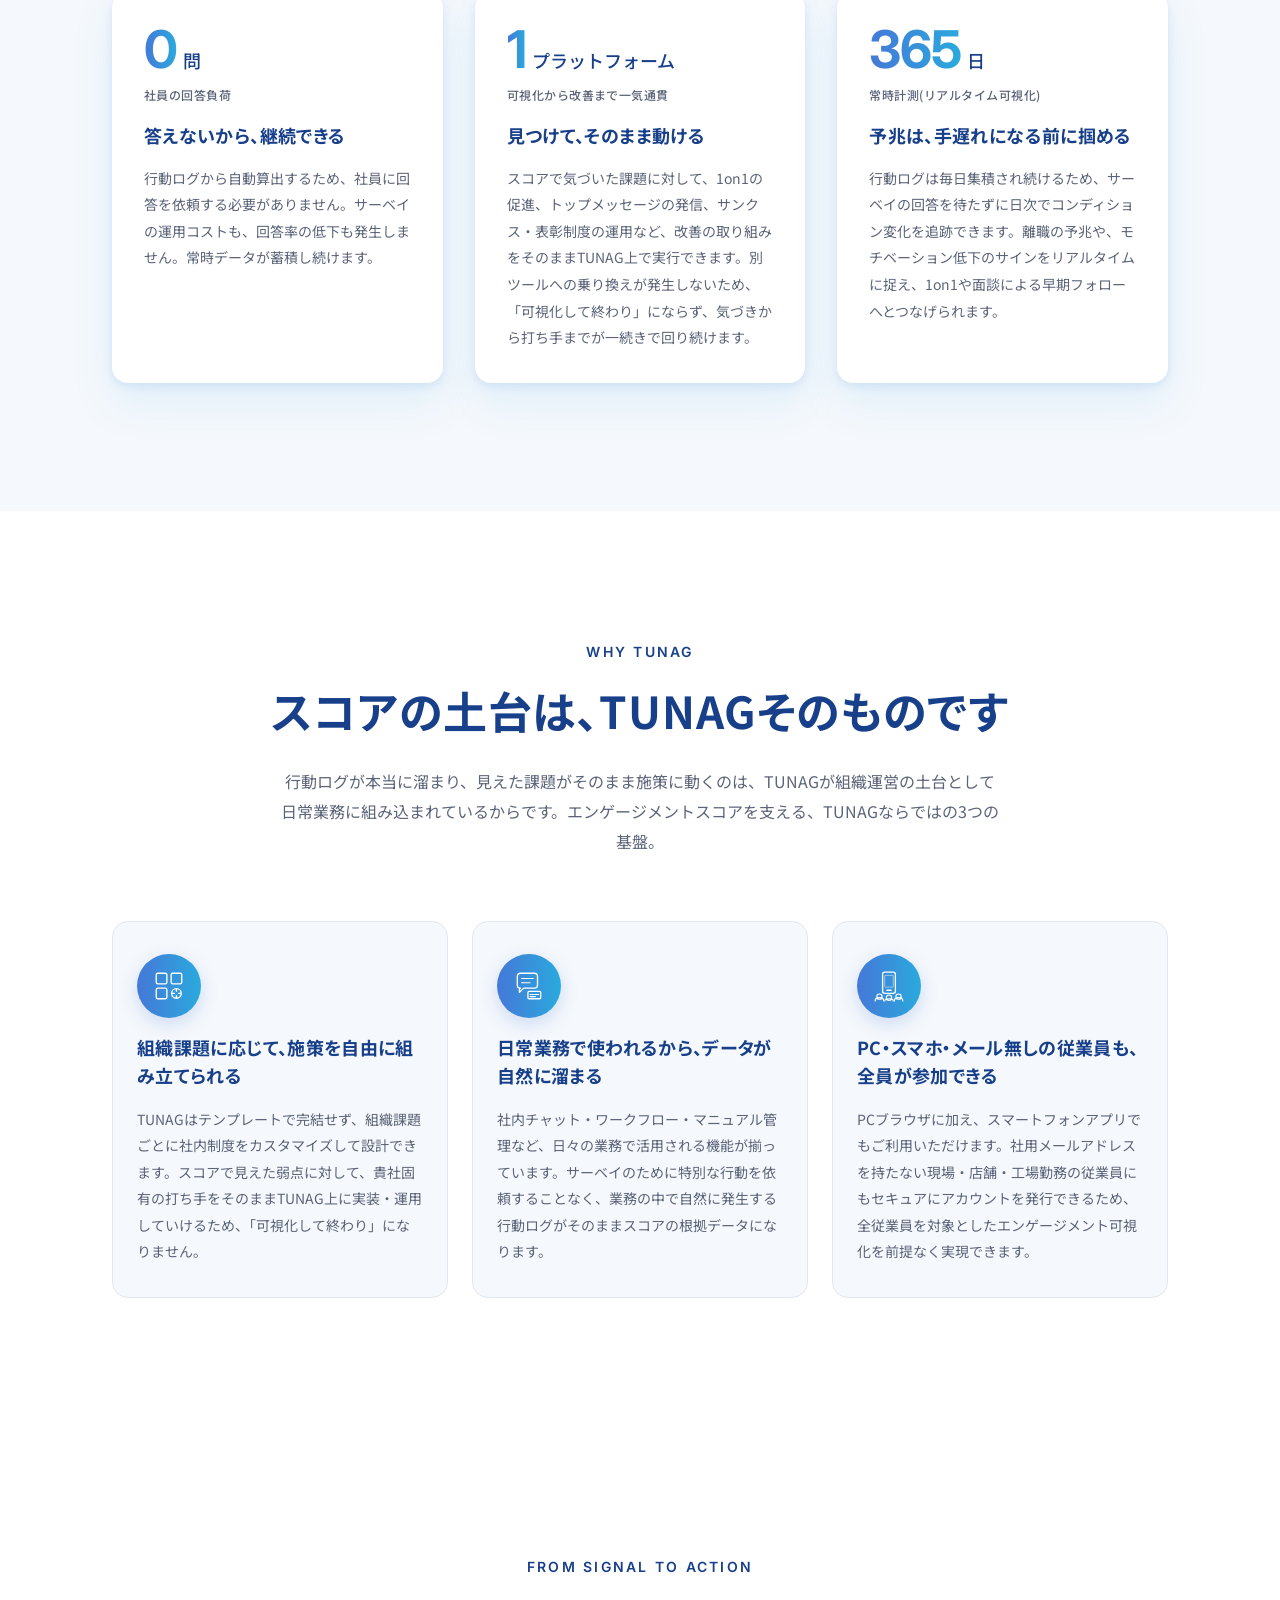
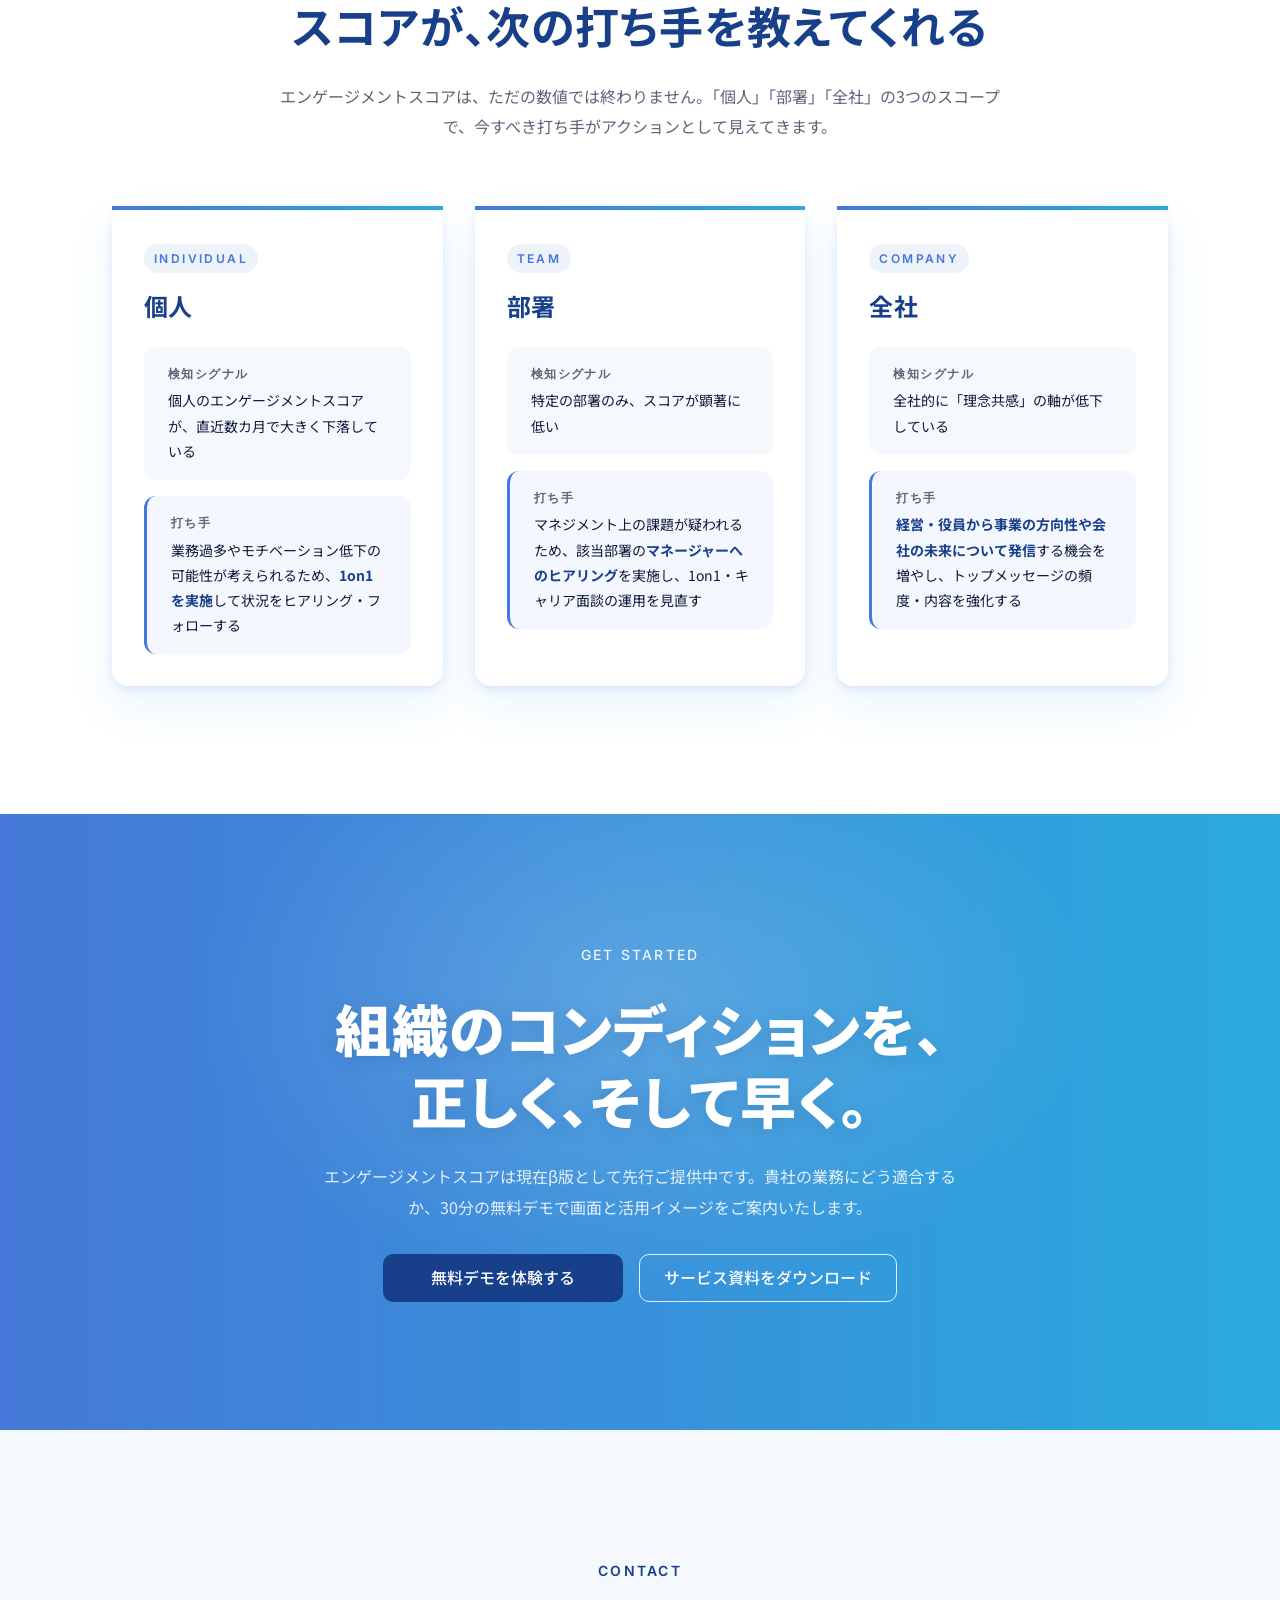
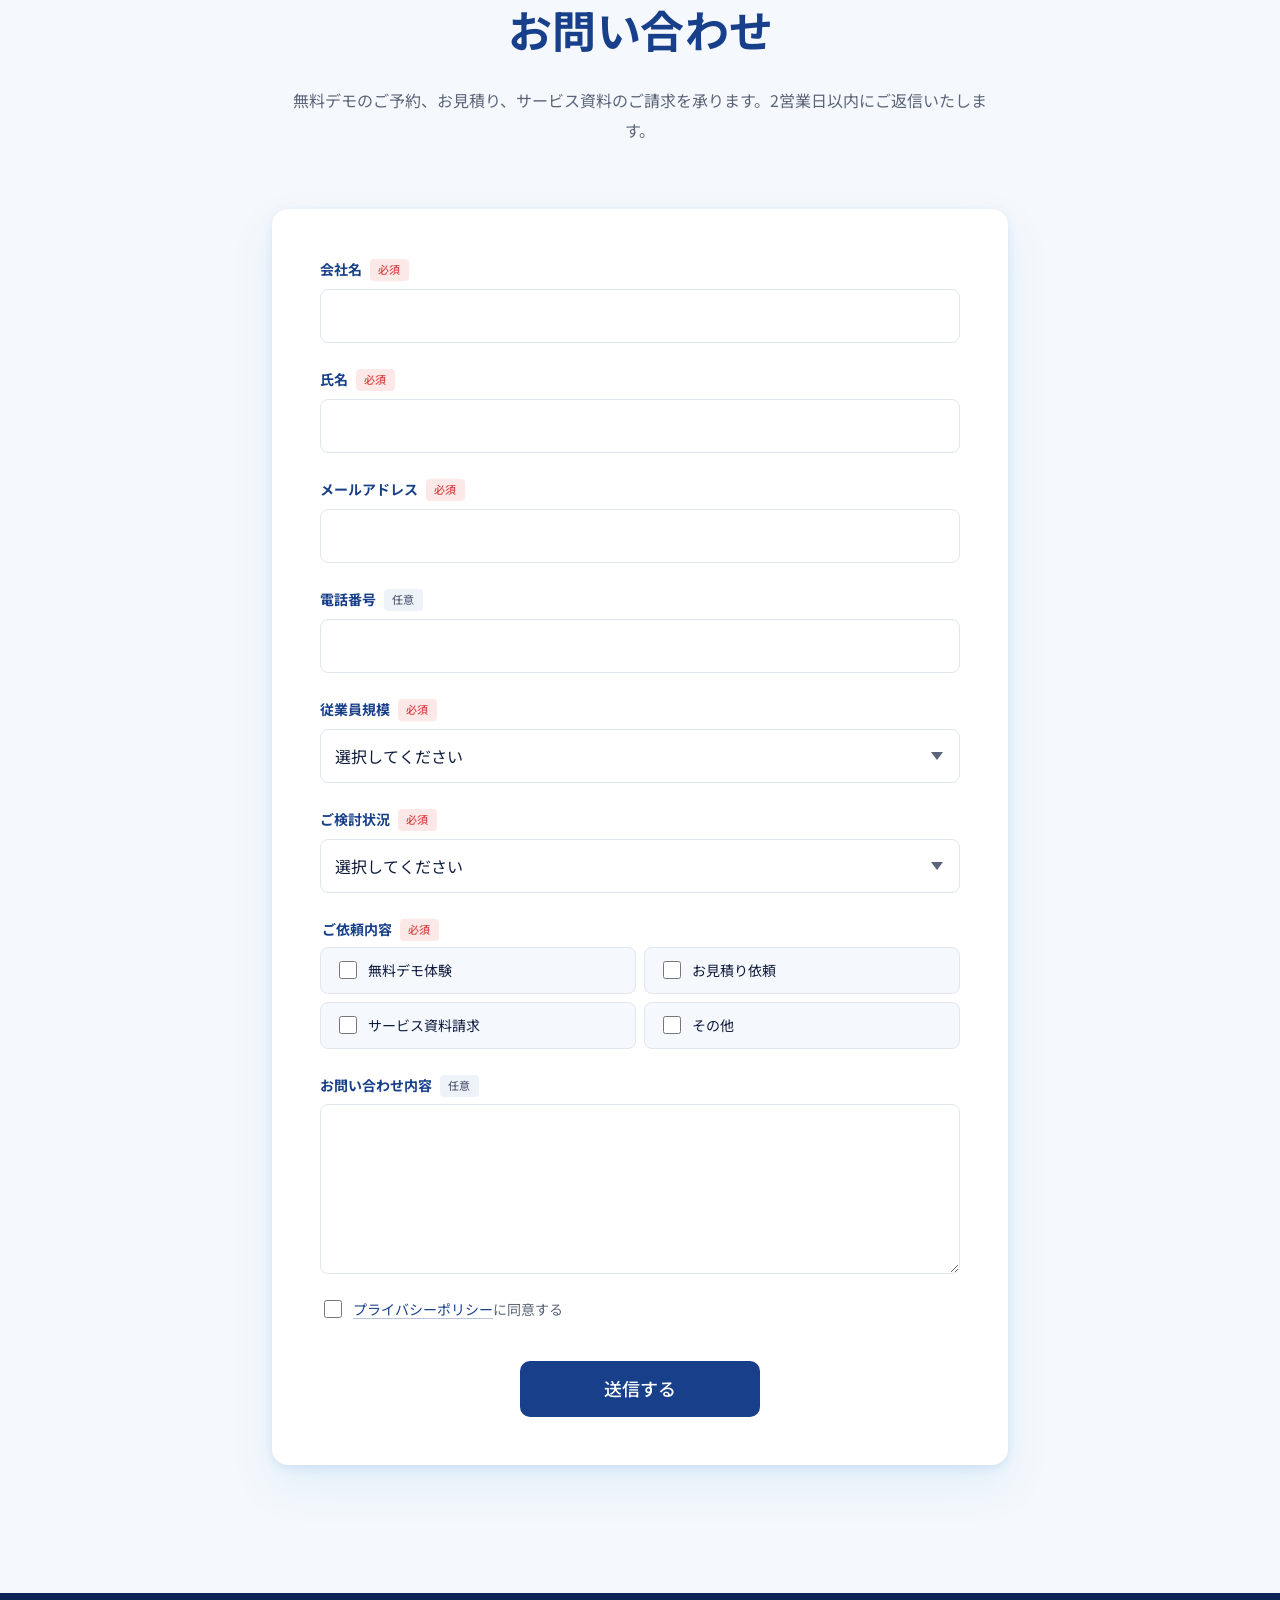
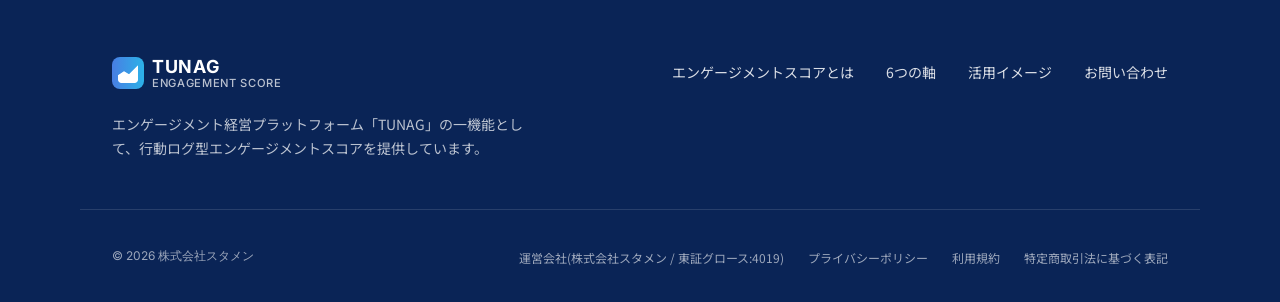
==== commit e8c7445e: "engagement-score: Add Platform section ("Why TUNAG") Strengths(機能の強み)の下に、TUNAG プラットフォームの土台を伝える Platf" ====
--- a/engagement-score/index.html
+++ b/engagement-score/index.html
@@ -539,6 +539,79 @@
   </section>
 
   <!-- ============================================================
+       Platform (TUNAG プラットフォームの土台)
+       ============================================================ -->
+  <section class="l-section l-section--white p-platform" id="platform">
+    <div class="l-container">
+      <header class="c-section-head c-section-head--center">
+        <p class="c-section-head__eyebrow">Why TUNAG</p>
+        <h2 class="c-section-head__title">スコアの土台は、TUNAGそのものです</h2>
+        <p class="c-section-head__lead">
+          行動ログが本当に溜まり、見えた課題がそのまま施策に動くのは、TUNAGが組織運営の土台として日常業務に組み込まれているからです。エンゲージメントスコアを支える、TUNAGならではの3つの基盤。
+        </p>
+      </header>
+
+      <ul class="p-platform__list">
+        <li class="p-platform__item">
+          <div class="p-platform__icon" aria-hidden="true">
+            <svg viewBox="0 0 64 64" xmlns="http://www.w3.org/2000/svg">
+              <rect x="8" y="8" width="20" height="20" rx="3" fill="none" stroke="currentColor" stroke-width="2.5"/>
+              <rect x="36" y="8" width="20" height="20" rx="3" fill="none" stroke="currentColor" stroke-width="2.5"/>
+              <rect x="8" y="36" width="20" height="20" rx="3" fill="none" stroke="currentColor" stroke-width="2.5"/>
+              <circle cx="46" cy="46" r="9" fill="none" stroke="currentColor" stroke-width="2.5"/>
+              <line x1="46" y1="38" x2="46" y2="42" stroke="currentColor" stroke-width="2.5" stroke-linecap="round"/>
+              <line x1="46" y1="50" x2="46" y2="54" stroke="currentColor" stroke-width="2.5" stroke-linecap="round"/>
+              <line x1="38" y1="46" x2="42" y2="46" stroke="currentColor" stroke-width="2.5" stroke-linecap="round"/>
+              <line x1="50" y1="46" x2="54" y2="46" stroke="currentColor" stroke-width="2.5" stroke-linecap="round"/>
+            </svg>
+          </div>
+          <h3 class="p-platform__item-title">組織課題に応じて、施策を自由に組み立てられる</h3>
+          <p class="p-platform__item-text">
+            TUNAGはテンプレートで完結せず、組織課題ごとに社内制度をカスタマイズして設計できます。スコアで見えた弱点に対して、貴社固有の打ち手をそのままTUNAG上に実装・運用していけるため、「可視化して終わり」になりません。
+          </p>
+        </li>
+
+        <li class="p-platform__item">
+          <div class="p-platform__icon" aria-hidden="true">
+            <svg viewBox="0 0 64 64" xmlns="http://www.w3.org/2000/svg">
+              <path d="M 10 14 Q 10 8 16 8 L 42 8 Q 48 8 48 14 L 48 30 Q 48 36 42 36 L 22 36 L 14 44 L 14 36 L 16 36 Q 10 36 10 30 Z" fill="none" stroke="currentColor" stroke-width="2.5" stroke-linejoin="round"/>
+              <line x1="18" y1="18" x2="40" y2="18" stroke="currentColor" stroke-width="2" stroke-linecap="round"/>
+              <line x1="18" y1="26" x2="34" y2="26" stroke="currentColor" stroke-width="2" stroke-linecap="round"/>
+              <rect x="30" y="42" width="24" height="14" rx="2" fill="none" stroke="currentColor" stroke-width="2.5"/>
+              <line x1="34" y1="48" x2="50" y2="48" stroke="currentColor" stroke-width="2" stroke-linecap="round"/>
+              <line x1="34" y1="52" x2="44" y2="52" stroke="currentColor" stroke-width="2" stroke-linecap="round"/>
+            </svg>
+          </div>
+          <h3 class="p-platform__item-title">日常業務で使われるから、データが自然に溜まる</h3>
+          <p class="p-platform__item-text">
+            社内チャット・ワークフロー・マニュアル管理など、日々の業務で活用される機能が揃っています。サーベイのために特別な行動を依頼することなく、業務の中で自然に発生する行動ログがそのままスコアの根拠データになります。
+          </p>
+        </li>
+
+        <li class="p-platform__item">
+          <div class="p-platform__icon" aria-hidden="true">
+            <svg viewBox="0 0 64 64" xmlns="http://www.w3.org/2000/svg">
+              <rect x="20" y="6" width="24" height="40" rx="4" fill="none" stroke="currentColor" stroke-width="2.5"/>
+              <line x1="28" y1="40" x2="36" y2="40" stroke="currentColor" stroke-width="2.5" stroke-linecap="round"/>
+              <rect x="24" y="12" width="16" height="22" rx="1" fill="none" stroke="currentColor" stroke-width="1.5" opacity="0.6"/>
+              <circle cx="14" cy="52" r="5" fill="none" stroke="currentColor" stroke-width="2.2"/>
+              <path d="M 6 60 Q 6 54 14 54 Q 22 54 22 60" fill="none" stroke="currentColor" stroke-width="2.2" stroke-linecap="round"/>
+              <circle cx="32" cy="54" r="5" fill="none" stroke="currentColor" stroke-width="2.2"/>
+              <path d="M 24 60 Q 24 56 32 56 Q 40 56 40 60" fill="none" stroke="currentColor" stroke-width="2.2" stroke-linecap="round"/>
+              <circle cx="50" cy="52" r="5" fill="none" stroke="currentColor" stroke-width="2.2"/>
+              <path d="M 42 60 Q 42 54 50 54 Q 58 54 58 60" fill="none" stroke="currentColor" stroke-width="2.2" stroke-linecap="round"/>
+            </svg>
+          </div>
+          <h3 class="p-platform__item-title">PC・スマホ・メール無しの従業員も、全員が参加できる</h3>
+          <p class="p-platform__item-text">
+            PCブラウザに加え、スマートフォンアプリでもご利用いただけます。社用メールアドレスを持たない現場・店舗・工場勤務の従業員にもセキュアにアカウントを発行できるため、全従業員を対象としたエンゲージメント可視化を前提なく実現できます。
+          </p>
+        </li>
+      </ul>
+    </div>
+  </section>
+
+  <!-- ============================================================
        Actions (スコアが導くアクション)
        ============================================================ -->
   <section class="l-section l-section--white p-actions" id="actions">
--- a/engagement-score/style.css
+++ b/engagement-score/style.css
@@ -910,6 +910,61 @@
   line-height: 1.9;
 }
 
+/* ---------- p-platform ---------- */
+.p-platform__list {
+  display: grid;
+  grid-template-columns: 1fr;
+  gap: var(--space-3);
+}
+.p-platform__item {
+  background: var(--color-bg-soft);
+  border: 1px solid var(--color-border);
+  border-radius: var(--radius-lg);
+  padding: var(--space-4) var(--space-3);
+  display: flex;
+  flex-direction: column;
+  align-items: flex-start;
+  transition: transform .2s ease, box-shadow .2s ease, border-color .2s ease;
+}
+.p-platform__item:hover {
+  transform: translateY(-2px);
+  box-shadow: var(--shadow-card);
+  border-color: transparent;
+  background: #ffffff;
+}
+.p-platform__icon {
+  display: inline-flex;
+  align-items: center;
+  justify-content: center;
+  width: 64px;
+  height: 64px;
+  border-radius: 50%;
+  background: var(--gradient-brand);
+  color: #ffffff;
+  margin-bottom: var(--space-2);
+  flex-shrink: 0;
+  box-shadow: 0 6px 18px rgba(69, 120, 216, 0.22);
+}
+.p-platform__icon svg {
+  width: 34px;
+  height: 34px;
+}
+.p-platform__item-title {
+  font-family: var(--font-jp);
+  font-size: var(--text-lg);
+  font-weight: 700;
+  color: var(--color-primary);
+  line-height: 1.55;
+  margin-bottom: var(--space-2);
+  letter-spacing: 0.02em;
+  font-feature-settings: "palt" 1;
+}
+.p-platform__item-text {
+  font-size: var(--text-sm);
+  color: var(--color-text-mute);
+  line-height: 1.9;
+}
+
 /* ---------- p-actions ---------- */
 .p-actions__list {
   display: grid;
@@ -1174,6 +1229,9 @@
 
   /* Strengths */
   .p-strengths__list { grid-template-columns: repeat(3, 1fr); }
+
+  /* Platform */
+  .p-platform__list { grid-template-columns: repeat(3, 1fr); }
 
   /* Actions */
   .p-actions__list { grid-template-columns: repeat(3, 1fr); }
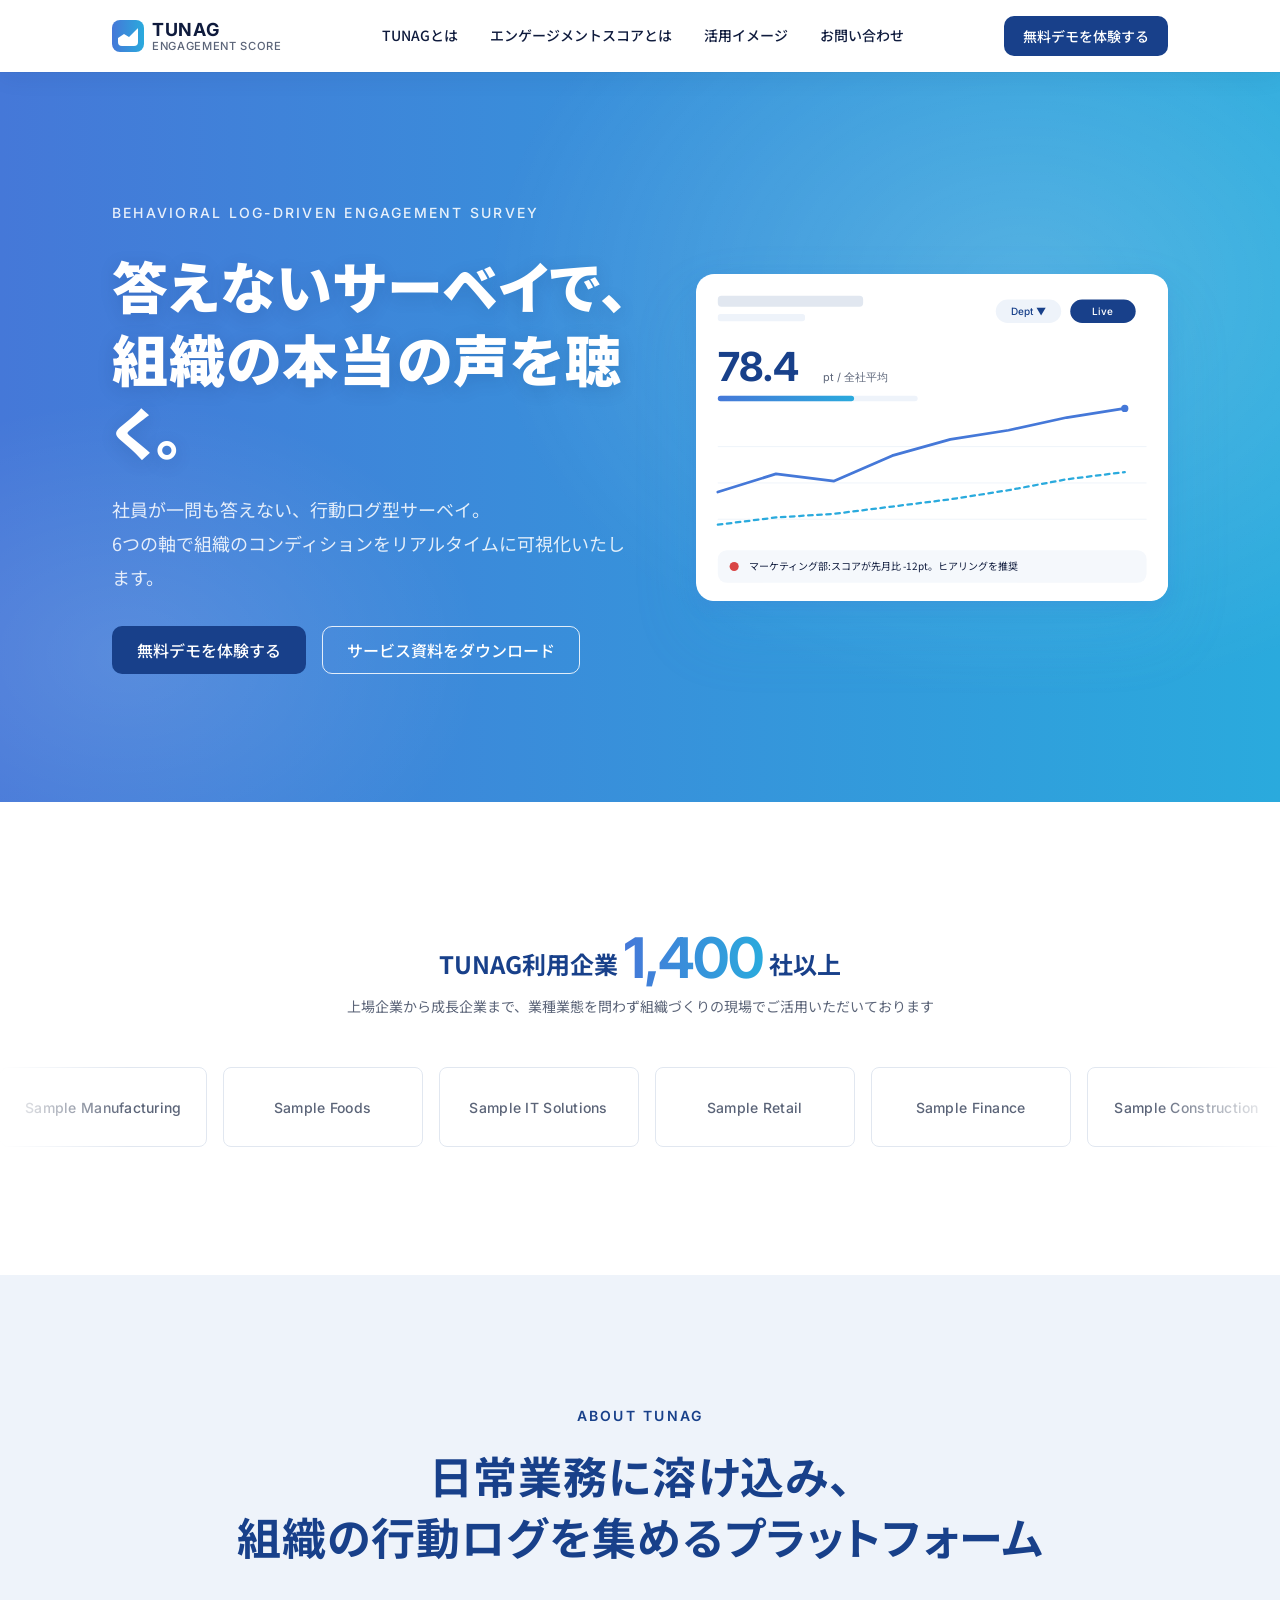
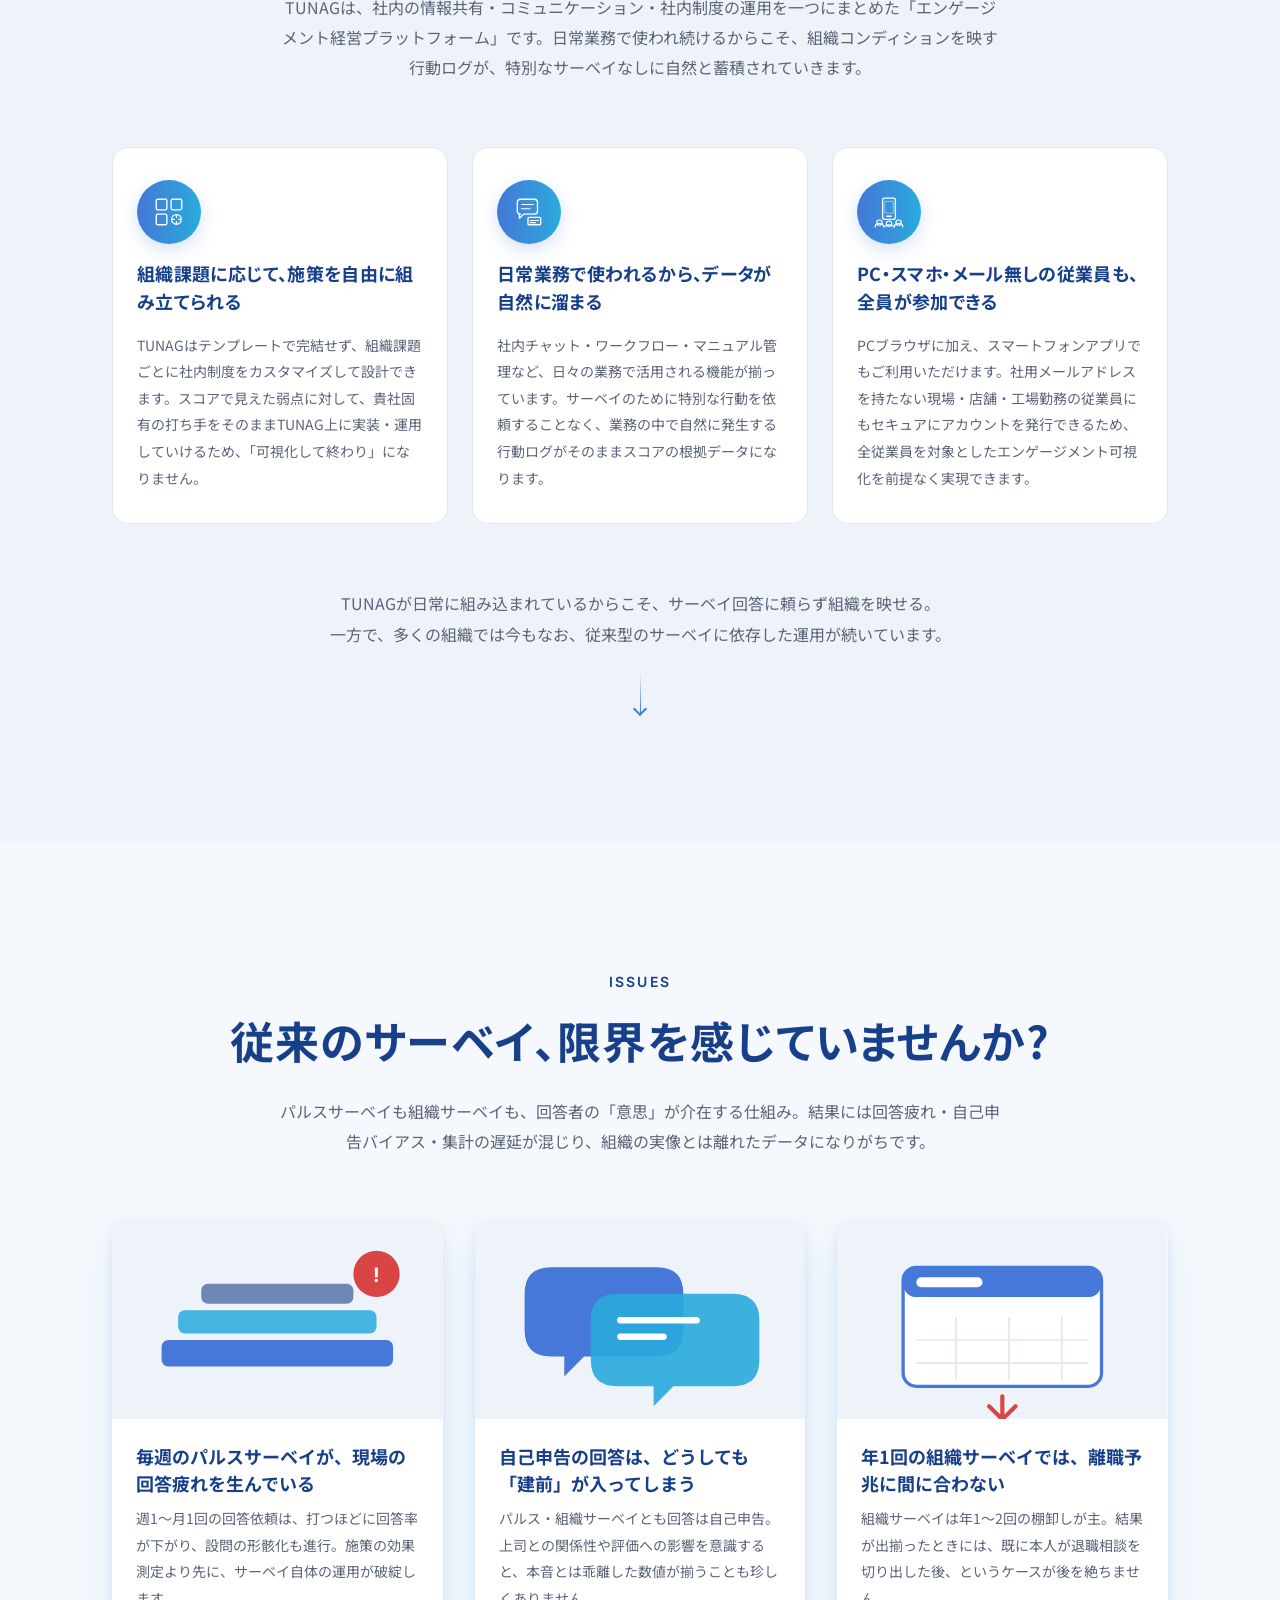
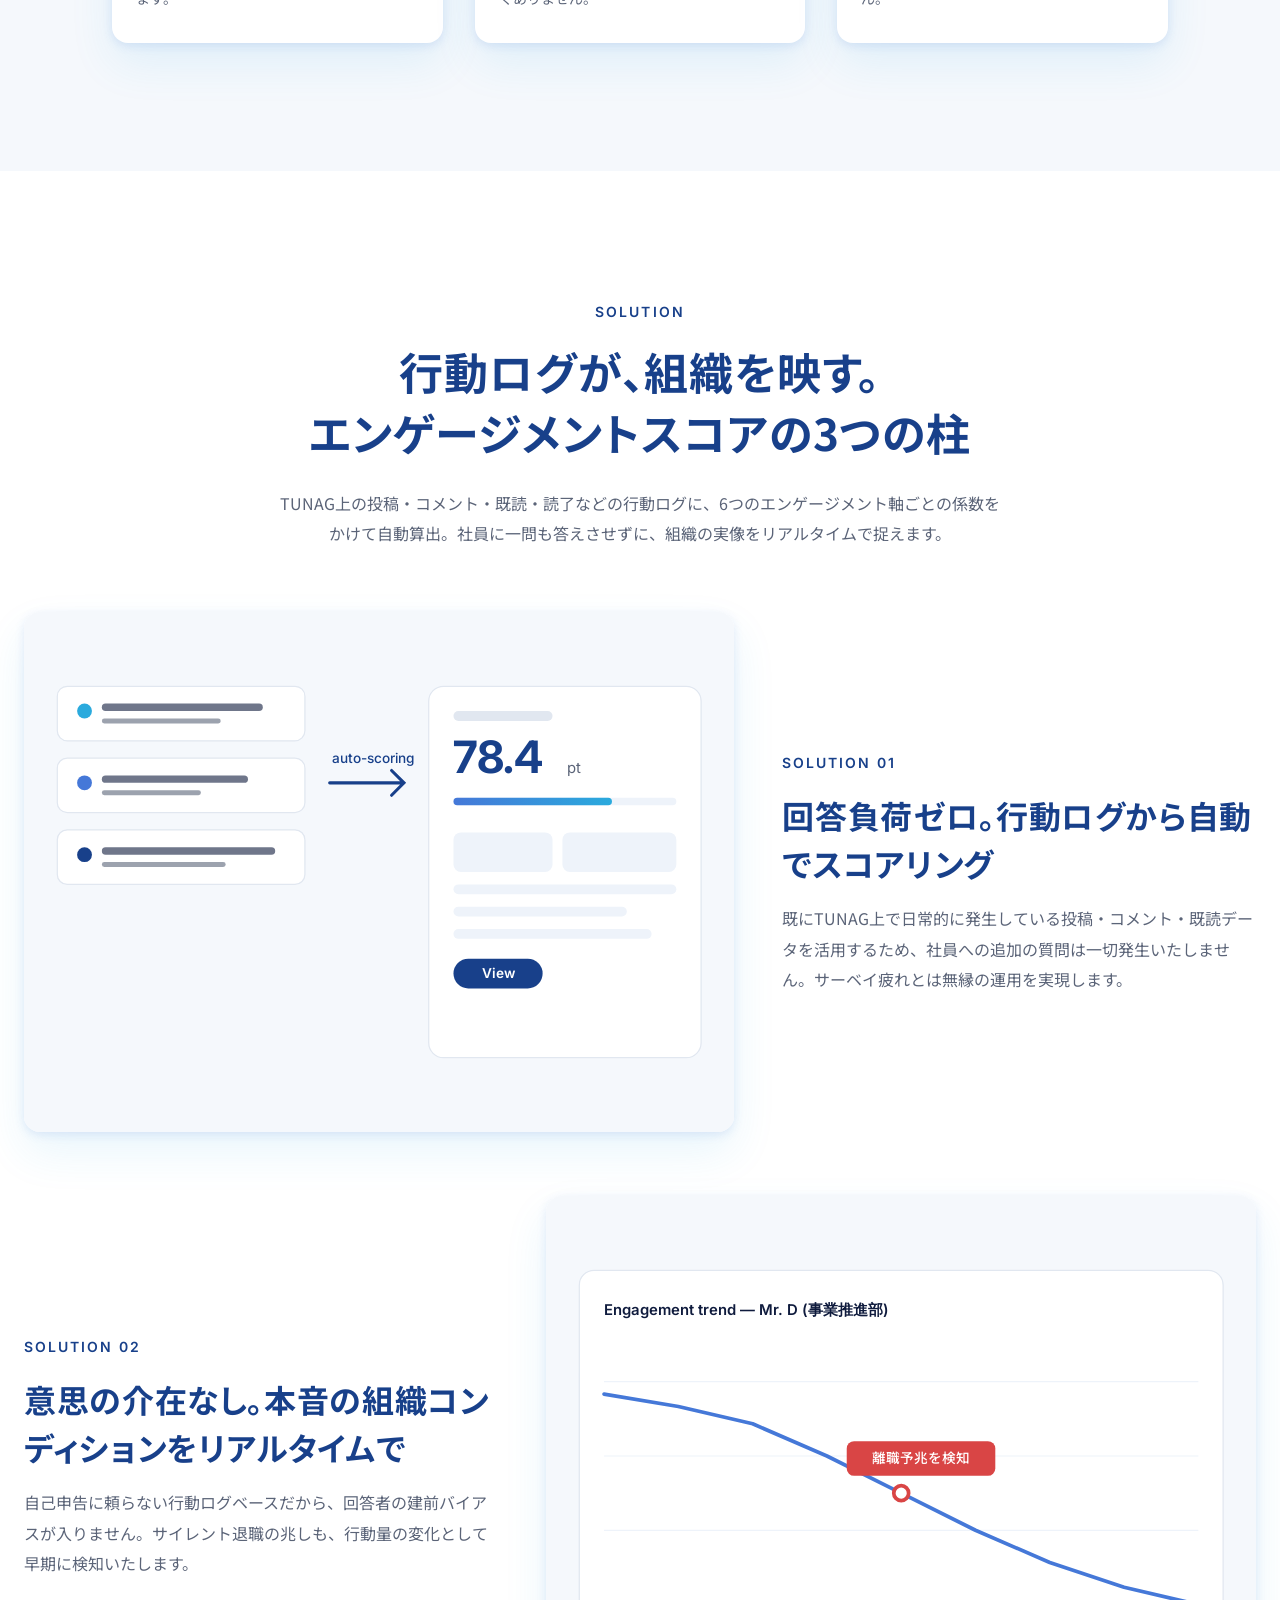
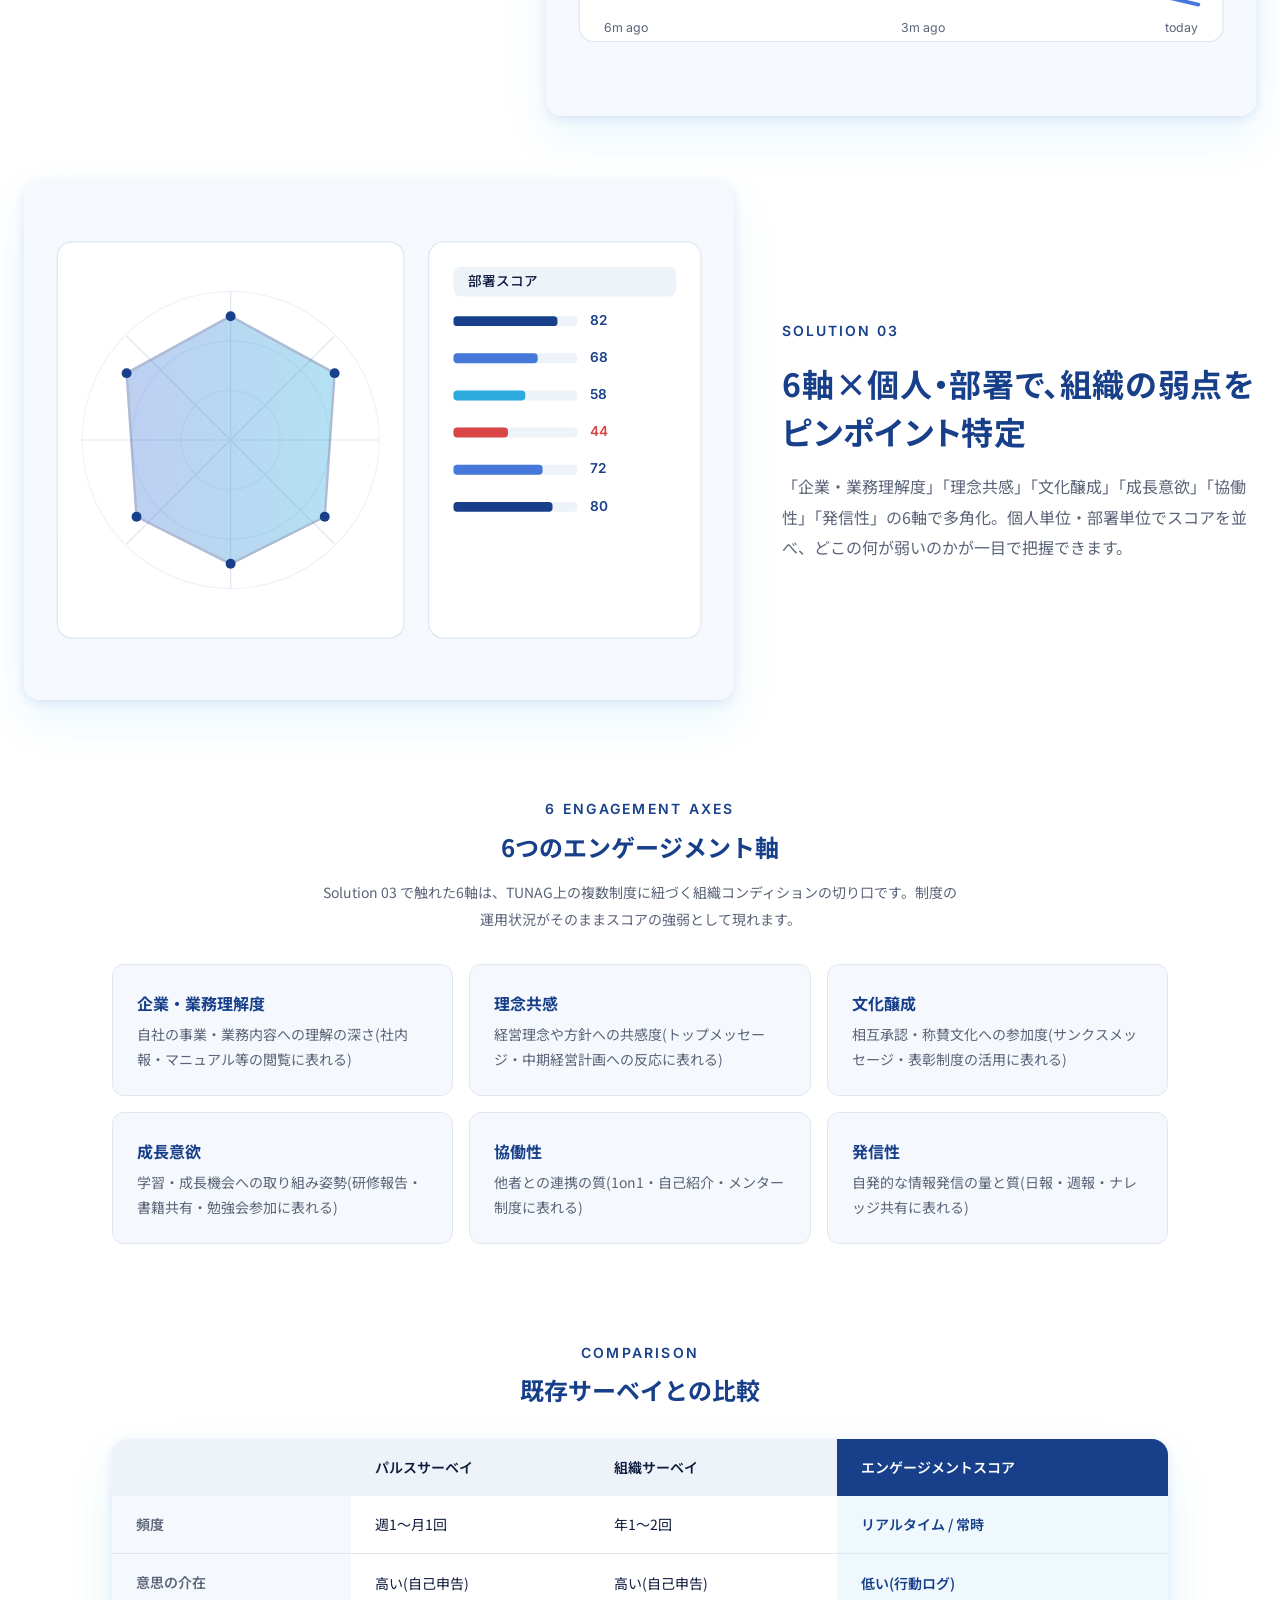
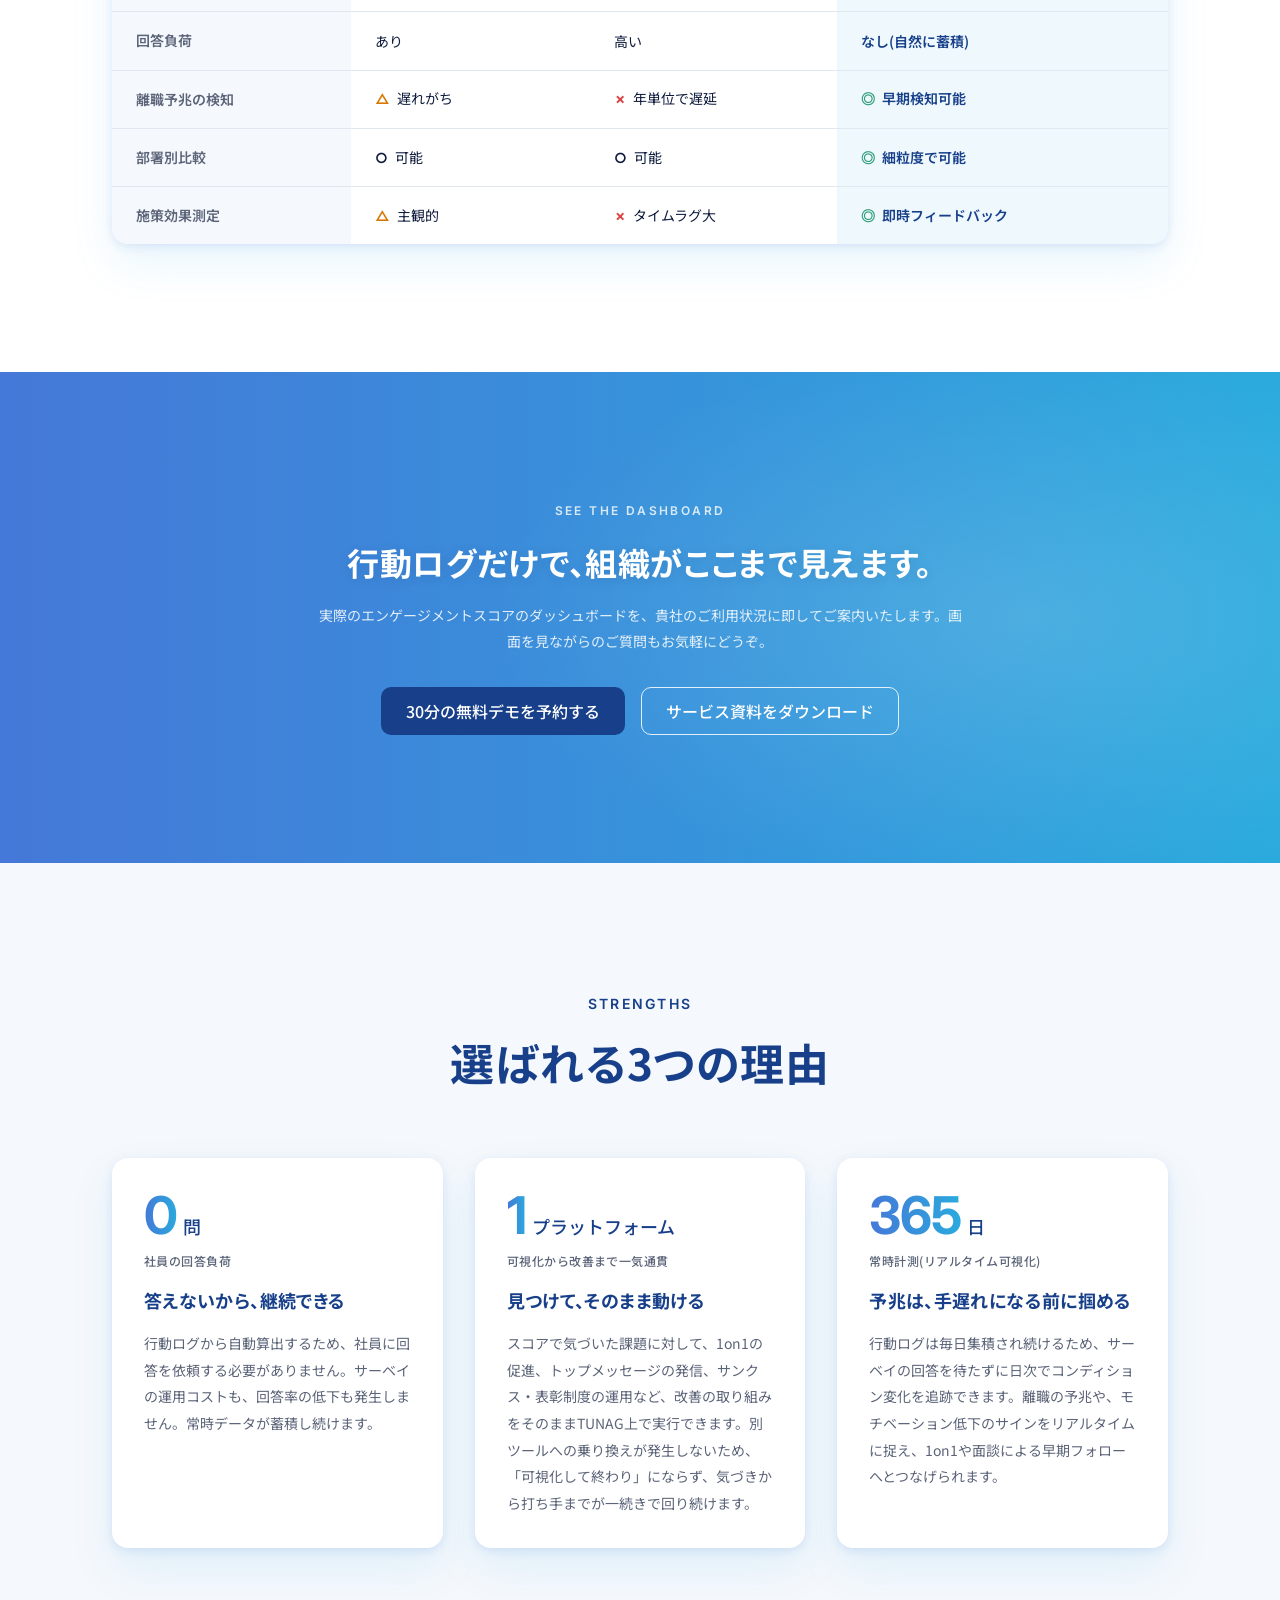
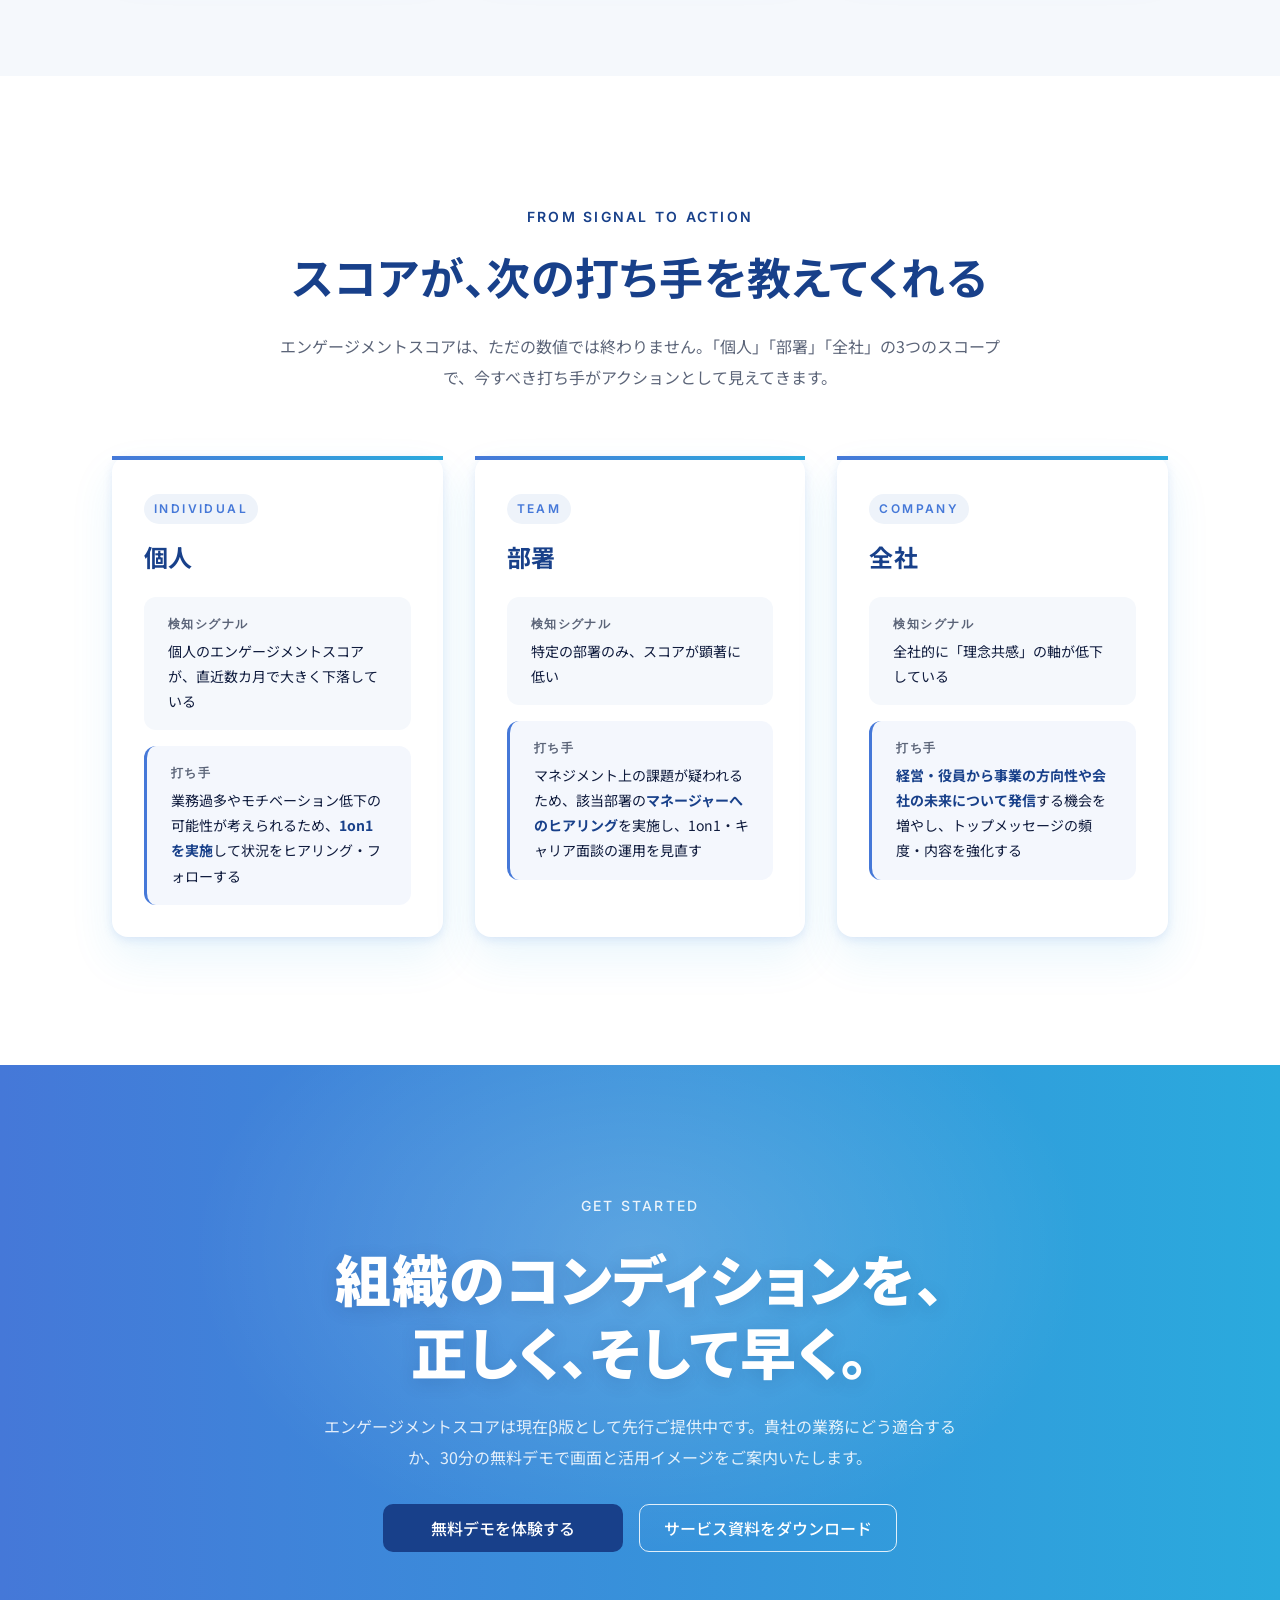
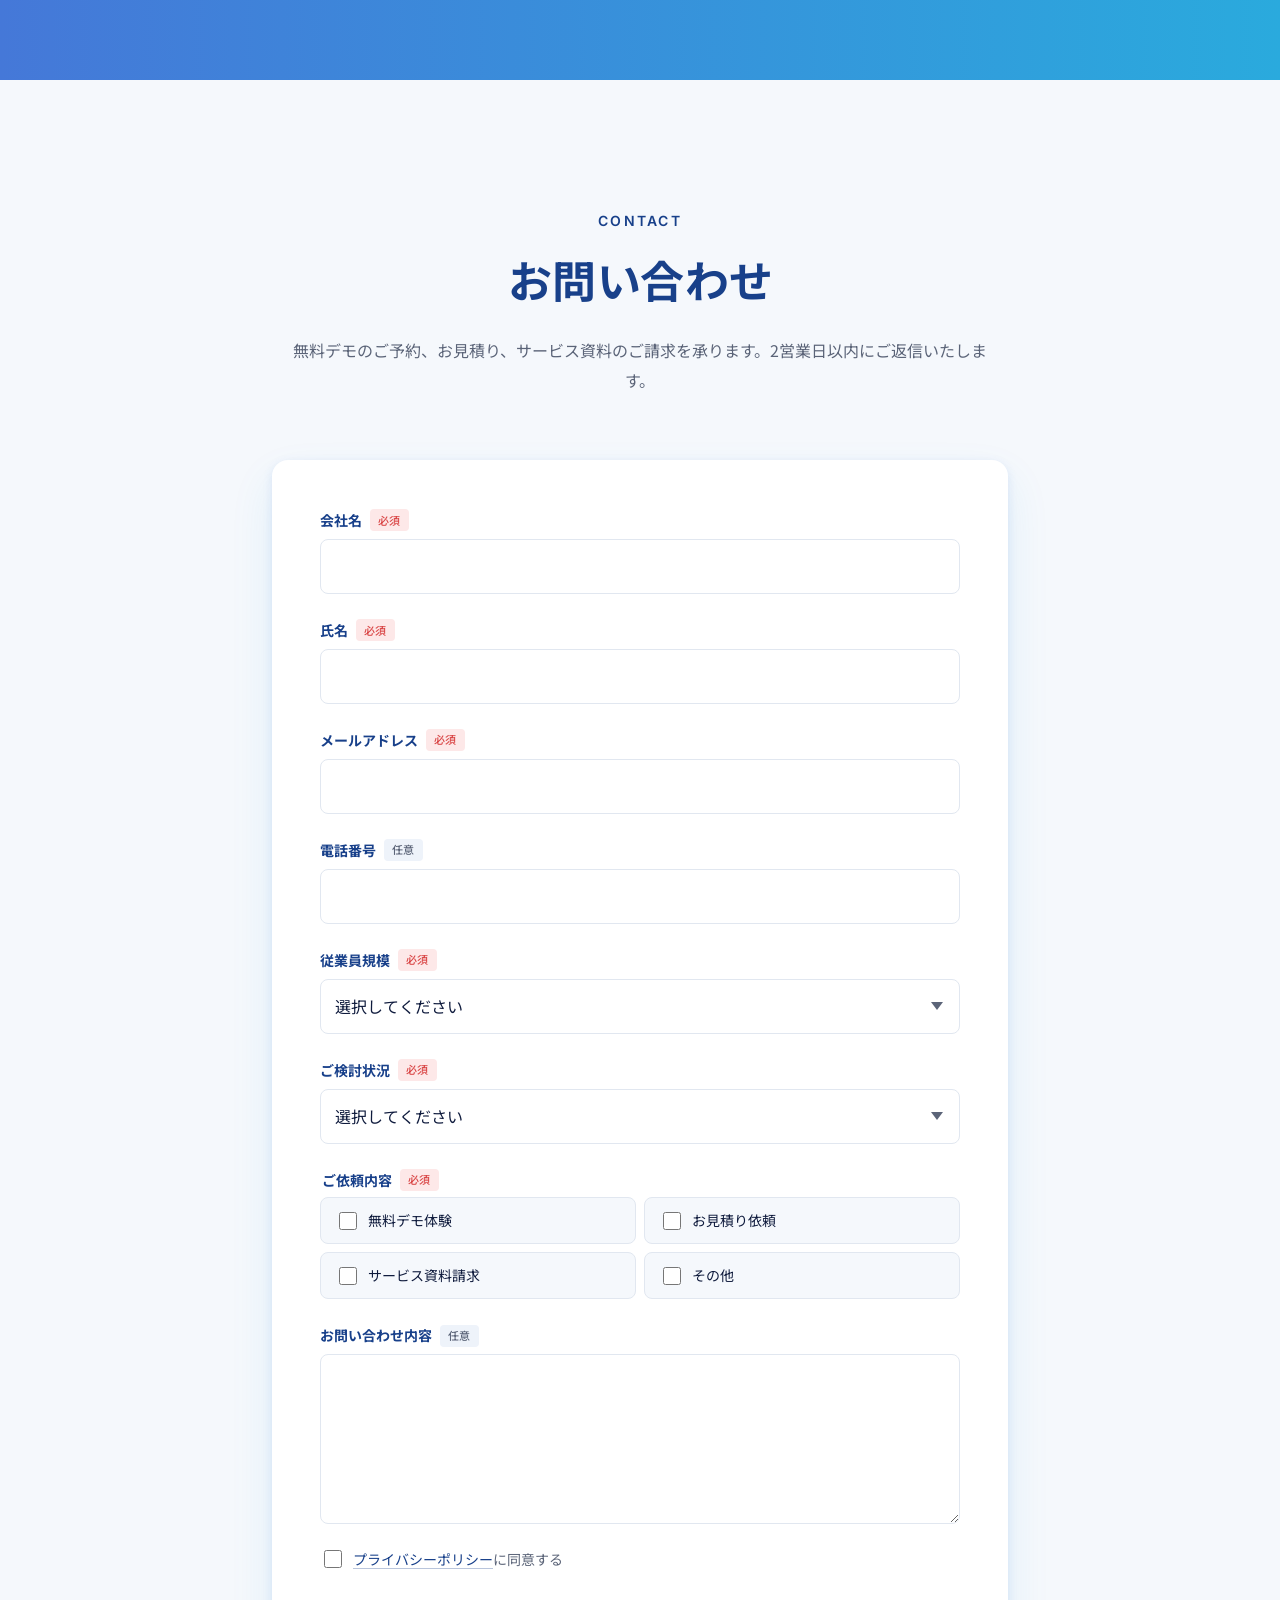
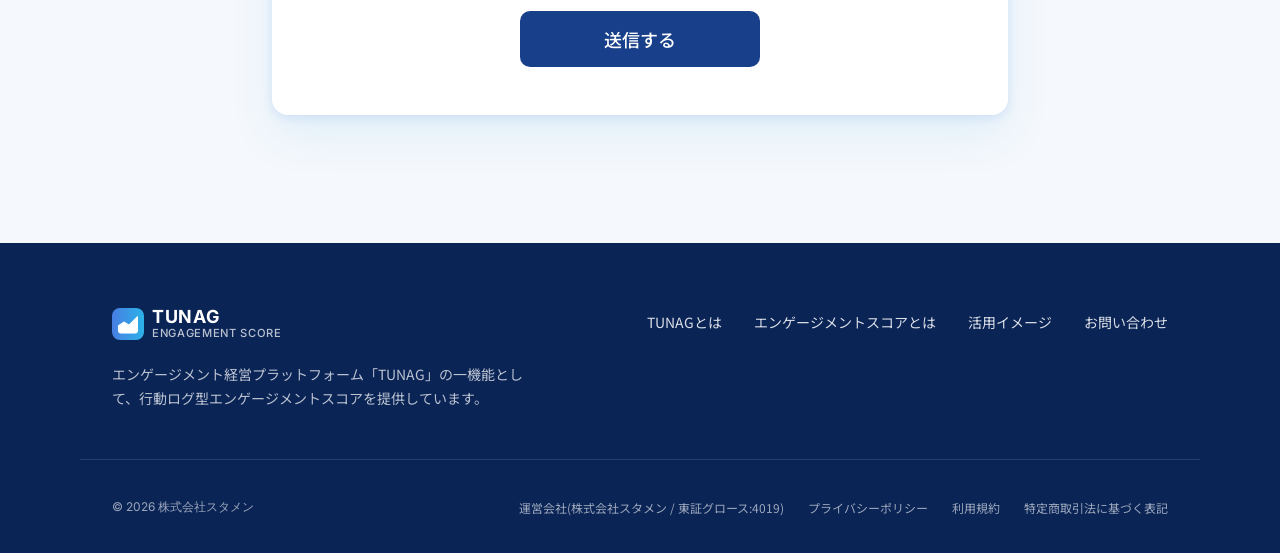
==== commit 81b21b3d: "engagement-score: Restructure — move "About TUNAG" before Issues TUNAG を知らない読者にとって「なぜ行動ログが溜まるのか」を Is" ====
--- a/engagement-score/index.html
+++ b/engagement-score/index.html
@@ -36,8 +36,8 @@
 
     <nav class="c-nav u-hide-mobile" aria-label="メインナビゲーション">
       <ul class="c-nav__list">
+        <li><a class="c-nav__link" href="#about">TUNAGとは</a></li>
         <li><a class="c-nav__link" href="#solution">エンゲージメントスコアとは</a></li>
-        <li><a class="c-nav__link" href="#axes">6つの軸</a></li>
         <li><a class="c-nav__link" href="#actions">活用イメージ</a></li>
         <li><a class="c-nav__link" href="#contact">お問い合わせ</a></li>
       </ul>
@@ -158,6 +158,87 @@
         <div class="p-logos__item" aria-hidden="true">Sample Construction</div>
         <div class="p-logos__item" aria-hidden="true">Sample Medical</div>
         <div class="p-logos__item" aria-hidden="true">Sample Logistics</div>
+      </div>
+    </div>
+  </section>
+
+  <!-- ============================================================
+       About TUNAG (TUNAGの紹介 + 3つの基盤 + Issues へのブリッジ)
+       ============================================================ -->
+  <section class="l-section l-section--cool p-about" id="about">
+    <div class="l-container">
+      <header class="c-section-head c-section-head--center">
+        <p class="c-section-head__eyebrow">About TUNAG</p>
+        <h2 class="c-section-head__title">日常業務に溶け込み、<br>組織の行動ログを集めるプラットフォーム</h2>
+        <p class="c-section-head__lead">
+          TUNAGは、社内の情報共有・コミュニケーション・社内制度の運用を一つにまとめた「エンゲージメント経営プラットフォーム」です。日常業務で使われ続けるからこそ、組織コンディションを映す行動ログが、特別なサーベイなしに自然と蓄積されていきます。
+        </p>
+      </header>
+
+      <ul class="p-about__list">
+        <li class="p-about__item">
+          <div class="p-about__icon" aria-hidden="true">
+            <svg viewBox="0 0 64 64" xmlns="http://www.w3.org/2000/svg">
+              <rect x="8" y="8" width="20" height="20" rx="3" fill="none" stroke="currentColor" stroke-width="2.5"/>
+              <rect x="36" y="8" width="20" height="20" rx="3" fill="none" stroke="currentColor" stroke-width="2.5"/>
+              <rect x="8" y="36" width="20" height="20" rx="3" fill="none" stroke="currentColor" stroke-width="2.5"/>
+              <circle cx="46" cy="46" r="9" fill="none" stroke="currentColor" stroke-width="2.5"/>
+              <line x1="46" y1="38" x2="46" y2="42" stroke="currentColor" stroke-width="2.5" stroke-linecap="round"/>
+              <line x1="46" y1="50" x2="46" y2="54" stroke="currentColor" stroke-width="2.5" stroke-linecap="round"/>
+              <line x1="38" y1="46" x2="42" y2="46" stroke="currentColor" stroke-width="2.5" stroke-linecap="round"/>
+              <line x1="50" y1="46" x2="54" y2="46" stroke="currentColor" stroke-width="2.5" stroke-linecap="round"/>
+            </svg>
+          </div>
+          <h3 class="p-about__item-title">組織課題に応じて、施策を自由に組み立てられる</h3>
+          <p class="p-about__item-text">
+            TUNAGはテンプレートで完結せず、組織課題ごとに社内制度をカスタマイズして設計できます。スコアで見えた弱点に対して、貴社固有の打ち手をそのままTUNAG上に実装・運用していけるため、「可視化して終わり」になりません。
+          </p>
+        </li>
+
+        <li class="p-about__item">
+          <div class="p-about__icon" aria-hidden="true">
+            <svg viewBox="0 0 64 64" xmlns="http://www.w3.org/2000/svg">
+              <path d="M 10 14 Q 10 8 16 8 L 42 8 Q 48 8 48 14 L 48 30 Q 48 36 42 36 L 22 36 L 14 44 L 14 36 L 16 36 Q 10 36 10 30 Z" fill="none" stroke="currentColor" stroke-width="2.5" stroke-linejoin="round"/>
+              <line x1="18" y1="18" x2="40" y2="18" stroke="currentColor" stroke-width="2" stroke-linecap="round"/>
+              <line x1="18" y1="26" x2="34" y2="26" stroke="currentColor" stroke-width="2" stroke-linecap="round"/>
+              <rect x="30" y="42" width="24" height="14" rx="2" fill="none" stroke="currentColor" stroke-width="2.5"/>
+              <line x1="34" y1="48" x2="50" y2="48" stroke="currentColor" stroke-width="2" stroke-linecap="round"/>
+              <line x1="34" y1="52" x2="44" y2="52" stroke="currentColor" stroke-width="2" stroke-linecap="round"/>
+            </svg>
+          </div>
+          <h3 class="p-about__item-title">日常業務で使われるから、データが自然に溜まる</h3>
+          <p class="p-about__item-text">
+            社内チャット・ワークフロー・マニュアル管理など、日々の業務で活用される機能が揃っています。サーベイのために特別な行動を依頼することなく、業務の中で自然に発生する行動ログがそのままスコアの根拠データになります。
+          </p>
+        </li>
+
+        <li class="p-about__item">
+          <div class="p-about__icon" aria-hidden="true">
+            <svg viewBox="0 0 64 64" xmlns="http://www.w3.org/2000/svg">
+              <rect x="20" y="6" width="24" height="40" rx="4" fill="none" stroke="currentColor" stroke-width="2.5"/>
+              <line x1="28" y1="40" x2="36" y2="40" stroke="currentColor" stroke-width="2.5" stroke-linecap="round"/>
+              <rect x="24" y="12" width="16" height="22" rx="1" fill="none" stroke="currentColor" stroke-width="1.5" opacity="0.6"/>
+              <circle cx="14" cy="52" r="5" fill="none" stroke="currentColor" stroke-width="2.2"/>
+              <path d="M 6 60 Q 6 54 14 54 Q 22 54 22 60" fill="none" stroke="currentColor" stroke-width="2.2" stroke-linecap="round"/>
+              <circle cx="32" cy="54" r="5" fill="none" stroke="currentColor" stroke-width="2.2"/>
+              <path d="M 24 60 Q 24 56 32 56 Q 40 56 40 60" fill="none" stroke="currentColor" stroke-width="2.2" stroke-linecap="round"/>
+              <circle cx="50" cy="52" r="5" fill="none" stroke="currentColor" stroke-width="2.2"/>
+              <path d="M 42 60 Q 42 54 50 54 Q 58 54 58 60" fill="none" stroke="currentColor" stroke-width="2.2" stroke-linecap="round"/>
+            </svg>
+          </div>
+          <h3 class="p-about__item-title">PC・スマホ・メール無しの従業員も、全員が参加できる</h3>
+          <p class="p-about__item-text">
+            PCブラウザに加え、スマートフォンアプリでもご利用いただけます。社用メールアドレスを持たない現場・店舗・工場勤務の従業員にもセキュアにアカウントを発行できるため、全従業員を対象としたエンゲージメント可視化を前提なく実現できます。
+          </p>
+        </li>
+      </ul>
+
+      <div class="p-about__bridge">
+        <p class="p-about__bridge-text">
+          TUNAGが日常に組み込まれているからこそ、サーベイ回答に頼らず組織を映せる。<br>
+          一方で、多くの組織では今もなお、従来型のサーベイに依存した運用が続いています。
+        </p>
+        <span class="p-about__bridge-arrow" aria-hidden="true"></span>
       </div>
     </div>
   </section>
@@ -539,79 +620,6 @@
   </section>
 
   <!-- ============================================================
-       Platform (TUNAG プラットフォームの土台)
-       ============================================================ -->
-  <section class="l-section l-section--white p-platform" id="platform">
-    <div class="l-container">
-      <header class="c-section-head c-section-head--center">
-        <p class="c-section-head__eyebrow">Why TUNAG</p>
-        <h2 class="c-section-head__title">スコアの土台は、TUNAGそのものです</h2>
-        <p class="c-section-head__lead">
-          行動ログが本当に溜まり、見えた課題がそのまま施策に動くのは、TUNAGが組織運営の土台として日常業務に組み込まれているからです。エンゲージメントスコアを支える、TUNAGならではの3つの基盤。
-        </p>
-      </header>
-
-      <ul class="p-platform__list">
-        <li class="p-platform__item">
-          <div class="p-platform__icon" aria-hidden="true">
-            <svg viewBox="0 0 64 64" xmlns="http://www.w3.org/2000/svg">
-              <rect x="8" y="8" width="20" height="20" rx="3" fill="none" stroke="currentColor" stroke-width="2.5"/>
-              <rect x="36" y="8" width="20" height="20" rx="3" fill="none" stroke="currentColor" stroke-width="2.5"/>
-              <rect x="8" y="36" width="20" height="20" rx="3" fill="none" stroke="currentColor" stroke-width="2.5"/>
-              <circle cx="46" cy="46" r="9" fill="none" stroke="currentColor" stroke-width="2.5"/>
-              <line x1="46" y1="38" x2="46" y2="42" stroke="currentColor" stroke-width="2.5" stroke-linecap="round"/>
-              <line x1="46" y1="50" x2="46" y2="54" stroke="currentColor" stroke-width="2.5" stroke-linecap="round"/>
-              <line x1="38" y1="46" x2="42" y2="46" stroke="currentColor" stroke-width="2.5" stroke-linecap="round"/>
-              <line x1="50" y1="46" x2="54" y2="46" stroke="currentColor" stroke-width="2.5" stroke-linecap="round"/>
-            </svg>
-          </div>
-          <h3 class="p-platform__item-title">組織課題に応じて、施策を自由に組み立てられる</h3>
-          <p class="p-platform__item-text">
-            TUNAGはテンプレートで完結せず、組織課題ごとに社内制度をカスタマイズして設計できます。スコアで見えた弱点に対して、貴社固有の打ち手をそのままTUNAG上に実装・運用していけるため、「可視化して終わり」になりません。
-          </p>
-        </li>
-
-        <li class="p-platform__item">
-          <div class="p-platform__icon" aria-hidden="true">
-            <svg viewBox="0 0 64 64" xmlns="http://www.w3.org/2000/svg">
-              <path d="M 10 14 Q 10 8 16 8 L 42 8 Q 48 8 48 14 L 48 30 Q 48 36 42 36 L 22 36 L 14 44 L 14 36 L 16 36 Q 10 36 10 30 Z" fill="none" stroke="currentColor" stroke-width="2.5" stroke-linejoin="round"/>
-              <line x1="18" y1="18" x2="40" y2="18" stroke="currentColor" stroke-width="2" stroke-linecap="round"/>
-              <line x1="18" y1="26" x2="34" y2="26" stroke="currentColor" stroke-width="2" stroke-linecap="round"/>
-              <rect x="30" y="42" width="24" height="14" rx="2" fill="none" stroke="currentColor" stroke-width="2.5"/>
-              <line x1="34" y1="48" x2="50" y2="48" stroke="currentColor" stroke-width="2" stroke-linecap="round"/>
-              <line x1="34" y1="52" x2="44" y2="52" stroke="currentColor" stroke-width="2" stroke-linecap="round"/>
-            </svg>
-          </div>
-          <h3 class="p-platform__item-title">日常業務で使われるから、データが自然に溜まる</h3>
-          <p class="p-platform__item-text">
-            社内チャット・ワークフロー・マニュアル管理など、日々の業務で活用される機能が揃っています。サーベイのために特別な行動を依頼することなく、業務の中で自然に発生する行動ログがそのままスコアの根拠データになります。
-          </p>
-        </li>
-
-        <li class="p-platform__item">
-          <div class="p-platform__icon" aria-hidden="true">
-            <svg viewBox="0 0 64 64" xmlns="http://www.w3.org/2000/svg">
-              <rect x="20" y="6" width="24" height="40" rx="4" fill="none" stroke="currentColor" stroke-width="2.5"/>
-              <line x1="28" y1="40" x2="36" y2="40" stroke="currentColor" stroke-width="2.5" stroke-linecap="round"/>
-              <rect x="24" y="12" width="16" height="22" rx="1" fill="none" stroke="currentColor" stroke-width="1.5" opacity="0.6"/>
-              <circle cx="14" cy="52" r="5" fill="none" stroke="currentColor" stroke-width="2.2"/>
-              <path d="M 6 60 Q 6 54 14 54 Q 22 54 22 60" fill="none" stroke="currentColor" stroke-width="2.2" stroke-linecap="round"/>
-              <circle cx="32" cy="54" r="5" fill="none" stroke="currentColor" stroke-width="2.2"/>
-              <path d="M 24 60 Q 24 56 32 56 Q 40 56 40 60" fill="none" stroke="currentColor" stroke-width="2.2" stroke-linecap="round"/>
-              <circle cx="50" cy="52" r="5" fill="none" stroke="currentColor" stroke-width="2.2"/>
-              <path d="M 42 60 Q 42 54 50 54 Q 58 54 58 60" fill="none" stroke="currentColor" stroke-width="2.2" stroke-linecap="round"/>
-            </svg>
-          </div>
-          <h3 class="p-platform__item-title">PC・スマホ・メール無しの従業員も、全員が参加できる</h3>
-          <p class="p-platform__item-text">
-            PCブラウザに加え、スマートフォンアプリでもご利用いただけます。社用メールアドレスを持たない現場・店舗・工場勤務の従業員にもセキュアにアカウントを発行できるため、全従業員を対象としたエンゲージメント可視化を前提なく実現できます。
-          </p>
-        </li>
-      </ul>
-    </div>
-  </section>
-
-  <!-- ============================================================
        Actions (スコアが導くアクション)
        ============================================================ -->
   <section class="l-section l-section--white p-actions" id="actions">
@@ -803,8 +811,8 @@
 
     <nav class="l-footer__nav" aria-label="フッターナビゲーション">
       <ul>
+        <li><a href="#about">TUNAGとは</a></li>
         <li><a href="#solution">エンゲージメントスコアとは</a></li>
-        <li><a href="#axes">6つの軸</a></li>
         <li><a href="#actions">活用イメージ</a></li>
         <li><a href="#contact">お問い合わせ</a></li>
       </ul>
--- a/engagement-score/style.css
+++ b/engagement-score/style.css
@@ -910,14 +910,14 @@
   line-height: 1.9;
 }
 
-/* ---------- p-platform ---------- */
-.p-platform__list {
+/* ---------- p-about ---------- */
+.p-about__list {
   display: grid;
   grid-template-columns: 1fr;
   gap: var(--space-3);
 }
-.p-platform__item {
-  background: var(--color-bg-soft);
+.p-about__item {
+  background: #ffffff;
   border: 1px solid var(--color-border);
   border-radius: var(--radius-lg);
   padding: var(--space-4) var(--space-3);
@@ -926,13 +926,12 @@
   align-items: flex-start;
   transition: transform .2s ease, box-shadow .2s ease, border-color .2s ease;
 }
-.p-platform__item:hover {
+.p-about__item:hover {
   transform: translateY(-2px);
   box-shadow: var(--shadow-card);
   border-color: transparent;
-  background: #ffffff;
-}
-.p-platform__icon {
+}
+.p-about__icon {
   display: inline-flex;
   align-items: center;
   justify-content: center;
@@ -945,11 +944,11 @@
   flex-shrink: 0;
   box-shadow: 0 6px 18px rgba(69, 120, 216, 0.22);
 }
-.p-platform__icon svg {
+.p-about__icon svg {
   width: 34px;
   height: 34px;
 }
-.p-platform__item-title {
+.p-about__item-title {
   font-family: var(--font-jp);
   font-size: var(--text-lg);
   font-weight: 700;
@@ -959,10 +958,45 @@
   letter-spacing: 0.02em;
   font-feature-settings: "palt" 1;
 }
-.p-platform__item-text {
+.p-about__item-text {
   font-size: var(--text-sm);
   color: var(--color-text-mute);
   line-height: 1.9;
+}
+
+/* About → Issues へのブリッジコピー */
+.p-about__bridge {
+  margin-top: var(--space-8);
+  text-align: center;
+  display: flex;
+  flex-direction: column;
+  align-items: center;
+  gap: var(--space-3);
+}
+.p-about__bridge-text {
+  font-size: var(--text-base);
+  color: var(--color-text-mute);
+  line-height: 1.9;
+  max-width: 640px;
+}
+.p-about__bridge-arrow {
+  display: block;
+  width: 1px;
+  height: 40px;
+  background: linear-gradient(180deg, transparent, var(--color-brand-blue));
+  position: relative;
+}
+.p-about__bridge-arrow::after {
+  content: "";
+  position: absolute;
+  left: 50%;
+  bottom: 0;
+  width: 10px;
+  height: 10px;
+  border-right: 2px solid var(--color-brand-blue);
+  border-bottom: 2px solid var(--color-brand-blue);
+  transform: translateX(-50%) rotate(45deg);
+  margin-bottom: -1px;
 }
 
 /* ---------- p-actions ---------- */
@@ -1230,8 +1264,8 @@
   /* Strengths */
   .p-strengths__list { grid-template-columns: repeat(3, 1fr); }
 
-  /* Platform */
-  .p-platform__list { grid-template-columns: repeat(3, 1fr); }
+  /* About */
+  .p-about__list { grid-template-columns: repeat(3, 1fr); }
 
   /* Actions */
   .p-actions__list { grid-template-columns: repeat(3, 1fr); }
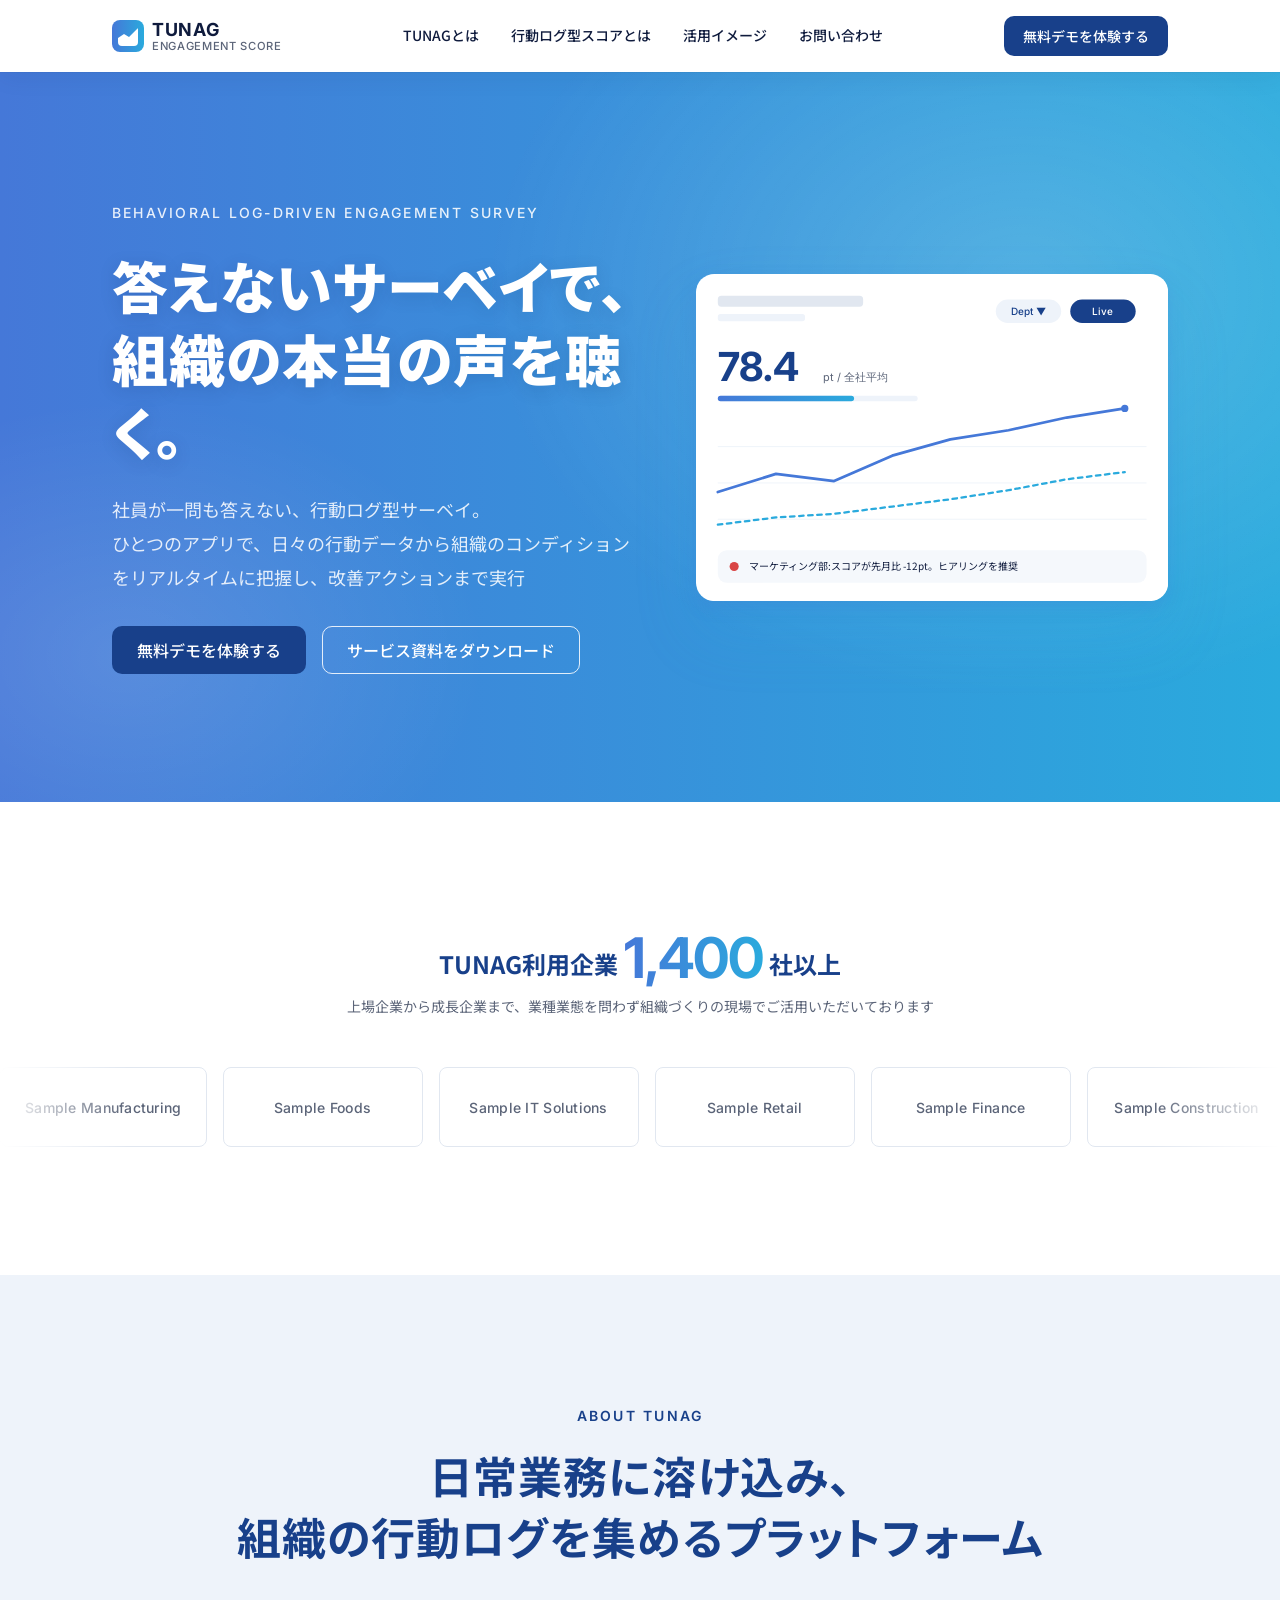
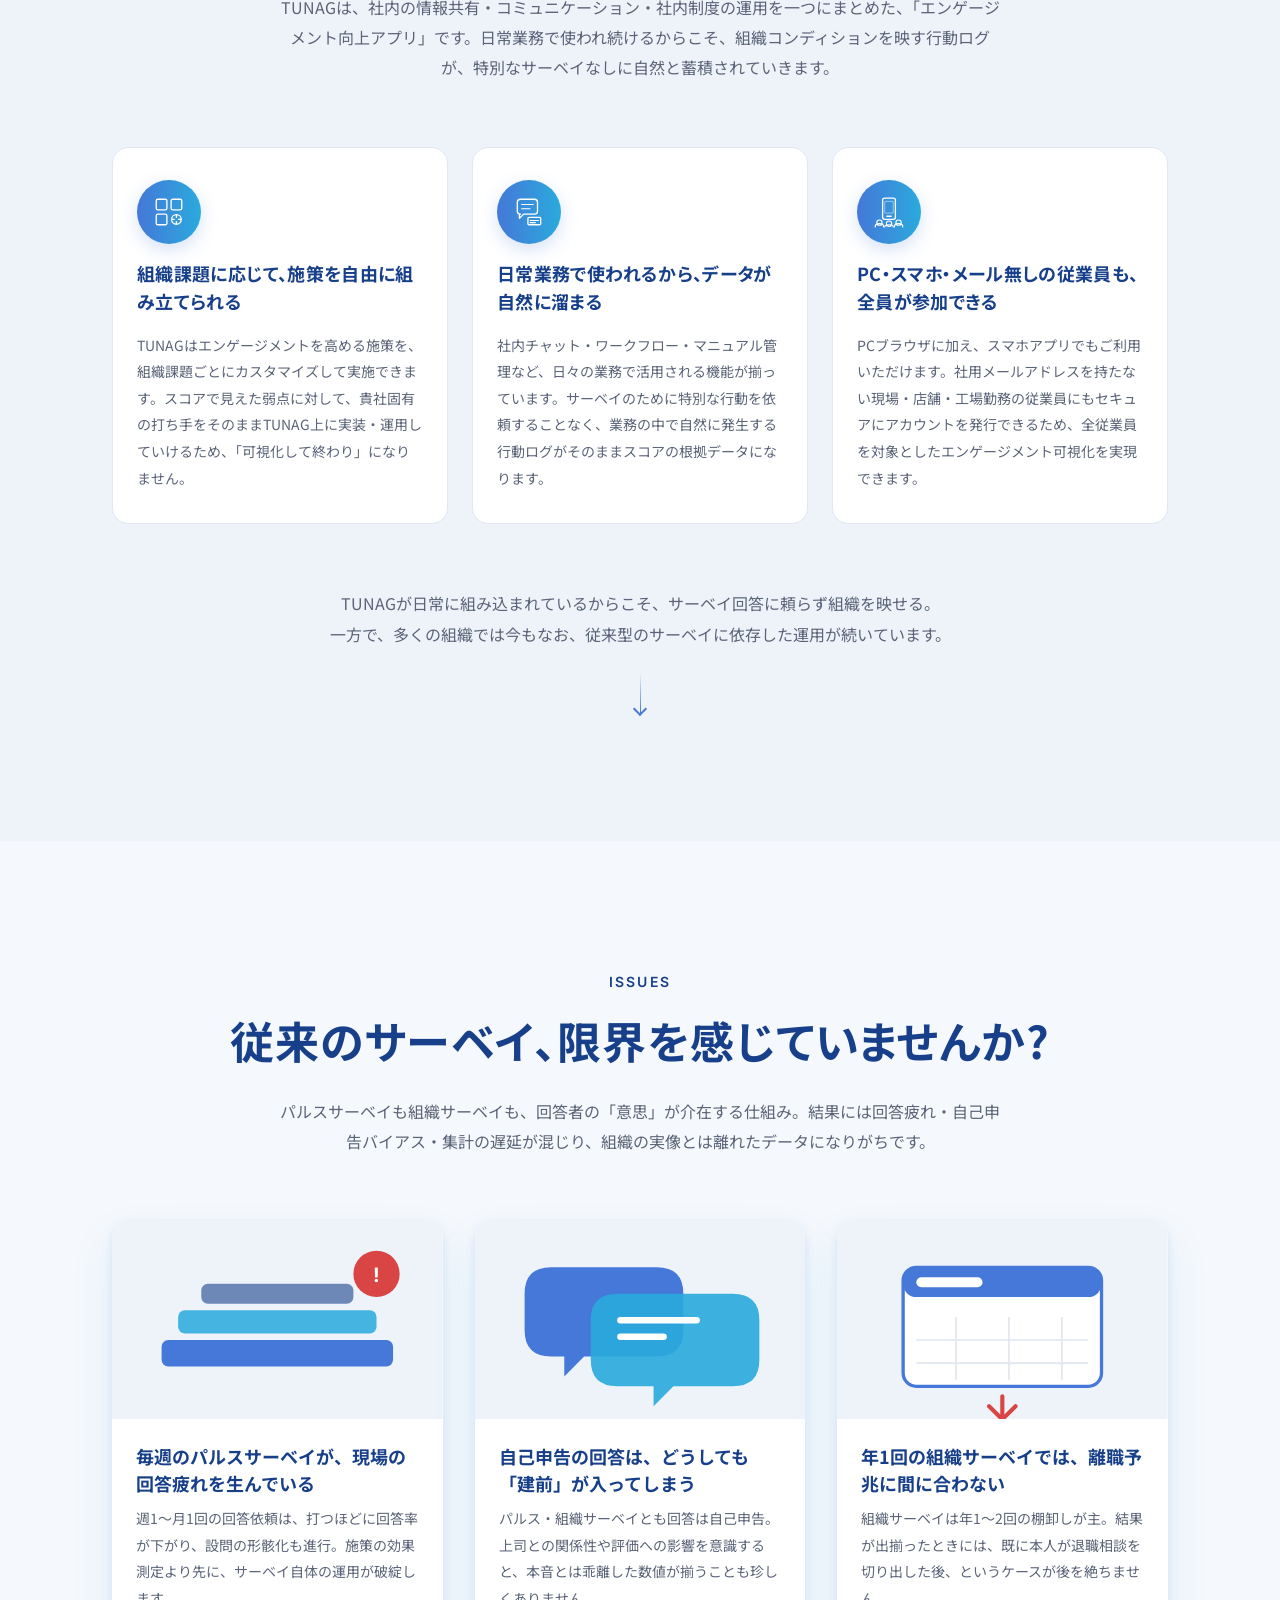
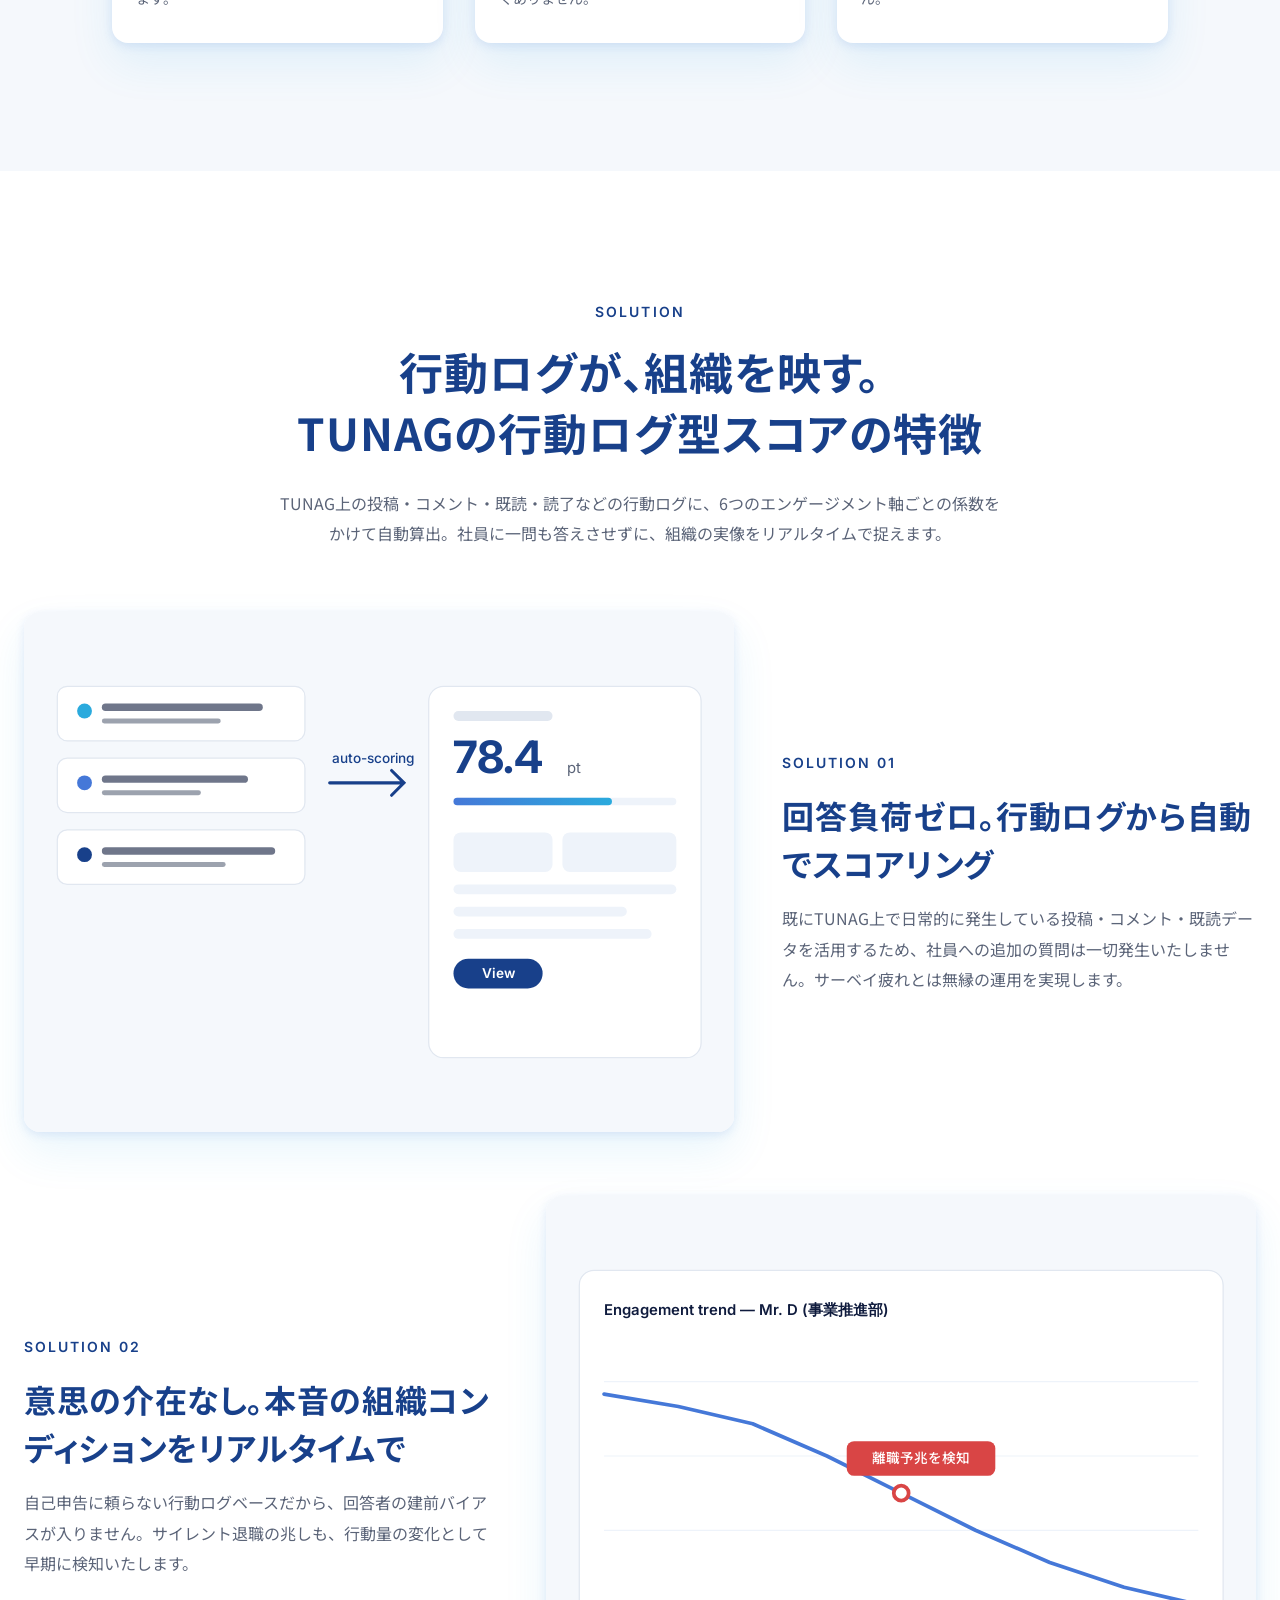
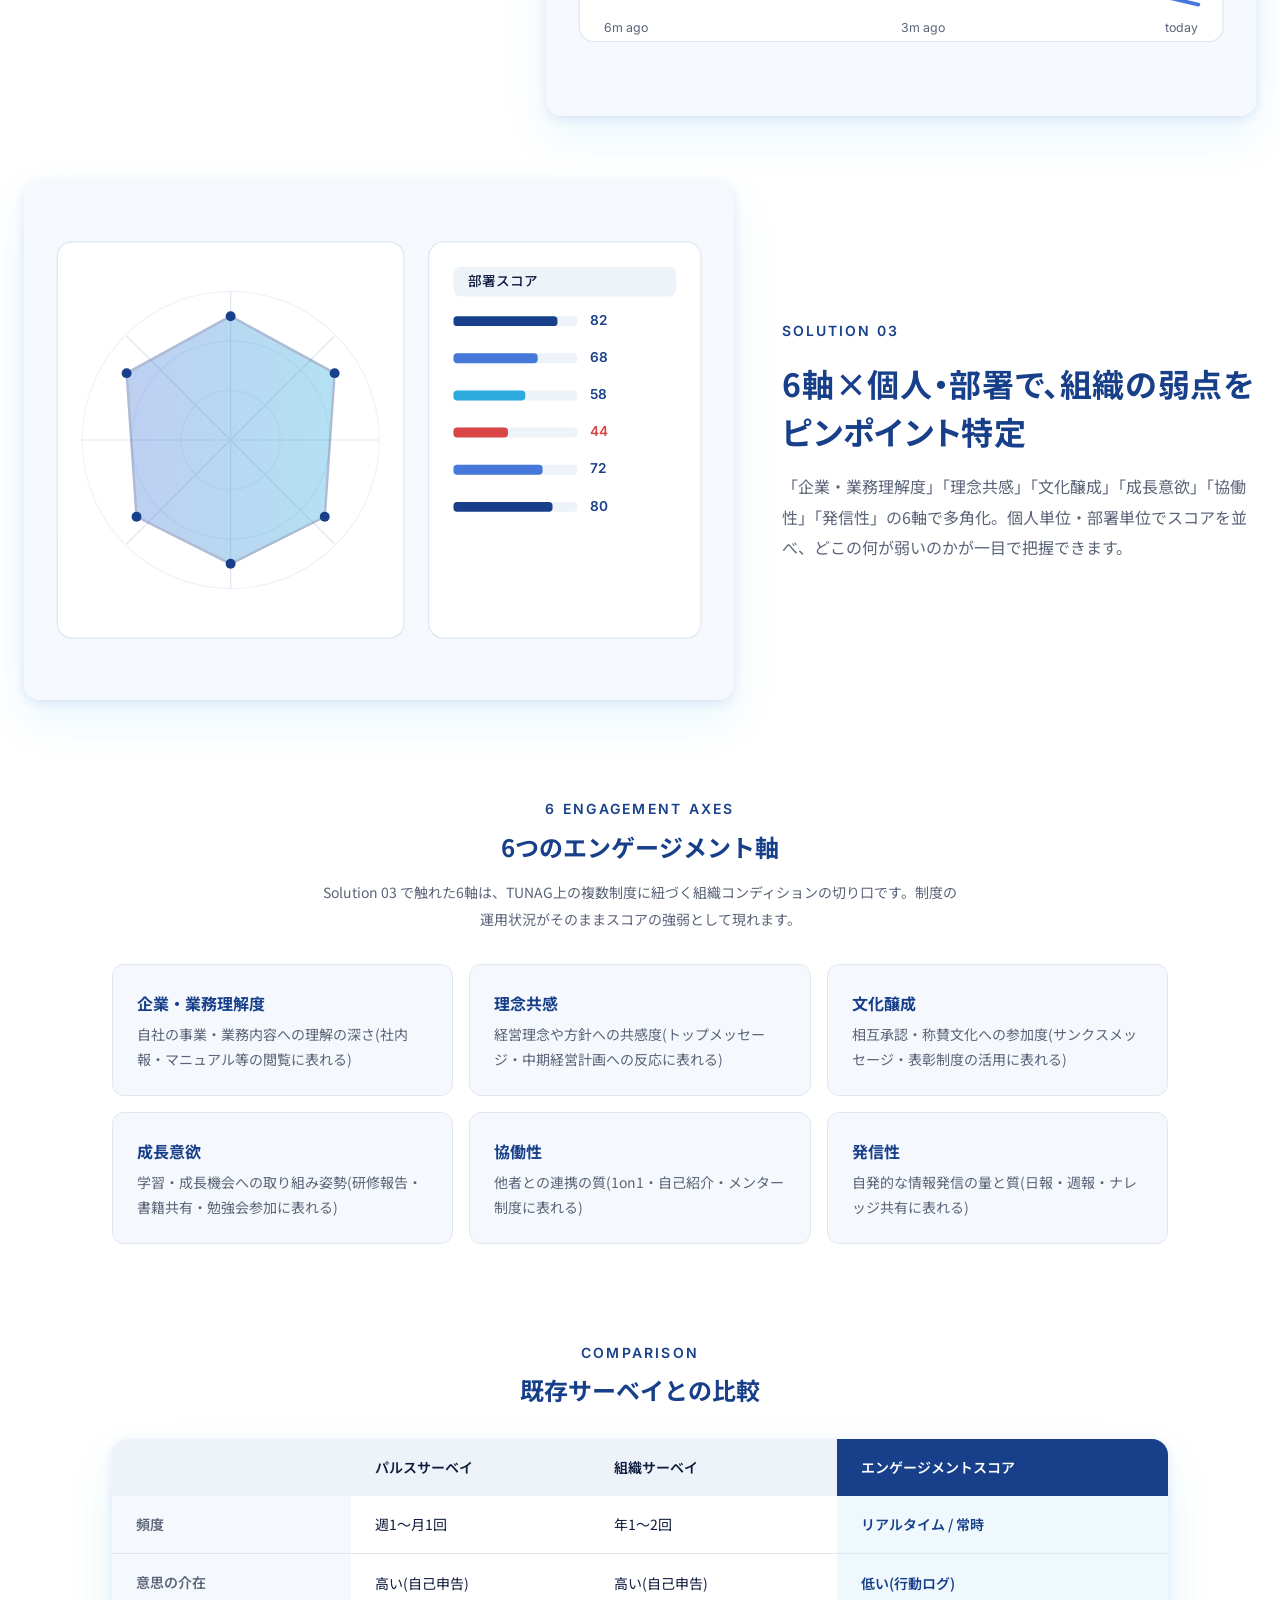
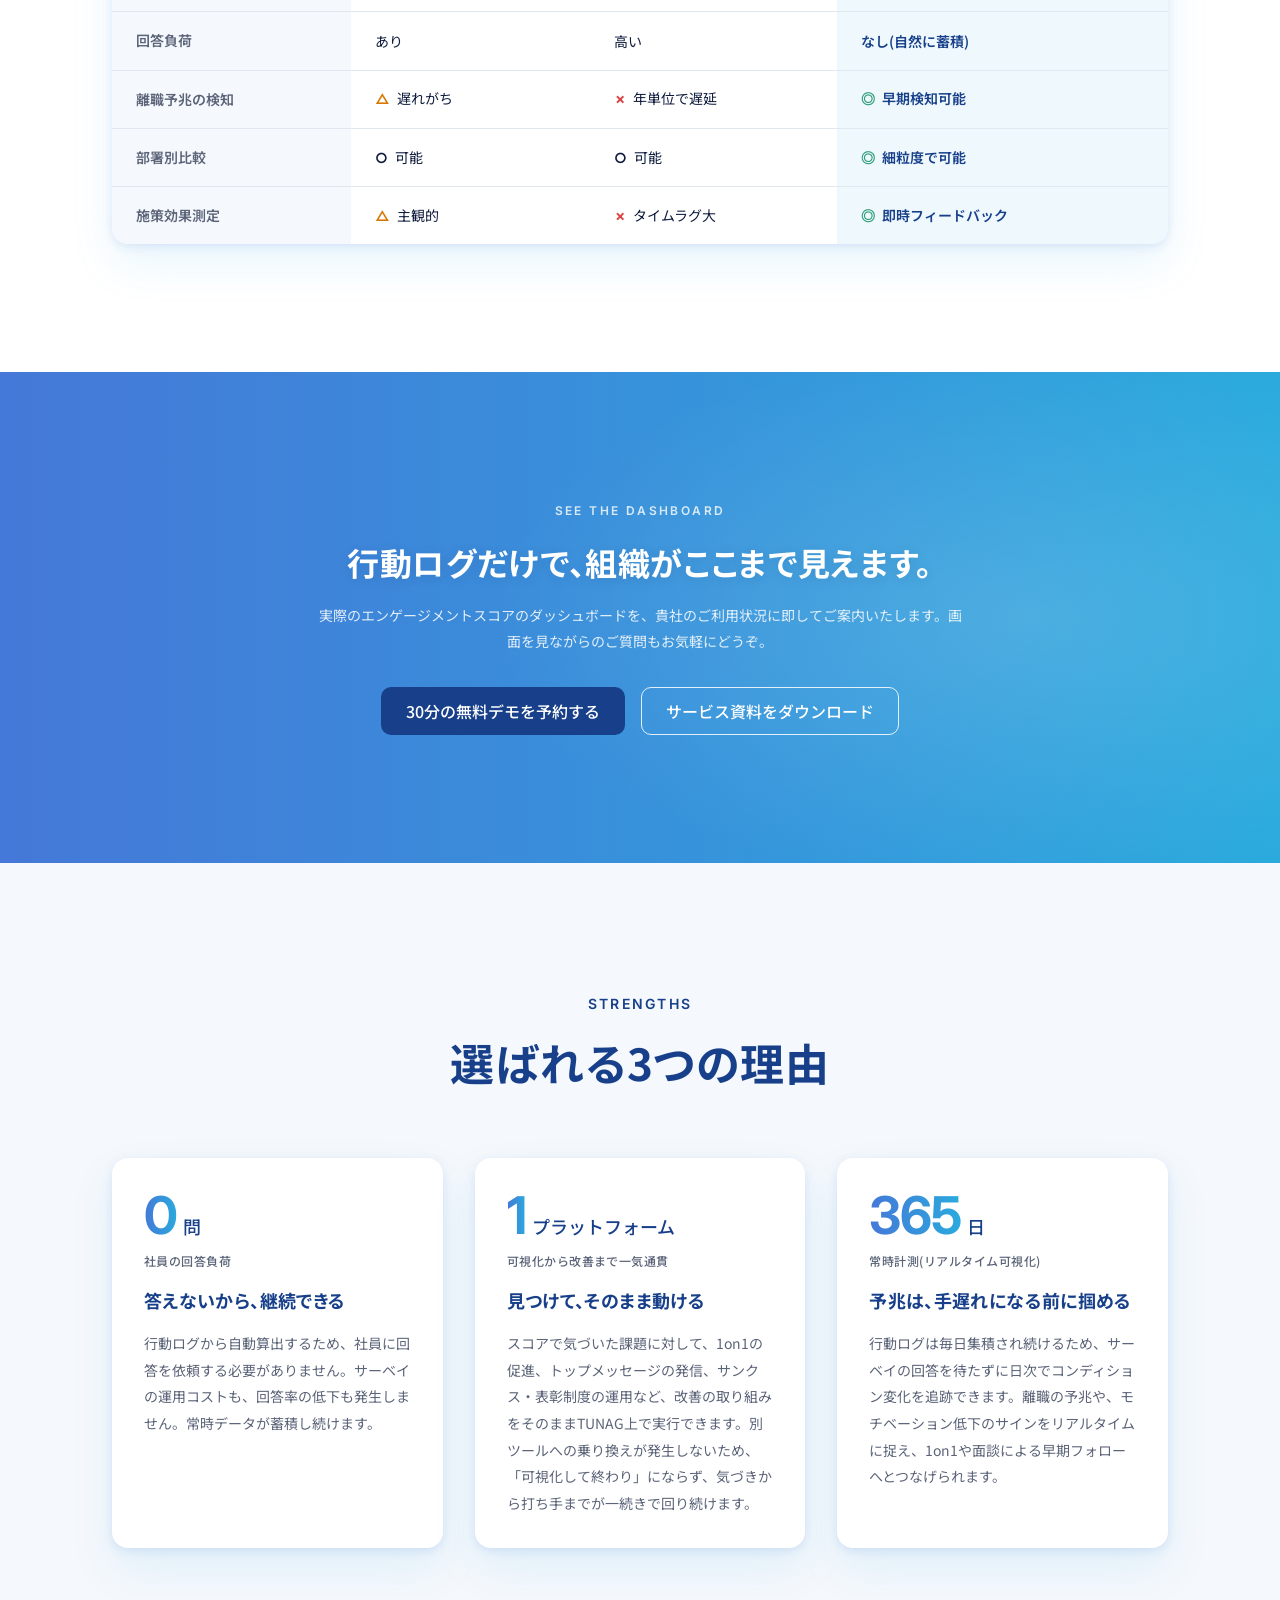
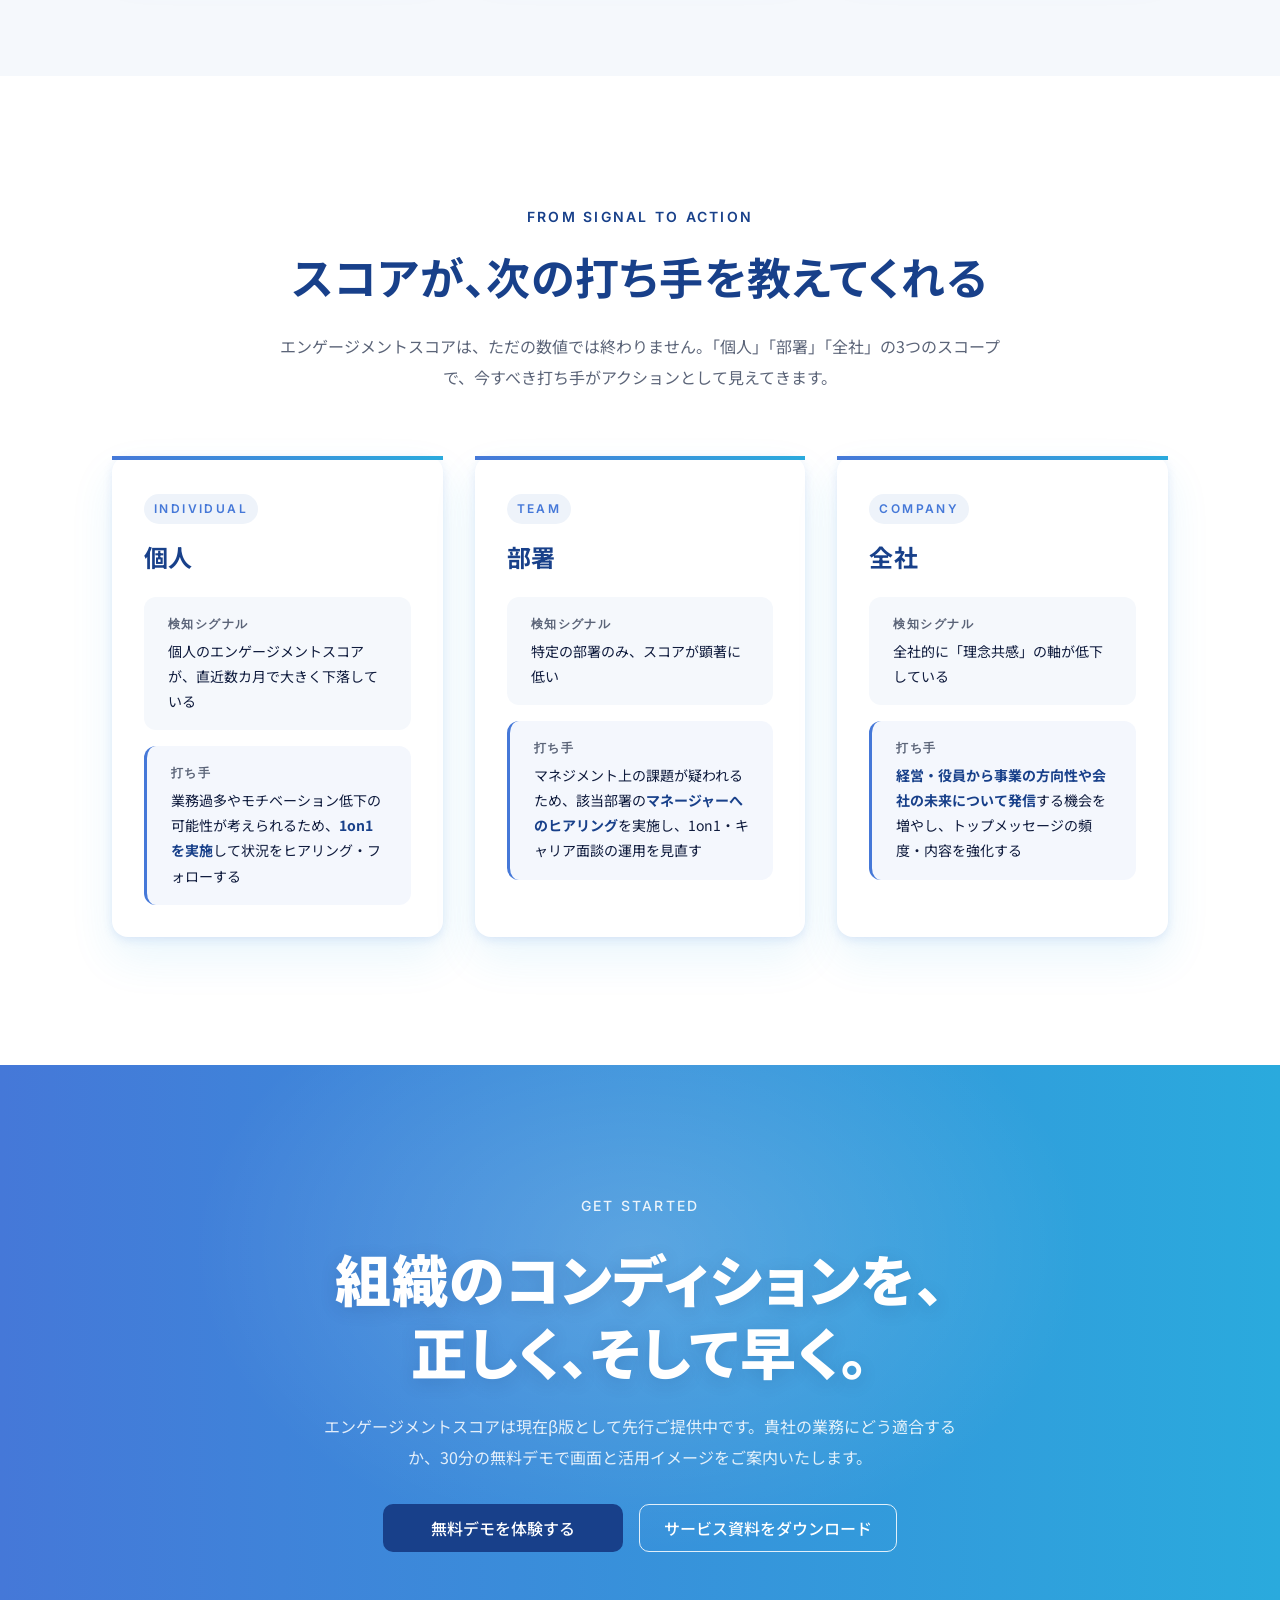
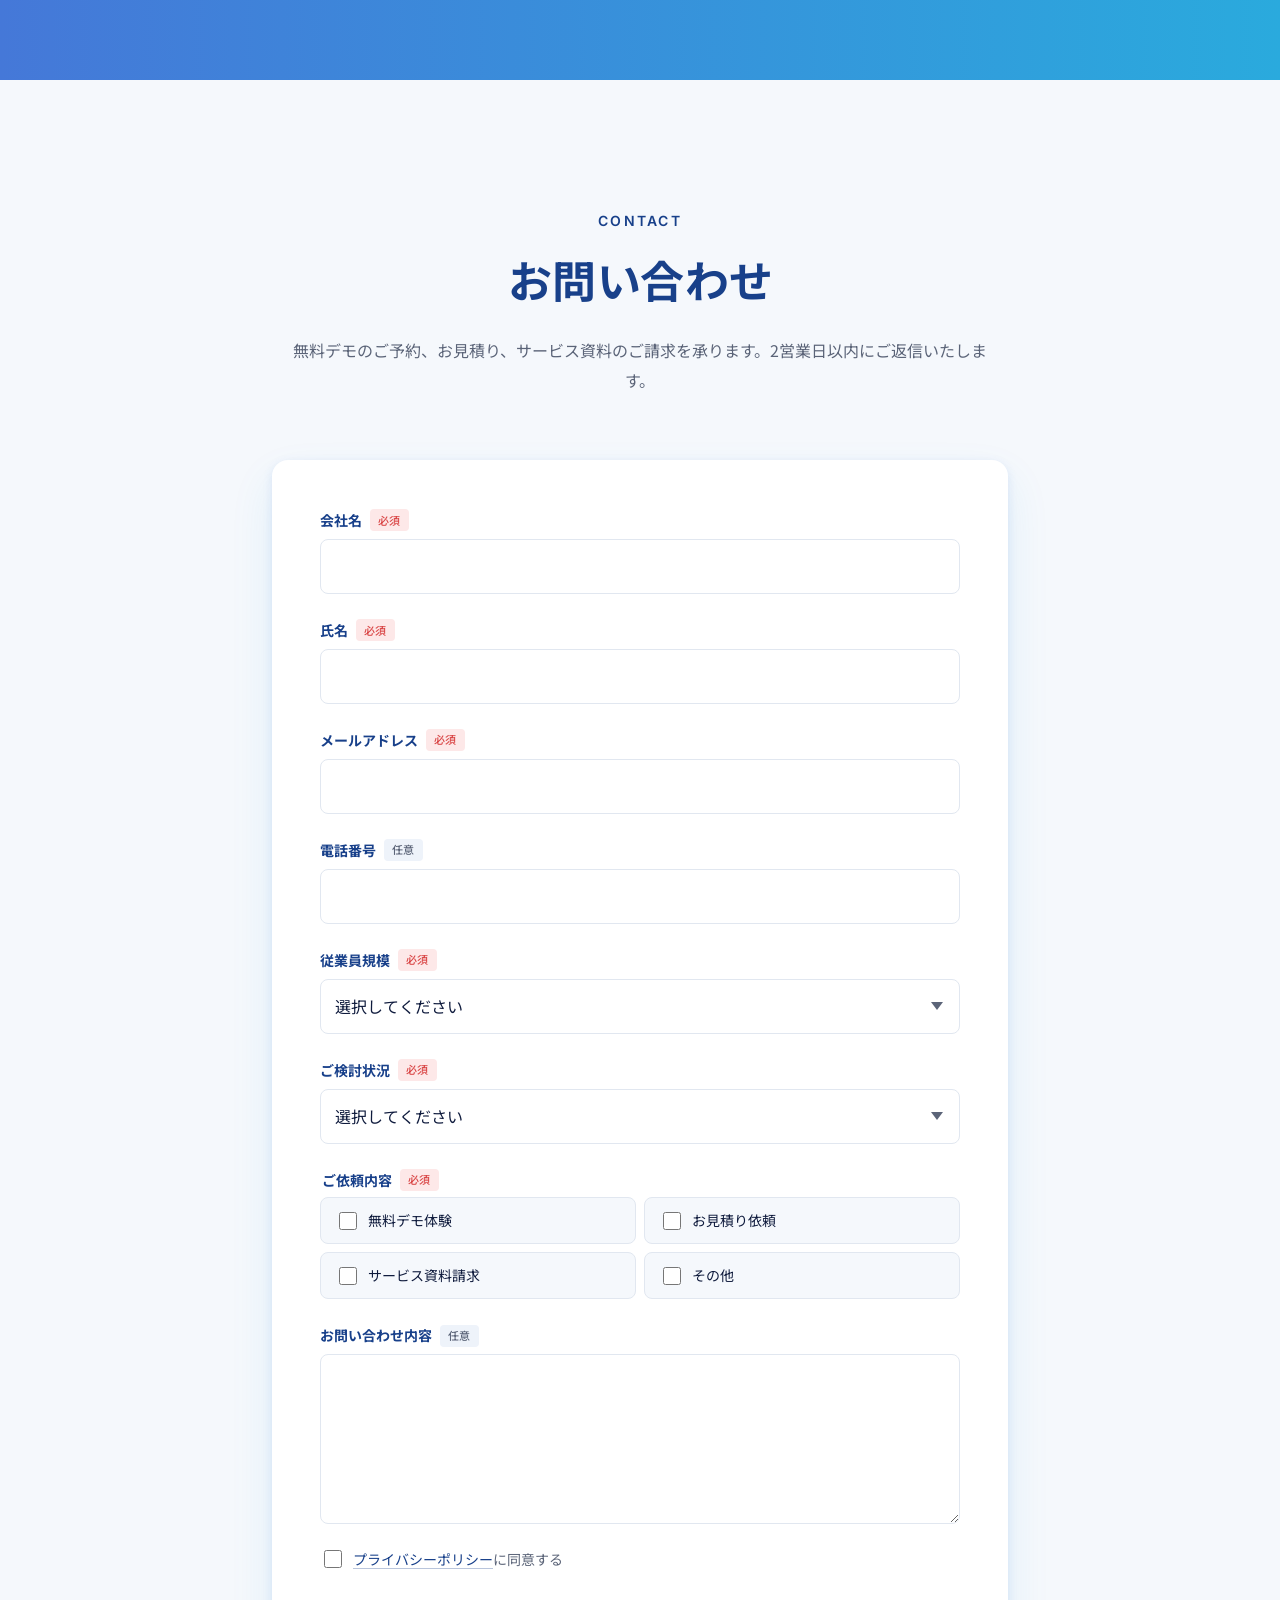
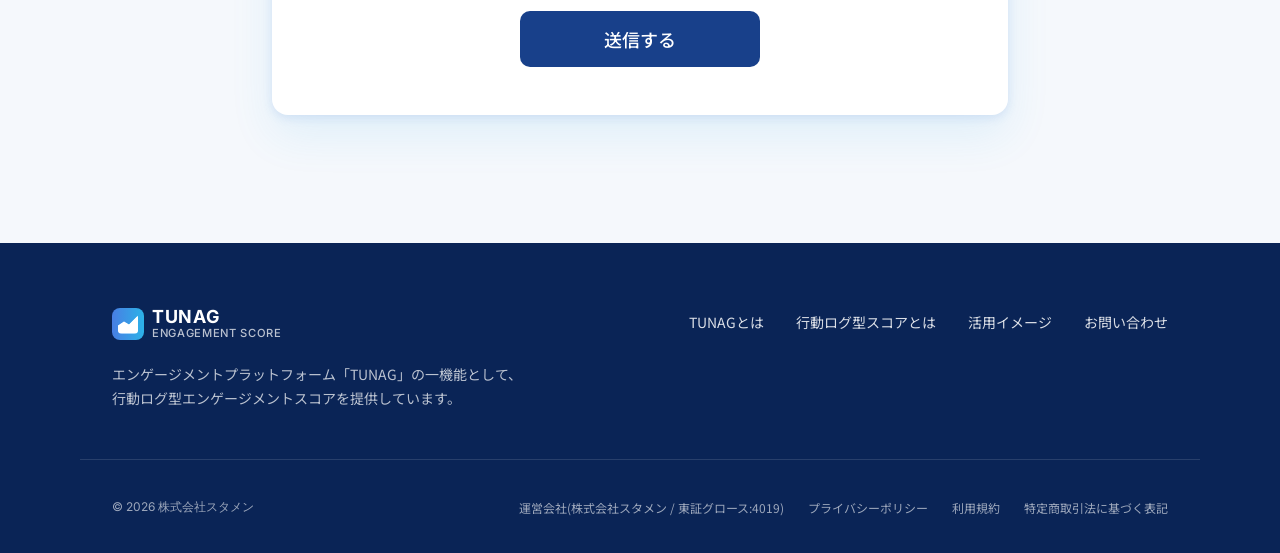
==== commit 527e4088: "engagement-score: Apply text refinements (8 items) - Nav: 「エンゲージメントスコアとは」→「行動ログ型スコアとは」(header + foot" ====
--- a/engagement-score/index.html
+++ b/engagement-score/index.html
@@ -37,7 +37,7 @@
     <nav class="c-nav u-hide-mobile" aria-label="メインナビゲーション">
       <ul class="c-nav__list">
         <li><a class="c-nav__link" href="#about">TUNAGとは</a></li>
-        <li><a class="c-nav__link" href="#solution">エンゲージメントスコアとは</a></li>
+        <li><a class="c-nav__link" href="#solution">行動ログ型スコアとは</a></li>
         <li><a class="c-nav__link" href="#actions">活用イメージ</a></li>
         <li><a class="c-nav__link" href="#contact">お問い合わせ</a></li>
       </ul>
@@ -62,7 +62,7 @@
         </h1>
         <p class="p-hero__subtitle">
           社員が一問も答えない、行動ログ型サーベイ。<br>
-          6つの軸で組織のコンディションをリアルタイムに可視化いたします。
+          ひとつのアプリで、日々の行動データから組織のコンディションをリアルタイムに把握し、改善アクションまで実行
         </p>
         <div class="p-hero__ctas">
           <a class="c-button c-button--primary" href="#contact">無料デモを体験する</a>
@@ -171,7 +171,7 @@
         <p class="c-section-head__eyebrow">About TUNAG</p>
         <h2 class="c-section-head__title">日常業務に溶け込み、<br>組織の行動ログを集めるプラットフォーム</h2>
         <p class="c-section-head__lead">
-          TUNAGは、社内の情報共有・コミュニケーション・社内制度の運用を一つにまとめた「エンゲージメント経営プラットフォーム」です。日常業務で使われ続けるからこそ、組織コンディションを映す行動ログが、特別なサーベイなしに自然と蓄積されていきます。
+          TUNAGは、社内の情報共有・コミュニケーション・社内制度の運用を一つにまとめた、「エンゲージメント向上アプリ」です。日常業務で使われ続けるからこそ、組織コンディションを映す行動ログが、特別なサーベイなしに自然と蓄積されていきます。
         </p>
       </header>
 
@@ -191,7 +191,7 @@
           </div>
           <h3 class="p-about__item-title">組織課題に応じて、施策を自由に組み立てられる</h3>
           <p class="p-about__item-text">
-            TUNAGはテンプレートで完結せず、組織課題ごとに社内制度をカスタマイズして設計できます。スコアで見えた弱点に対して、貴社固有の打ち手をそのままTUNAG上に実装・運用していけるため、「可視化して終わり」になりません。
+            TUNAGはエンゲージメントを高める施策を、組織課題ごとにカスタマイズして実施できます。スコアで見えた弱点に対して、貴社固有の打ち手をそのままTUNAG上に実装・運用していけるため、「可視化して終わり」になりません。
           </p>
         </li>
 
@@ -228,7 +228,7 @@
           </div>
           <h3 class="p-about__item-title">PC・スマホ・メール無しの従業員も、全員が参加できる</h3>
           <p class="p-about__item-text">
-            PCブラウザに加え、スマートフォンアプリでもご利用いただけます。社用メールアドレスを持たない現場・店舗・工場勤務の従業員にもセキュアにアカウントを発行できるため、全従業員を対象としたエンゲージメント可視化を前提なく実現できます。
+            PCブラウザに加え、スマホアプリでもご利用いただけます。社用メールアドレスを持たない現場・店舗・工場勤務の従業員にもセキュアにアカウントを発行できるため、全従業員を対象としたエンゲージメント可視化を実現できます。
           </p>
         </li>
       </ul>
@@ -321,7 +321,7 @@
     <div class="l-container">
       <header class="c-section-head c-section-head--center">
         <p class="c-section-head__eyebrow">Solution</p>
-        <h2 class="c-section-head__title">行動ログが、組織を映す。<br>エンゲージメントスコアの3つの柱</h2>
+        <h2 class="c-section-head__title">行動ログが、組織を映す。<br>TUNAGの行動ログ型スコアの特徴</h2>
         <p class="c-section-head__lead">
           TUNAG上の投稿・コメント・既読・読了などの行動ログに、6つのエンゲージメント軸ごとの係数をかけて自動算出。社員に一問も答えさせずに、組織の実像をリアルタイムで捉えます。
         </p>
@@ -805,14 +805,14 @@
         </span>
       </a>
       <p class="l-footer__desc">
-        エンゲージメント経営プラットフォーム「TUNAG」の一機能として、行動ログ型エンゲージメントスコアを提供しています。
+        エンゲージメントプラットフォーム「TUNAG」の一機能として、行動ログ型エンゲージメントスコアを提供しています。
       </p>
     </div>
 
     <nav class="l-footer__nav" aria-label="フッターナビゲーション">
       <ul>
         <li><a href="#about">TUNAGとは</a></li>
-        <li><a href="#solution">エンゲージメントスコアとは</a></li>
+        <li><a href="#solution">行動ログ型スコアとは</a></li>
         <li><a href="#actions">活用イメージ</a></li>
         <li><a href="#contact">お問い合わせ</a></li>
       </ul>
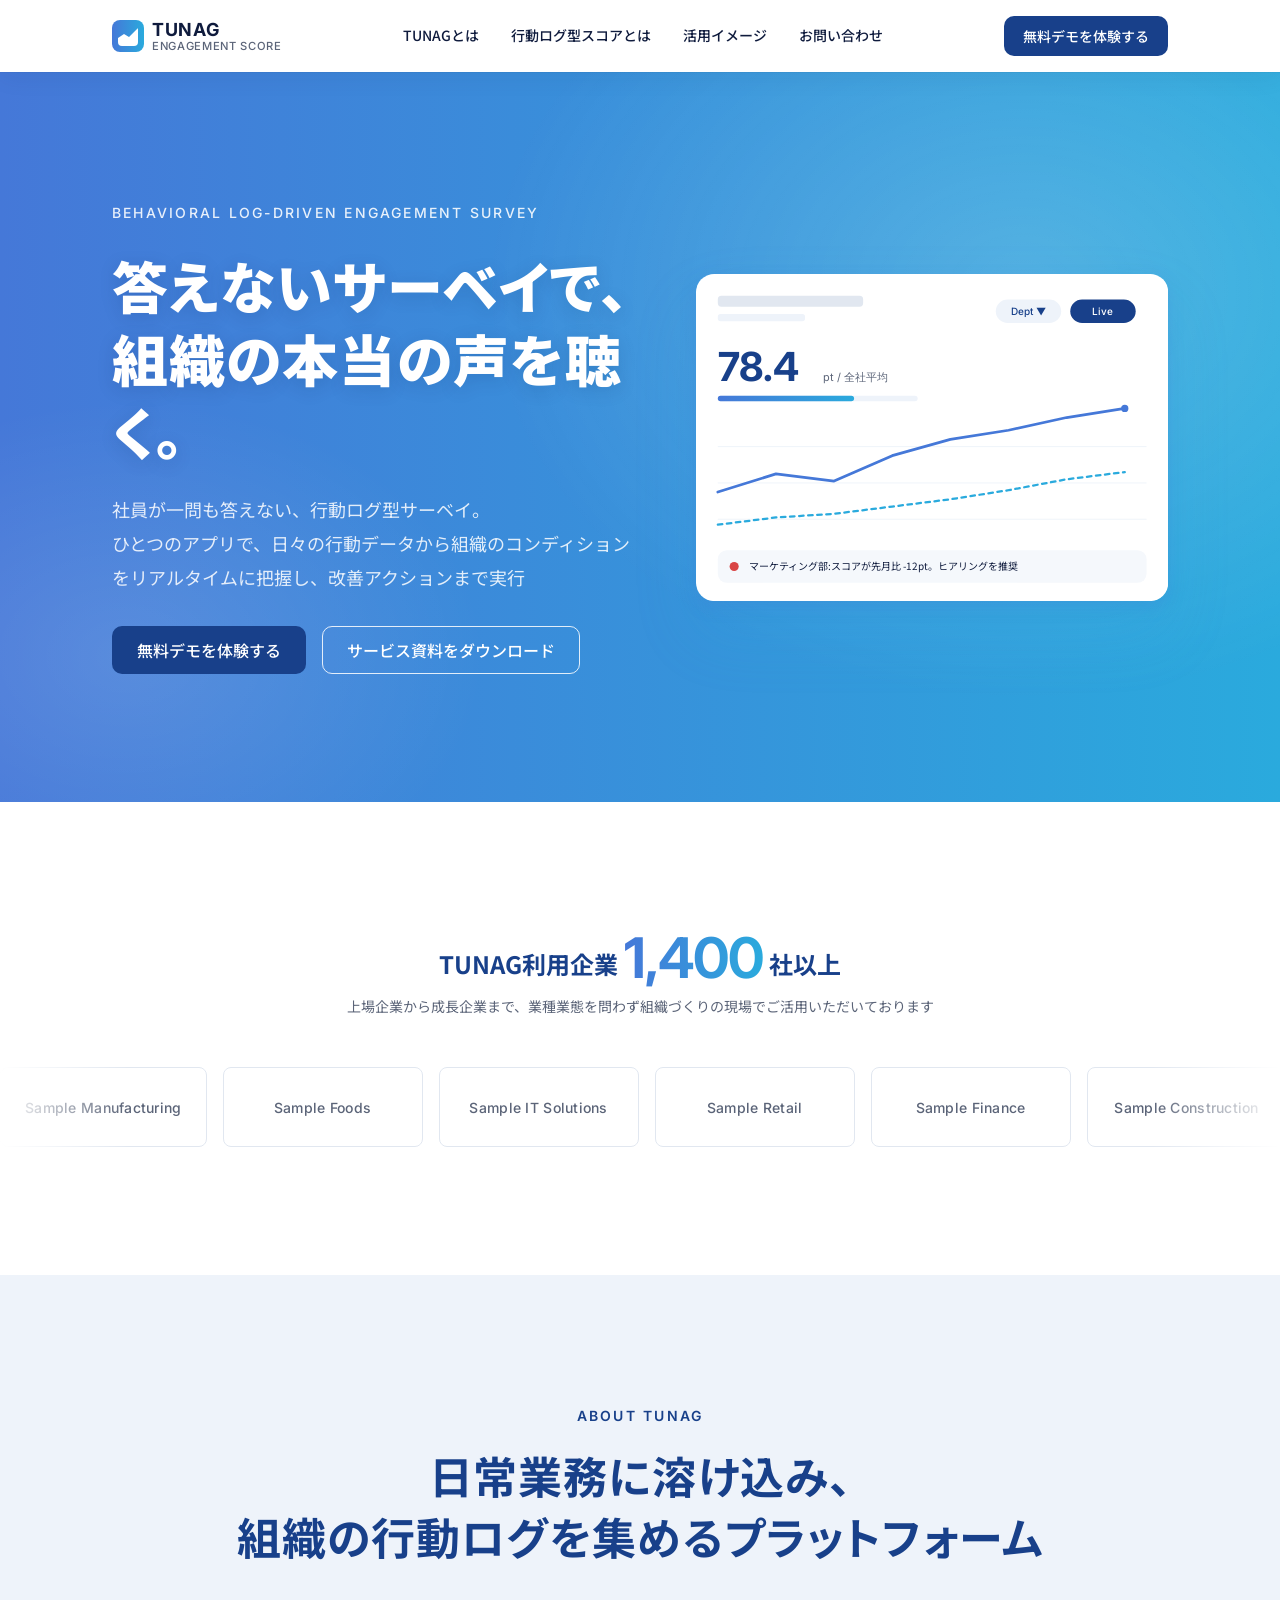
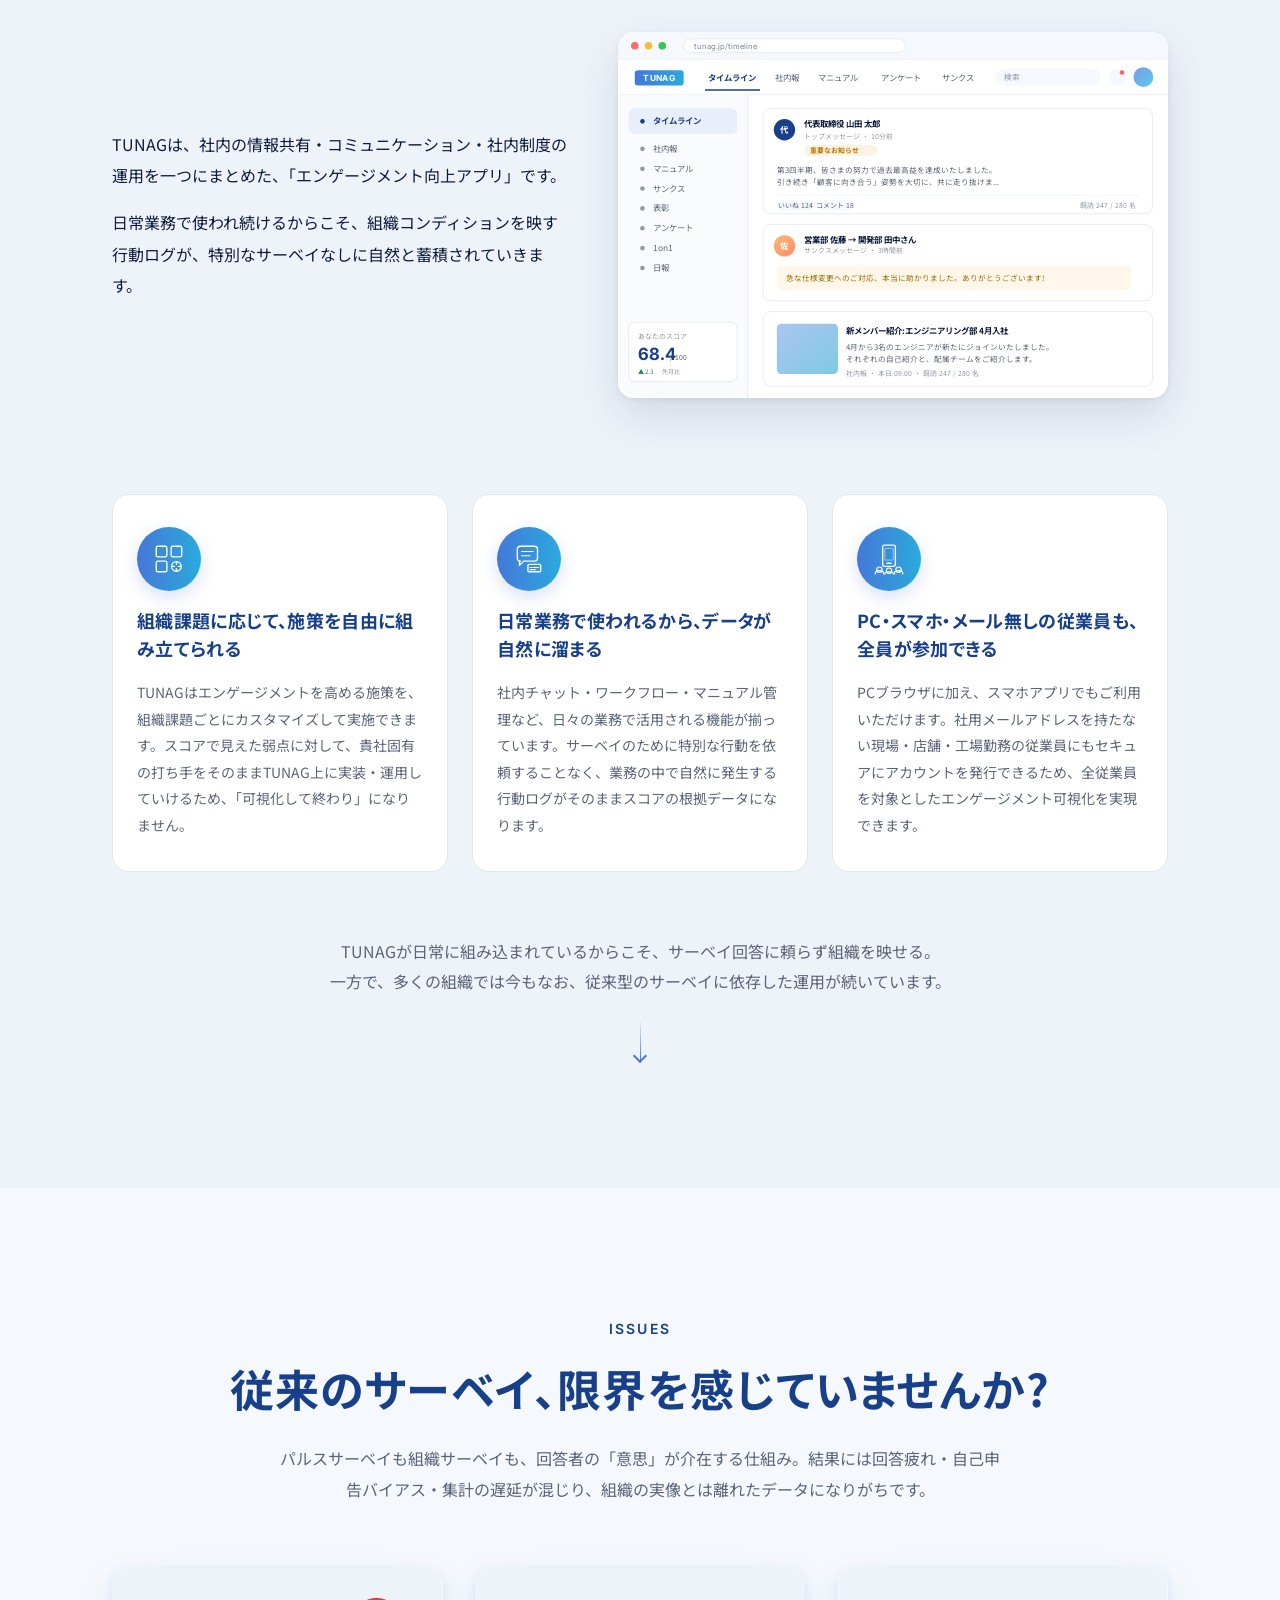
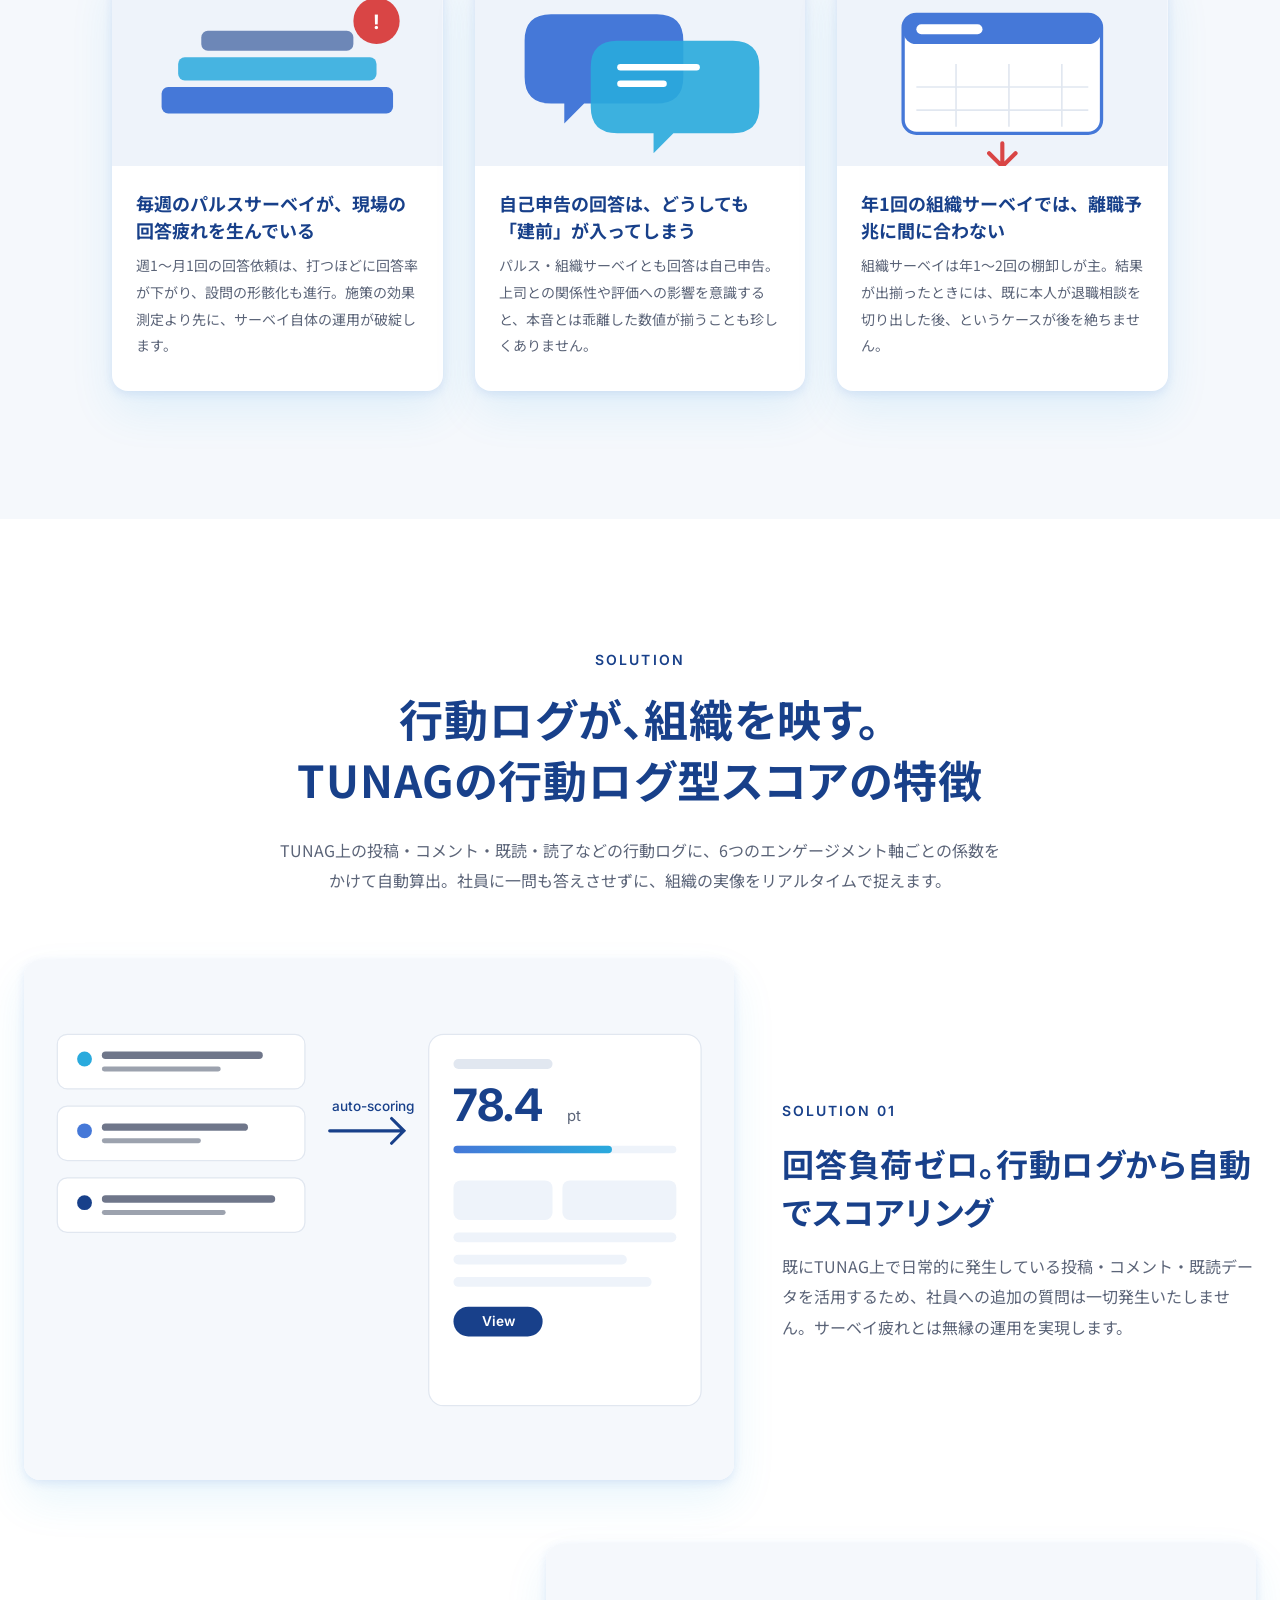
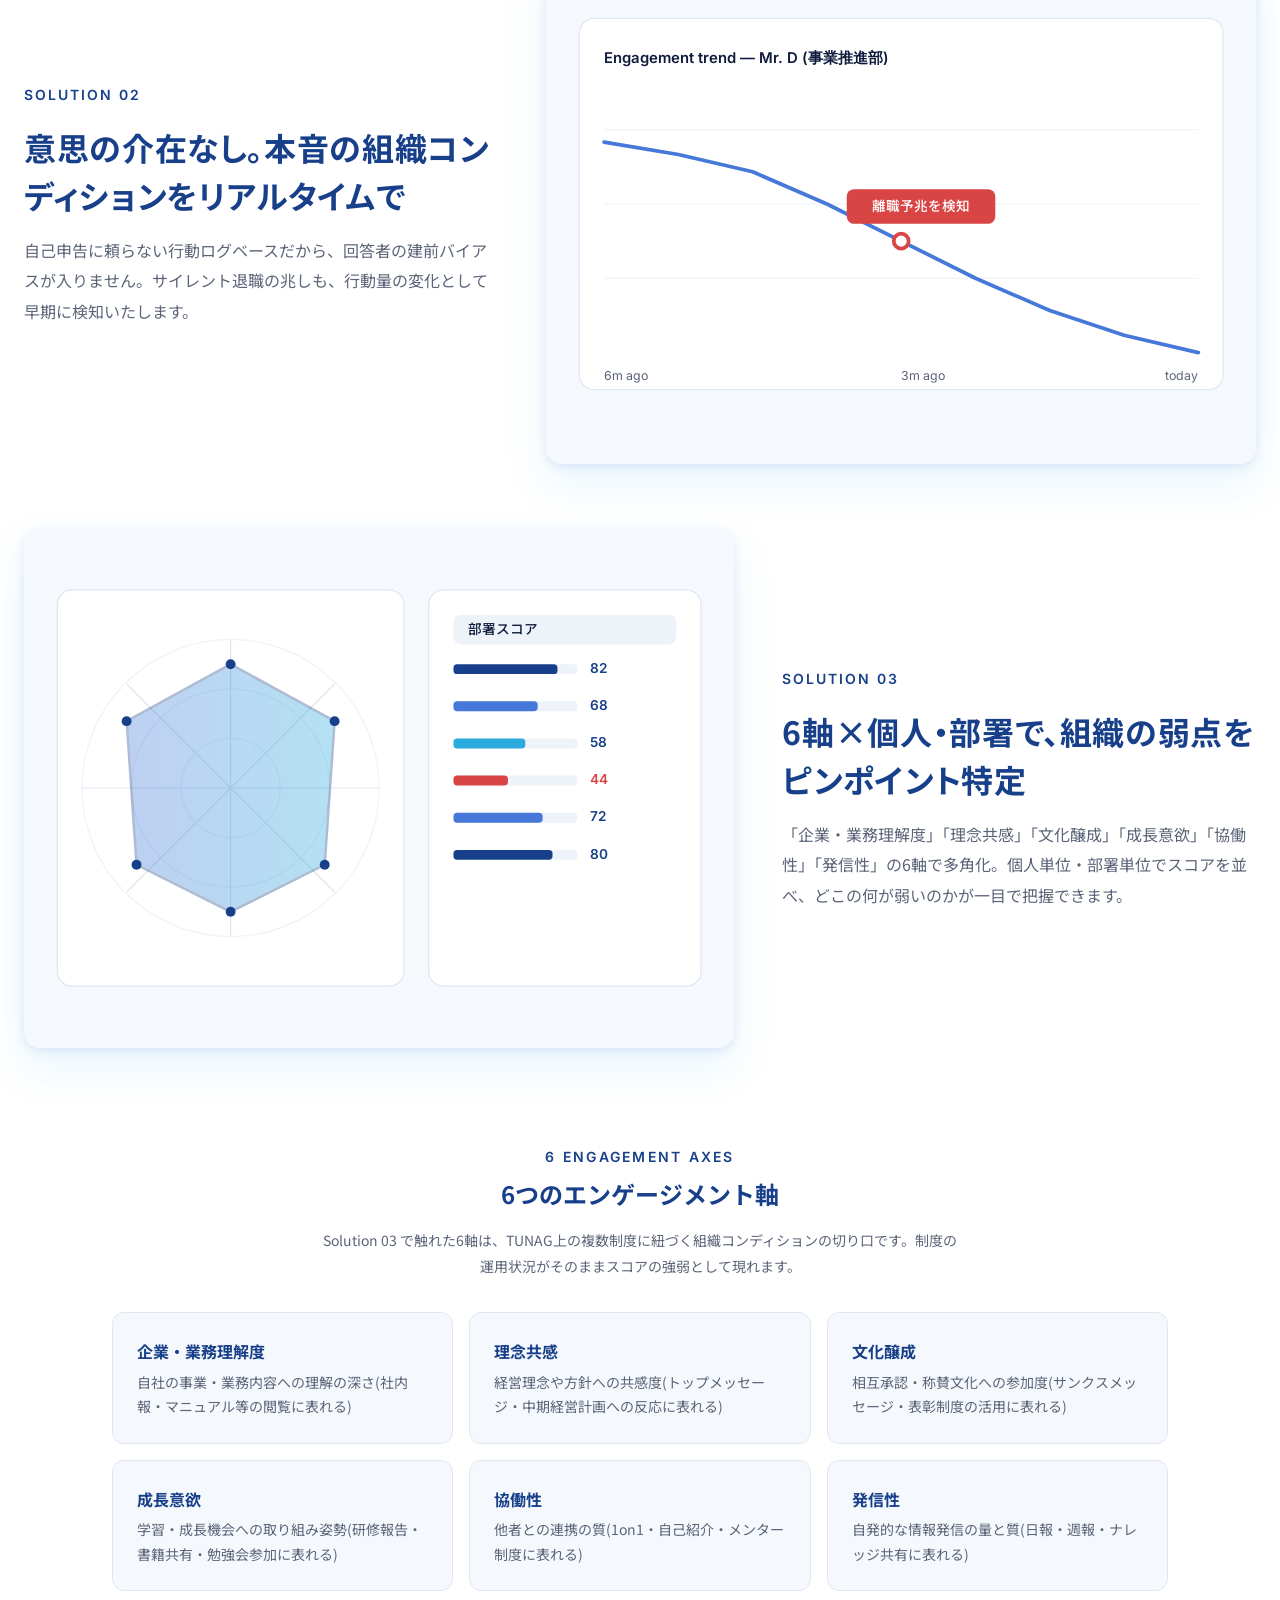
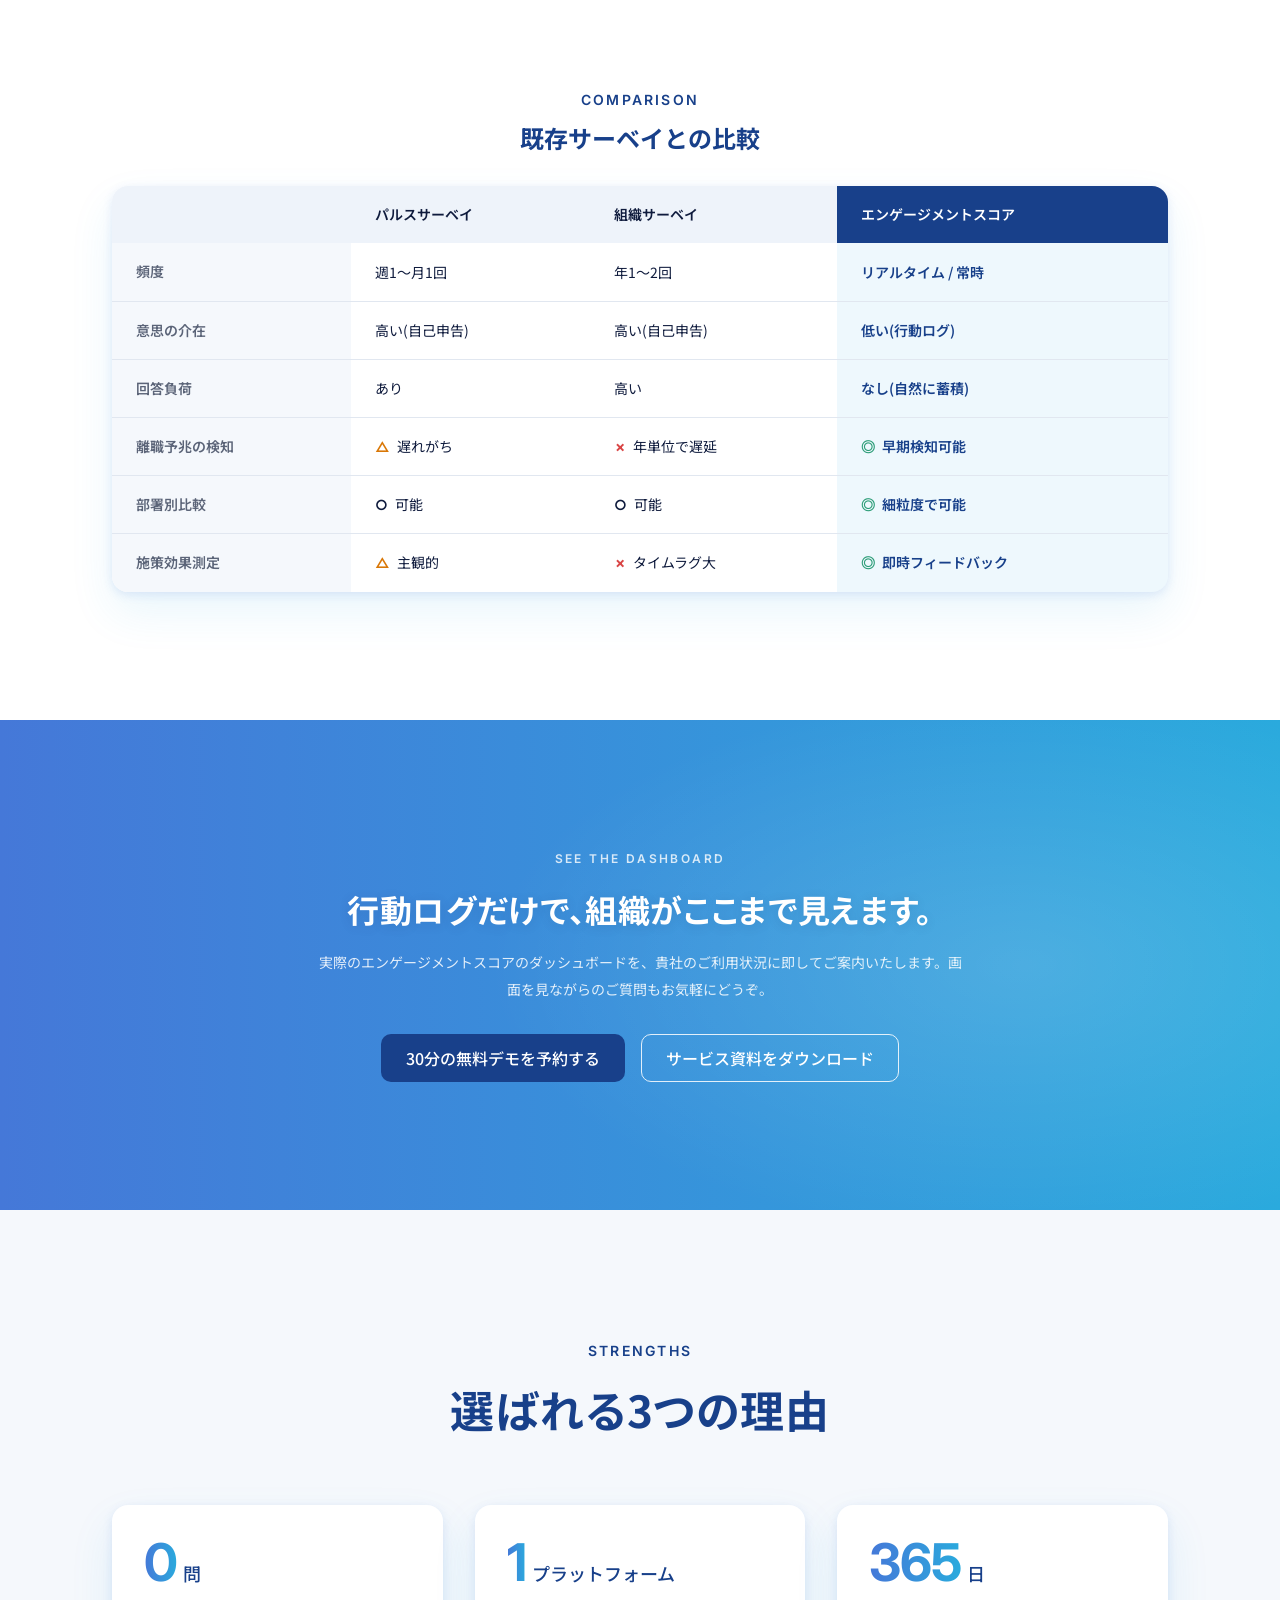
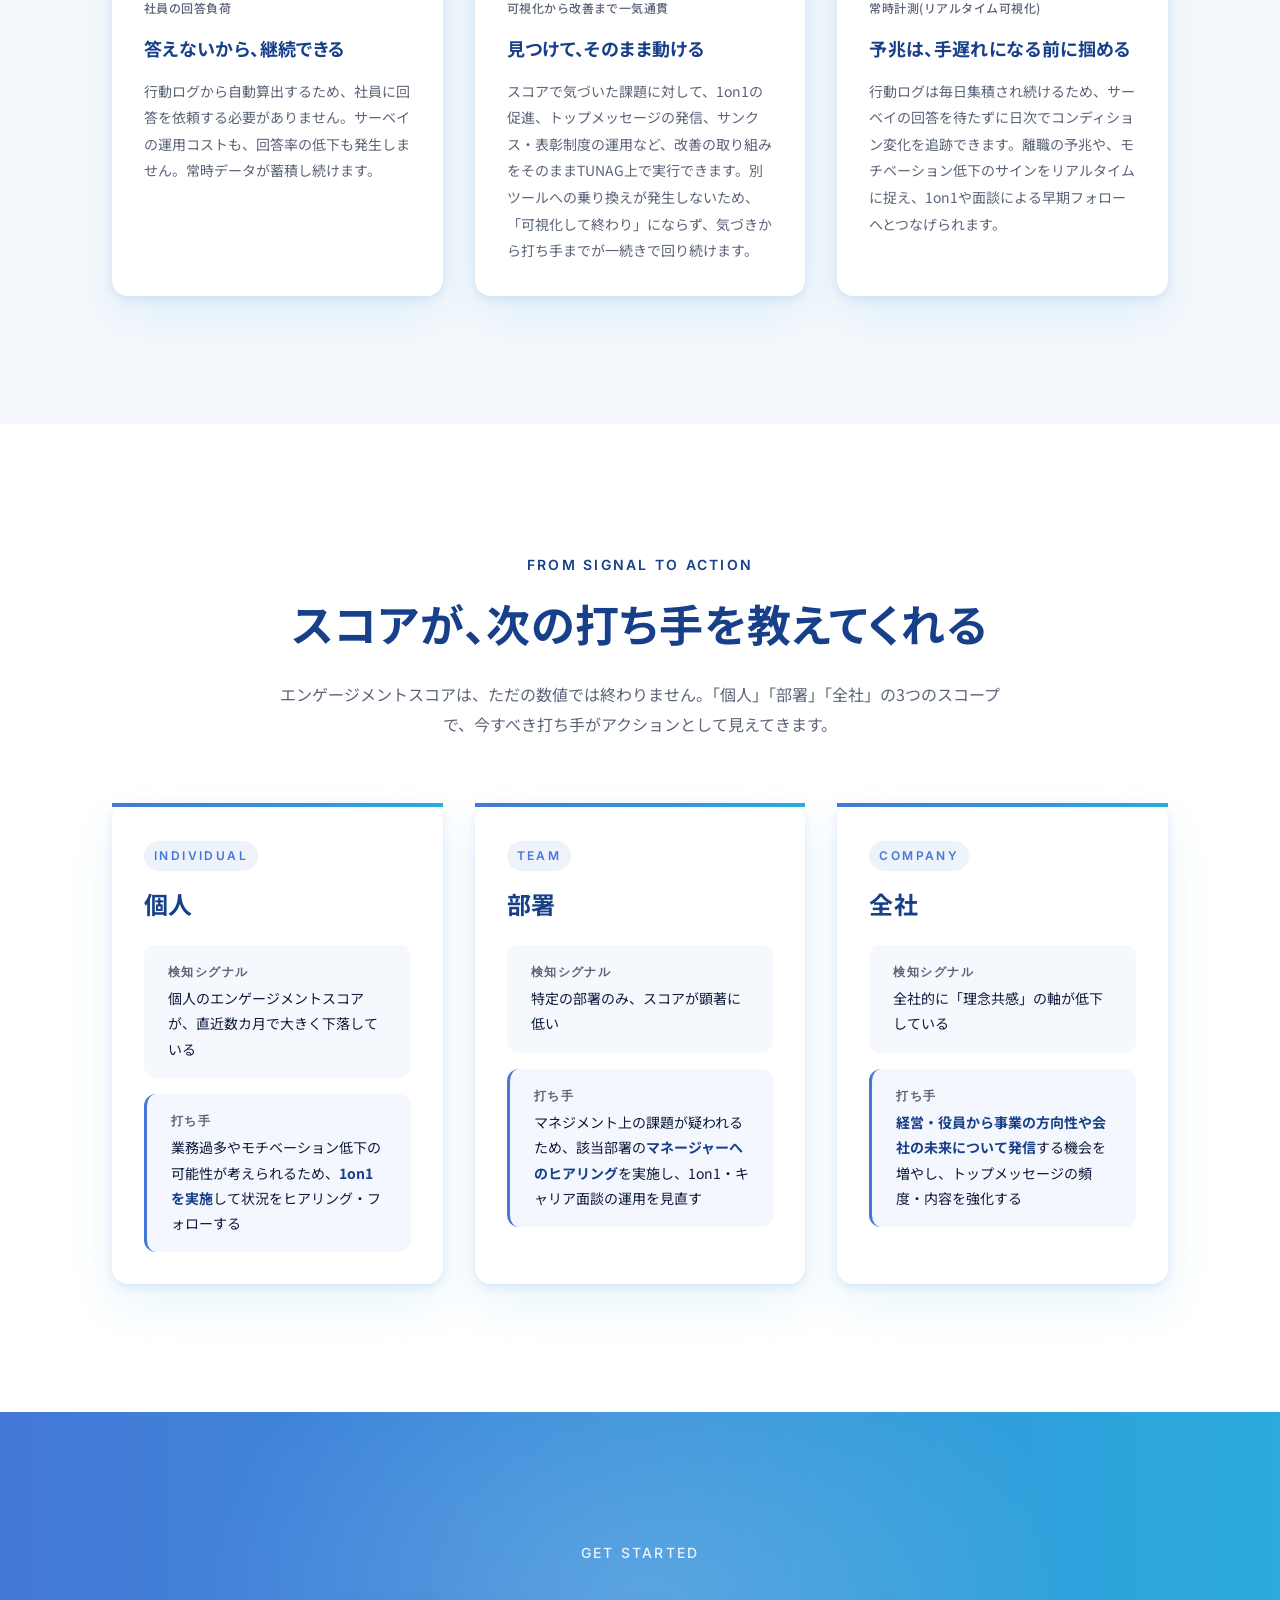
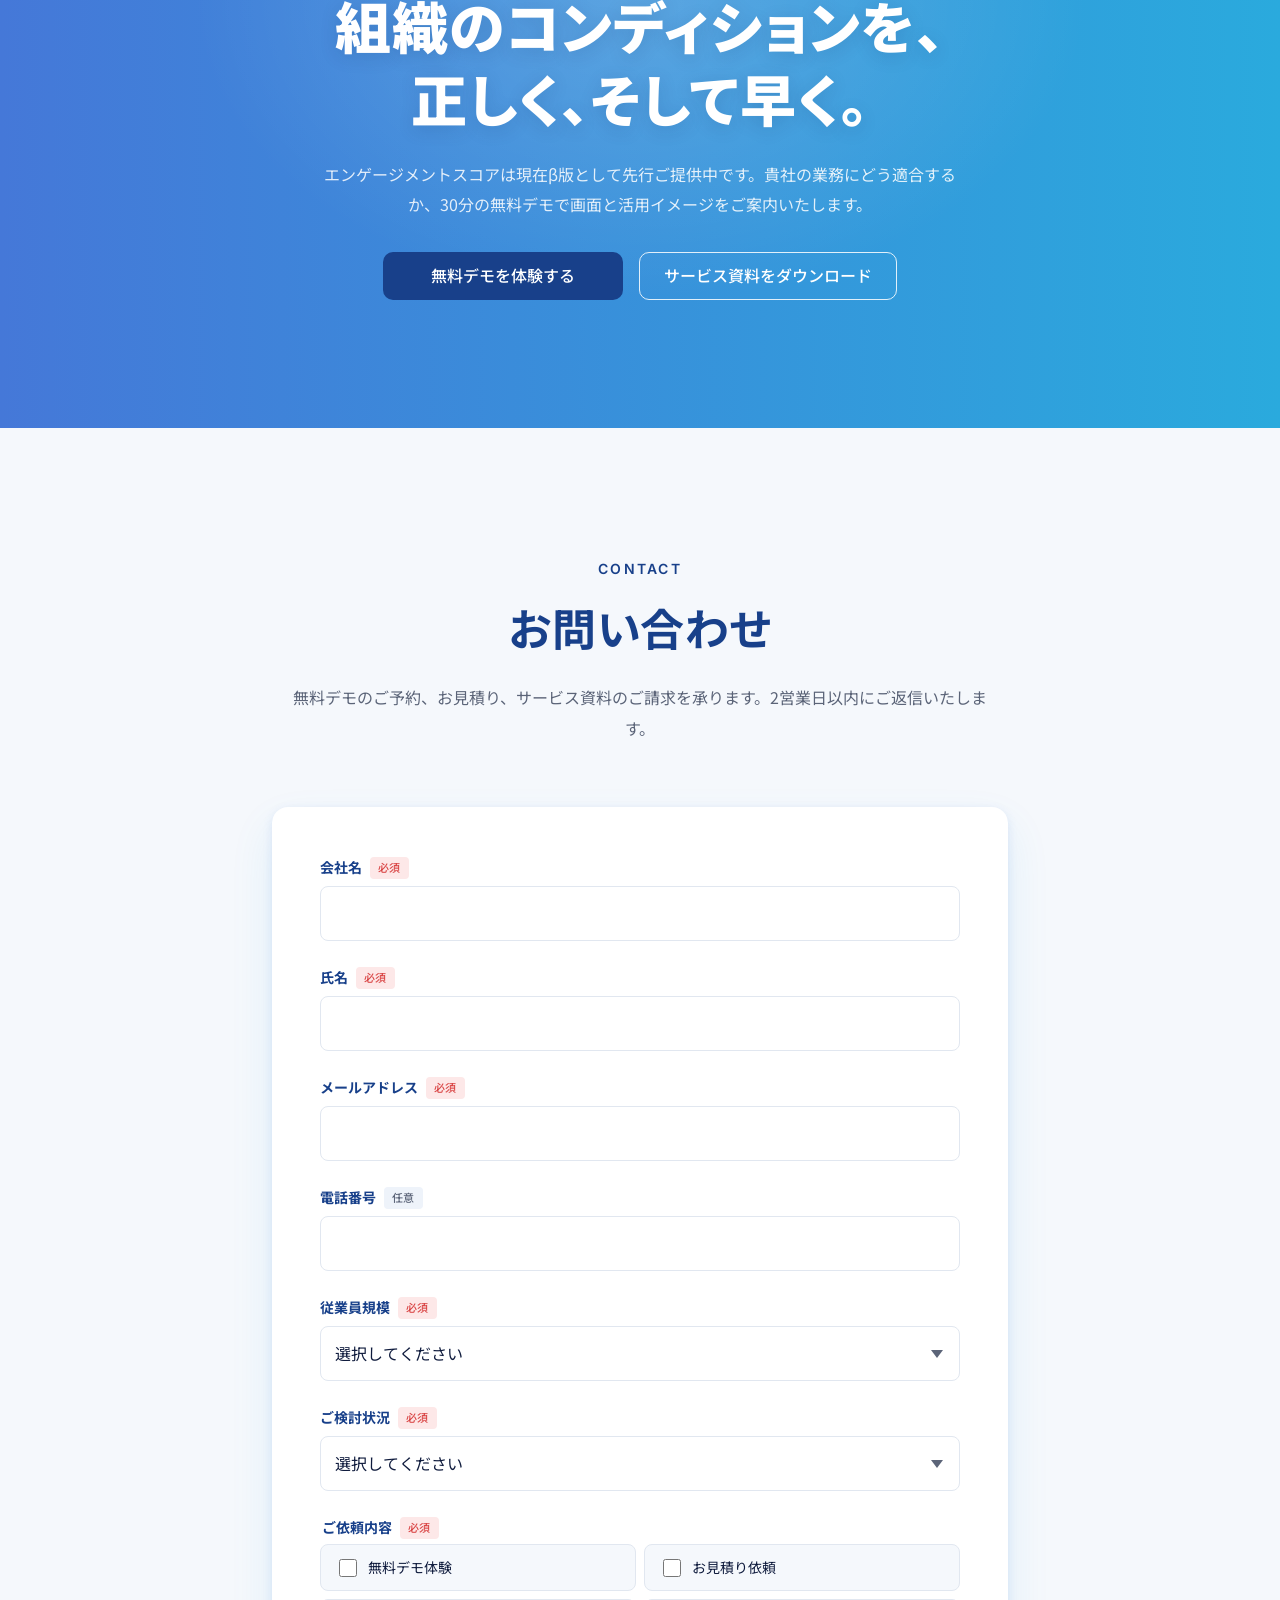
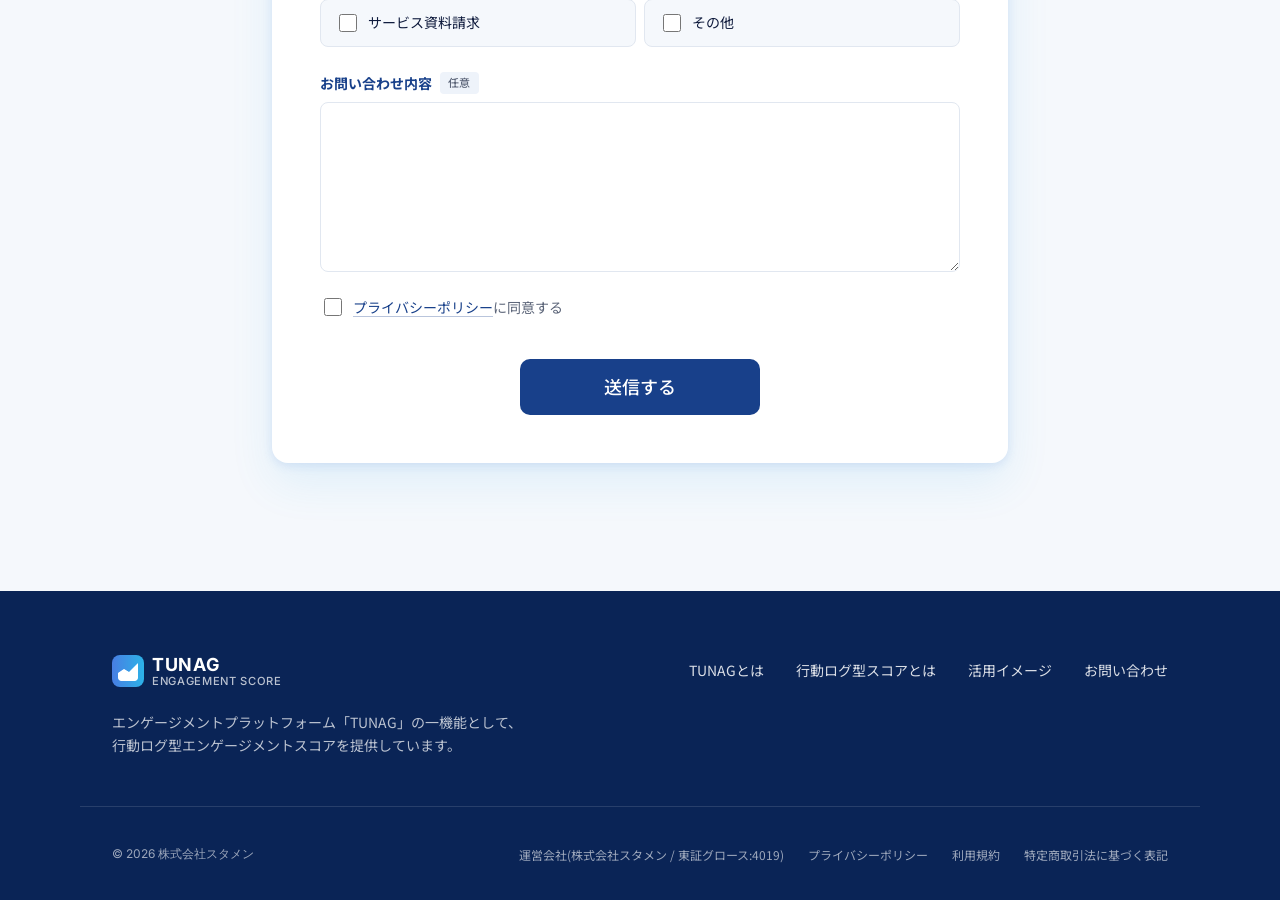
==== commit d4d03050: "engagement-score: Add TUNAG screen mockup to About section About TUNAGセクションを2カラム構成に変更: - 左: リード文(2段落" ====
--- a/engagement-score/index.html
+++ b/engagement-score/index.html
@@ -170,10 +170,131 @@
       <header class="c-section-head c-section-head--center">
         <p class="c-section-head__eyebrow">About TUNAG</p>
         <h2 class="c-section-head__title">日常業務に溶け込み、<br>組織の行動ログを集めるプラットフォーム</h2>
-        <p class="c-section-head__lead">
-          TUNAGは、社内の情報共有・コミュニケーション・社内制度の運用を一つにまとめた、「エンゲージメント向上アプリ」です。日常業務で使われ続けるからこそ、組織コンディションを映す行動ログが、特別なサーベイなしに自然と蓄積されていきます。
-        </p>
       </header>
+
+      <div class="p-about__hero">
+        <div class="p-about__hero-text">
+          <p class="p-about__hero-lead">
+            TUNAGは、社内の情報共有・コミュニケーション・社内制度の運用を一つにまとめた、「エンゲージメント向上アプリ」です。
+          </p>
+          <p class="p-about__hero-lead">
+            日常業務で使われ続けるからこそ、組織コンディションを映す行動ログが、特別なサーベイなしに自然と蓄積されていきます。
+          </p>
+        </div>
+        <figure class="p-about__hero-visual" aria-label="TUNAGのタイムライン画面イメージ">
+          <!-- TODO: 実画像があれば <img src="/images/about/tunag_screen.png" alt="TUNAGのタイムライン画面"> に差し替え -->
+          <svg viewBox="0 0 720 480" xmlns="http://www.w3.org/2000/svg" role="img" aria-label="TUNAGのタイムライン画面イメージ">
+            <defs>
+              <linearGradient id="aboutBrand" x1="0%" y1="0%" x2="100%" y2="0%">
+                <stop offset="0%" stop-color="#4578d8"/>
+                <stop offset="100%" stop-color="#2aaadd"/>
+              </linearGradient>
+              <linearGradient id="aboutAvatar1" x1="0%" y1="0%" x2="100%" y2="100%">
+                <stop offset="0%" stop-color="#7a9eea"/>
+                <stop offset="100%" stop-color="#5dc8ec"/>
+              </linearGradient>
+              <linearGradient id="aboutAvatar2" x1="0%" y1="0%" x2="100%" y2="100%">
+                <stop offset="0%" stop-color="#ffb979"/>
+                <stop offset="100%" stop-color="#ff8a65"/>
+              </linearGradient>
+              <linearGradient id="aboutThumb" x1="0%" y1="0%" x2="100%" y2="100%">
+                <stop offset="0%" stop-color="#aac6f0"/>
+                <stop offset="100%" stop-color="#7fc9e3"/>
+              </linearGradient>
+            </defs>
+
+            <!-- ブラウザ風ウィンドウ -->
+            <rect x="0" y="0" width="720" height="480" rx="14" fill="#ffffff"/>
+            <path d="M0 14 Q0 0 14 0 L706 0 Q720 0 720 14 L720 36 L0 36 Z" fill="#f5f8fc"/>
+            <line x1="0" y1="36" x2="720" y2="36" stroke="#e1e7f0"/>
+            <circle cx="22" cy="18" r="5" fill="#fc6d65"/>
+            <circle cx="40" cy="18" r="5" fill="#fdbc40"/>
+            <circle cx="58" cy="18" r="5" fill="#34c84a"/>
+            <rect x="86" y="9" width="290" height="18" rx="9" fill="#ffffff" stroke="#e1e7f0"/>
+            <text x="100" y="22" font-family="Inter, system-ui, sans-serif" font-size="10" fill="#7b8497">tunag.jp/timeline</text>
+
+            <!-- 上部アプリバー -->
+            <rect x="0" y="36" width="720" height="46" fill="#ffffff"/>
+            <line x1="0" y1="82" x2="720" y2="82" stroke="#e1e7f0"/>
+            <rect x="22" y="50" width="64" height="20" rx="4" fill="url(#aboutBrand)"/>
+            <text x="54" y="64" font-family="Inter, system-ui, sans-serif" font-size="11" font-weight="700" fill="#ffffff" text-anchor="middle" letter-spacing="0.05em">TUNAG</text>
+            <text x="118" y="64" font-family="'Noto Sans JP', sans-serif" font-size="11" font-weight="700" fill="#18408a">タイムライン</text>
+            <line x1="114" y1="76" x2="186" y2="76" stroke="#18408a" stroke-width="2"/>
+            <text x="206" y="64" font-family="'Noto Sans JP', sans-serif" font-size="11" fill="#5b6478">社内報</text>
+            <text x="262" y="64" font-family="'Noto Sans JP', sans-serif" font-size="11" fill="#5b6478">マニュアル</text>
+            <text x="345" y="64" font-family="'Noto Sans JP', sans-serif" font-size="11" fill="#5b6478">アンケート</text>
+            <text x="424" y="64" font-family="'Noto Sans JP', sans-serif" font-size="11" fill="#5b6478">サンクス</text>
+            <rect x="494" y="48" width="138" height="22" rx="11" fill="#f5f8fc"/>
+            <text x="506" y="63" font-family="'Noto Sans JP', sans-serif" font-size="10" fill="#9097a8">検索</text>
+            <circle cx="654" cy="59" r="11" fill="#f5f8fc"/>
+            <circle cx="660" cy="53" r="3" fill="#ff5f56"/>
+            <circle cx="688" cy="59" r="13" fill="url(#aboutAvatar1)"/>
+
+            <!-- サイドバー -->
+            <rect x="0" y="82" width="170" height="398" fill="#fafbfd"/>
+            <line x1="170" y1="82" x2="170" y2="480" stroke="#e1e7f0"/>
+            <rect x="14" y="100" width="142" height="34" rx="8" fill="#e8effb"/>
+            <circle cx="32" cy="117" r="3" fill="#18408a"/>
+            <text x="46" y="121" font-family="'Noto Sans JP', sans-serif" font-size="11" font-weight="700" fill="#18408a">タイムライン</text>
+            <circle cx="32" cy="153" r="3" fill="#9097a8"/>
+            <text x="46" y="157" font-family="'Noto Sans JP', sans-serif" font-size="11" fill="#5b6478">社内報</text>
+            <circle cx="32" cy="179" r="3" fill="#9097a8"/>
+            <text x="46" y="183" font-family="'Noto Sans JP', sans-serif" font-size="11" fill="#5b6478">マニュアル</text>
+            <circle cx="32" cy="205" r="3" fill="#9097a8"/>
+            <text x="46" y="209" font-family="'Noto Sans JP', sans-serif" font-size="11" fill="#5b6478">サンクス</text>
+            <circle cx="32" cy="231" r="3" fill="#9097a8"/>
+            <text x="46" y="235" font-family="'Noto Sans JP', sans-serif" font-size="11" fill="#5b6478">表彰</text>
+            <circle cx="32" cy="257" r="3" fill="#9097a8"/>
+            <text x="46" y="261" font-family="'Noto Sans JP', sans-serif" font-size="11" fill="#5b6478">アンケート</text>
+            <circle cx="32" cy="283" r="3" fill="#9097a8"/>
+            <text x="46" y="287" font-family="'Noto Sans JP', sans-serif" font-size="11" fill="#5b6478">1on1</text>
+            <circle cx="32" cy="309" r="3" fill="#9097a8"/>
+            <text x="46" y="313" font-family="'Noto Sans JP', sans-serif" font-size="11" fill="#5b6478">日報</text>
+
+            <!-- スコアウィジェット -->
+            <rect x="14" y="380" width="142" height="78" rx="8" fill="#ffffff" stroke="#e1e7f0"/>
+            <text x="26" y="402" font-family="'Noto Sans JP', sans-serif" font-size="9" fill="#9097a8">あなたのスコア</text>
+            <text x="26" y="430" font-family="Inter, system-ui, sans-serif" font-size="22" font-weight="700" fill="#18408a">68.4</text>
+            <text x="68" y="430" font-family="'Noto Sans JP', sans-serif" font-size="9" fill="#5b6478">/ 100</text>
+            <text x="26" y="448" font-family="'Noto Sans JP', sans-serif" font-size="8" fill="#1f8a52">▲ 2.3</text>
+            <text x="58" y="448" font-family="'Noto Sans JP', sans-serif" font-size="8" fill="#9097a8">先月比</text>
+
+            <!-- カード1: トップメッセージ -->
+            <rect x="190" y="100" width="510" height="138" rx="10" fill="#ffffff" stroke="#e1e7f0"/>
+            <circle cx="218" cy="128" r="14" fill="#18408a"/>
+            <text x="218" y="132" font-family="'Noto Sans JP', sans-serif" font-size="11" fill="#ffffff" text-anchor="middle" font-weight="700">代</text>
+            <text x="244" y="124" font-family="'Noto Sans JP', sans-serif" font-size="11" font-weight="700" fill="#0f1b3d">代表取締役  山田 太郎</text>
+            <text x="244" y="140" font-family="'Noto Sans JP', sans-serif" font-size="9" fill="#9097a8">トップメッセージ ・ 10分前</text>
+            <rect x="244" y="148" width="96" height="14" rx="7" fill="#fdf3e3"/>
+            <text x="252" y="158" font-family="'Noto Sans JP', sans-serif" font-size="9" font-weight="700" fill="#c47900">重要なお知らせ</text>
+            <text x="208" y="184" font-family="'Noto Sans JP', sans-serif" font-size="10" fill="#5b6478">第3四半期、皆さまの努力で過去最高益を達成いたしました。</text>
+            <text x="208" y="200" font-family="'Noto Sans JP', sans-serif" font-size="10" fill="#5b6478">引き続き「顧客に向き合う」姿勢を大切に、共に走り抜けま...</text>
+            <line x1="208" y1="214" x2="682" y2="214" stroke="#eef2f7"/>
+            <rect x="208" y="220" width="48" height="14" rx="7" fill="#f5f8fc"/>
+            <text x="232" y="230" font-family="'Noto Sans JP', sans-serif" font-size="9" fill="#5b6478" text-anchor="middle">いいね 124</text>
+            <rect x="262" y="220" width="44" height="14" rx="7" fill="#f5f8fc"/>
+            <text x="284" y="230" font-family="'Noto Sans JP', sans-serif" font-size="9" fill="#5b6478" text-anchor="middle">コメント 18</text>
+            <text x="678" y="230" font-family="'Noto Sans JP', sans-serif" font-size="9" fill="#9097a8" text-anchor="end">既読 247 / 280 名</text>
+
+            <!-- カード2: サンクスメッセージ -->
+            <rect x="190" y="252" width="510" height="100" rx="10" fill="#ffffff" stroke="#e1e7f0"/>
+            <circle cx="218" cy="280" r="14" fill="url(#aboutAvatar2)"/>
+            <text x="218" y="284" font-family="'Noto Sans JP', sans-serif" font-size="11" fill="#ffffff" text-anchor="middle" font-weight="700">佐</text>
+            <text x="244" y="276" font-family="'Noto Sans JP', sans-serif" font-size="11" font-weight="700" fill="#0f1b3d">営業部 佐藤  →  開発部 田中さん</text>
+            <text x="244" y="290" font-family="'Noto Sans JP', sans-serif" font-size="9" fill="#9097a8">サンクスメッセージ ・ 3時間前</text>
+            <rect x="208" y="306" width="464" height="32" rx="6" fill="#fff8ea"/>
+            <text x="220" y="326" font-family="'Noto Sans JP', sans-serif" font-size="10" fill="#a06b00">急な仕様変更へのご対応、本当に助かりました。ありがとうございます!</text>
+
+            <!-- カード3: 社内報 -->
+            <rect x="190" y="366" width="510" height="98" rx="10" fill="#ffffff" stroke="#e1e7f0"/>
+            <rect x="208" y="382" width="80" height="66" rx="6" fill="url(#aboutThumb)"/>
+            <text x="298" y="396" font-family="'Noto Sans JP', sans-serif" font-size="11" font-weight="700" fill="#0f1b3d">新メンバー紹介:エンジニアリング部 4月入社</text>
+            <text x="298" y="416" font-family="'Noto Sans JP', sans-serif" font-size="10" fill="#5b6478">4月から3名のエンジニアが新たにジョインいたしました。</text>
+            <text x="298" y="432" font-family="'Noto Sans JP', sans-serif" font-size="10" fill="#5b6478">それぞれの自己紹介と、配属チームをご紹介します。</text>
+            <text x="298" y="450" font-family="'Noto Sans JP', sans-serif" font-size="9" fill="#9097a8">社内報 ・ 本日 09:00 ・ 既読 247 / 280 名</text>
+          </svg>
+        </figure>
+      </div>
 
       <ul class="p-about__list">
         <li class="p-about__item">
--- a/engagement-score/style.css
+++ b/engagement-score/style.css
@@ -911,6 +911,42 @@
 }
 
 /* ---------- p-about ---------- */
+/* About TUNAG ヒーロー領域: 左テキスト / 右画面モック */
+.p-about__hero {
+  display: grid;
+  grid-template-columns: 1fr;
+  gap: var(--space-4);
+  align-items: center;
+  margin-bottom: var(--space-8);
+}
+.p-about__hero-text {
+  display: flex;
+  flex-direction: column;
+  gap: var(--space-2);
+}
+.p-about__hero-lead {
+  font-size: var(--text-base);
+  line-height: 1.95;
+  color: var(--color-text);
+  margin: 0;
+}
+.p-about__hero-visual {
+  position: relative;
+  width: 100%;
+  margin: 0;
+  border-radius: var(--radius-lg);
+  overflow: hidden;
+  background: #ffffff;
+  box-shadow:
+    0 2px 6px rgba(15, 27, 61, 0.06),
+    0 18px 44px rgba(15, 27, 61, 0.12);
+}
+.p-about__hero-visual svg {
+  display: block;
+  width: 100%;
+  height: auto;
+}
+
 .p-about__list {
   display: grid;
   grid-template-columns: 1fr;
@@ -1265,6 +1301,11 @@
   .p-strengths__list { grid-template-columns: repeat(3, 1fr); }
 
   /* About */
+  .p-about__hero {
+    grid-template-columns: minmax(0, 1fr) minmax(0, 1.2fr);
+    gap: var(--space-6);
+    margin-bottom: var(--space-12);
+  }
   .p-about__list { grid-template-columns: repeat(3, 1fr); }
 
   /* Actions */
